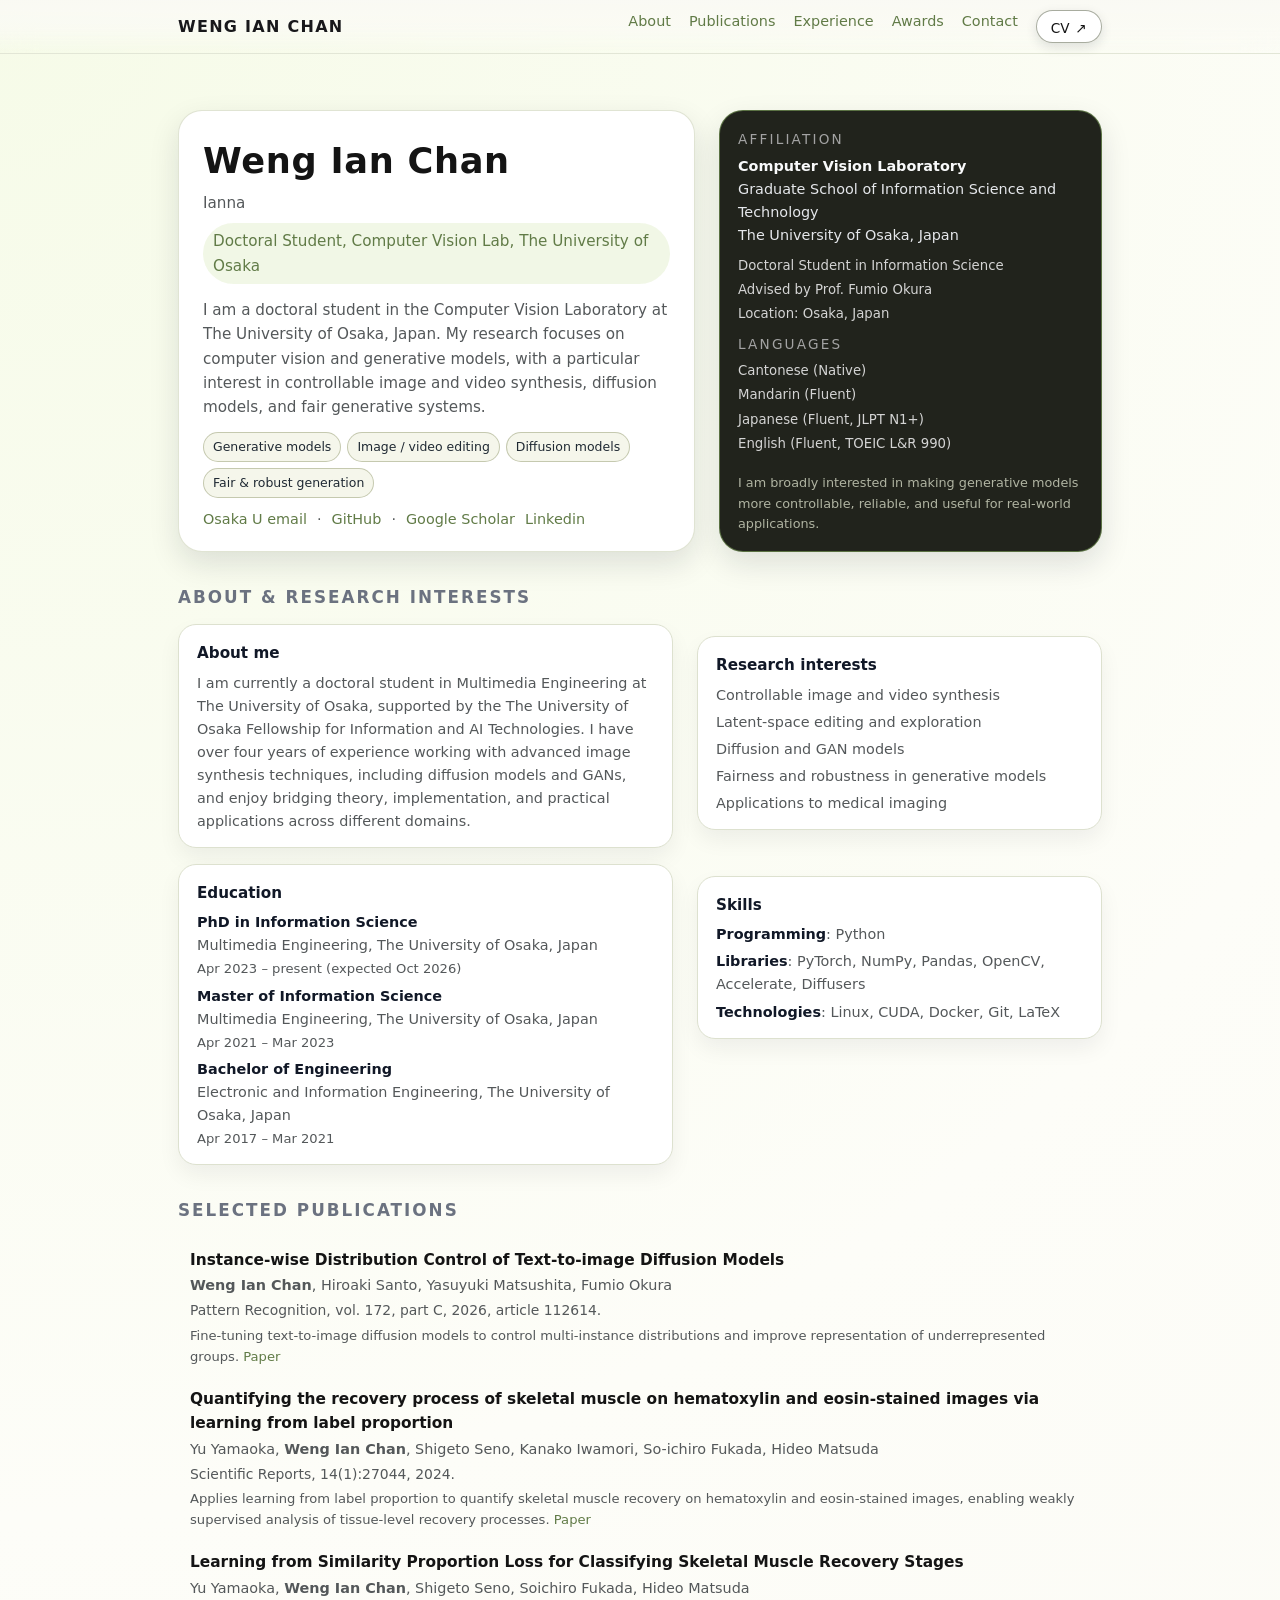
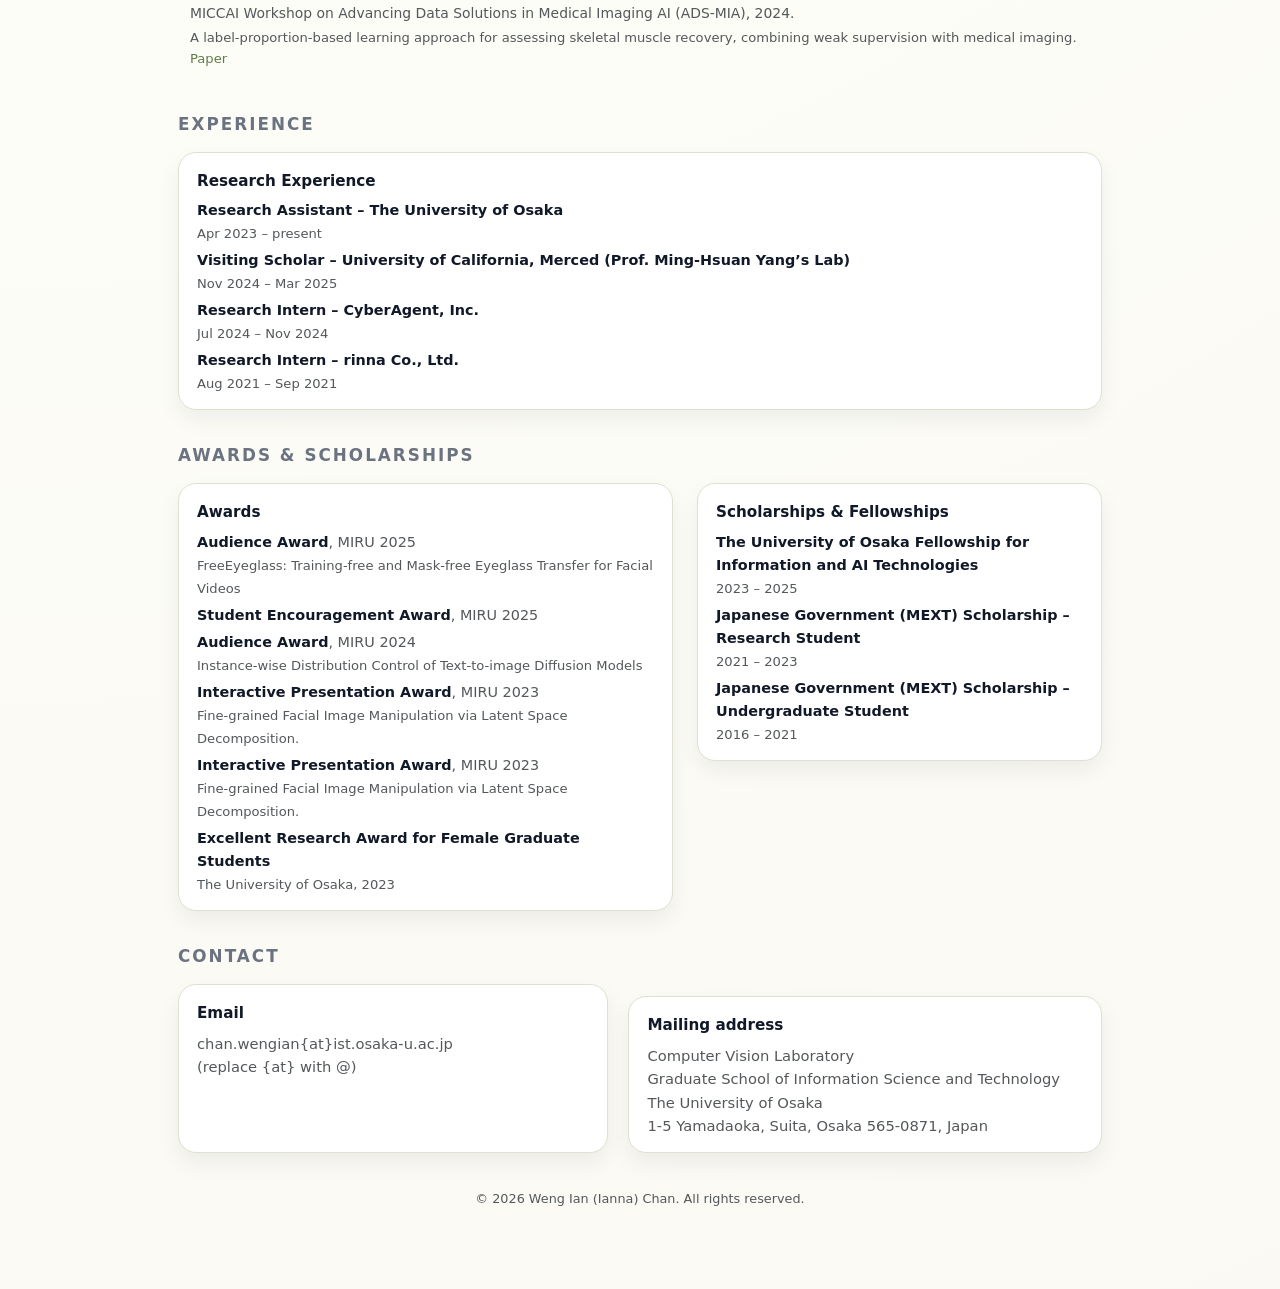
==== index.html @ 60d6d6a8 "Update paper link" ====
<!DOCTYPE html>
<html lang="en">
<head>
  <meta charset="UTF-8" />
  <title>Weng Ian Chan – Research</title>
  <meta name="viewport" content="width=device-width, initial-scale=1" />
  <meta
    name="description"
    content="Personal website of Weng Ian (Ianna) Chan, doctoral student at The University of Osaka, working on computer vision and generative models."
  />
  <style>
    :root {
      /* Color palette based on your suggestion */
      --accent: #617b47;        /* deep green */
      --accent-bright: #8dba30; /* bright green */
      --accent-soft: rgba(141, 186, 48, 0.12);
      --highlight-yellow: #f6b827;
      --highlight-yellow-soft: rgba(246, 184, 39, 0.12);
      --highlight-orange: #f87d08;
      --bg: #fdfdf8;           /* soft warm white */
      --bg-alt: #ffffff;
      --bg-muted: #f5f6eb;
      --border: #dde1cf;
      --text: #141414;
      --text-soft: #54585a;
      --max-width: 960px;
      --radius-lg: 18px;
      --radius-xl: 24px;
      --shadow-soft: 0 12px 30px rgba(15, 23, 42, 0.12);
    }

    * {
      box-sizing: border-box;
      margin: 0;
      padding: 0;
    }

    body {
      font-family: system-ui, -apple-system, BlinkMacSystemFont, "Segoe UI",
        sans-serif;
      background:
        radial-gradient(circle at top left, #f6fbe8 0, #fdfdf8 48%, #faf9f3 100%);
      color: var(--text);
      line-height: 1.6;
      -webkit-font-smoothing: antialiased;
    }

    a {
      color: var(--accent);
      text-decoration: none;
    }

    a:hover {
      text-decoration: underline;
    }

    .page {
      max-width: var(--max-width);
      margin: 0 auto;
      padding: 24px 18px 80px;
    }

    /* Navigation */
    header {
      position: sticky;
      top: 0;
      z-index: 10;
      backdrop-filter: blur(16px);
      background: linear-gradient(
        to bottom,
        rgba(250, 250, 244, 0.96),
        rgba(250, 250, 244, 0.86),
        transparent
      );
      border-bottom: 1px solid rgba(221, 225, 207, 0.8);
    }

    .nav-inner {
      max-width: var(--max-width);
      margin: 0 auto;
      padding: 10px 18px;
      display: flex;
      align-items: center;
      justify-content: space-between;
      gap: 16px;
    }

    .nav-brand {
      font-weight: 640;
      font-size: 1rem;
      letter-spacing: 0.08em;
      text-transform: uppercase;
      color: #18181b;
      white-space: nowrap;
    }

    .nav-links {
      display: flex;
      gap: 18px;
      font-size: 0.9rem;
      color: var(--text-soft);
      flex-wrap: wrap;
      justify-content: flex-end;
    }

    .nav-links a {
      position: relative;
      padding-bottom: 2px;
    }

    .nav-links a::after {
      content: "";
      position: absolute;
      left: 0;
      bottom: 0;
      width: 0;
      height: 1.5px;
      background: var(--accent);
      transition: width 0.2s ease-out;
    }

    .nav-links a:hover::after {
      width: 100%;
    }

    .btn {
      display: inline-flex;
      align-items: center;
      justify-content: center;
      border-radius: 999px;
      border: 1px solid rgba(111, 118, 96, 0.6);
      padding: 7px 14px;
      font-size: 0.85rem;
      font-weight: 500;
      background: #ffffff;
      box-shadow: 0 4px 12px rgba(15, 23, 42, 0.12);
      gap: 6px;
      white-space: nowrap;
      color: var(--text);
    }

    .btn:hover {
      border-color: var(--accent);
      text-decoration: none;
    }

    main {
      margin-top: 32px;
    }

    section {
      margin-bottom: 32px;
    }

    .section-title {
      font-size: 1.05rem;
      font-weight: 640;
      letter-spacing: 0.12em;
      text-transform: uppercase;
      color: #6b7280;
      margin-bottom: 14px;
    }

    /* Hero */

    .hero {
      display: grid;
      grid-template-columns: minmax(0, 1.35fr) minmax(0, 1fr);
      gap: 24px;
      align-items: stretch;
      margin-bottom: 32px;
    }

    .hero-main {
      background: var(--bg-alt);
      border-radius: var(--radius-xl);
      padding: 22px 24px 20px;
      box-shadow: var(--shadow-soft);
      border: 1px solid rgba(221, 225, 207, 0.9);
    }

    .hero-name {
      font-size: clamp(1.8rem, 4vw, 2.2rem);
      font-weight: 720;
      letter-spacing: 0.02em;
      margin-bottom: 2px;
    }

    .hero-subname {
      font-size: 0.95rem;
      color: var(--text-soft);
      margin-bottom: 8px;
    }

    .hero-role {
      font-size: 0.95rem;
      font-weight: 520;
      color: var(--accent);
      padding: 6px 10px;
      border-radius: 999px;
      background: var(--accent-soft);
      display: inline-block;
      margin-bottom: 14px;
    }

    .hero-text {
      font-size: 0.95rem;
      color: var(--text-soft);
      margin-bottom: 12px;
    }

    .hero-tags {
      display: flex;
      flex-wrap: wrap;
      gap: 6px;
      margin-bottom: 10px;
    }

    .hero-tag {
      font-size: 0.78rem;
      padding: 4px 9px;
      border-radius: 999px;
      background: var(--bg-muted);
      color: #1f2933;
      border: 1px solid rgba(192, 197, 169, 0.9);
    }

    .hero-links {
      display: flex;
      flex-wrap: wrap;
      gap: 10px;
      margin-top: 8px;
      font-size: 0.9rem;
      color: var(--text-soft);
    }

    .hero-links a {
      display: inline-flex;
      align-items: center;
      gap: 6px;
    }

    .hero-meta {
      background: #21231c;
      color: #e5e7eb;
      border-radius: var(--radius-xl);
      padding: 18px 18px 16px;
      box-shadow: var(--shadow-soft);
      border: 1px solid rgba(97, 123, 71, 0.9);
      display: flex;
      flex-direction: column;
      justify-content: space-between;
    }

    .hero-meta-title {
      font-size: 0.85rem;
      letter-spacing: 0.16em;
      text-transform: uppercase;
      color: #a3a3a3;
      margin-bottom: 4px;
    }

    .hero-meta-main {
      font-size: 0.9rem;
      margin-bottom: 8px;
    }

    .hero-meta-main strong {
      font-weight: 600;
      color: #f9fafb;
    }

    .hero-meta-list {
      list-style: none;
      font-size: 0.83rem;
      color: #d4d4d4;
      margin-bottom: 6px;
    }

    .hero-meta-list li {
      margin-bottom: 3px;
    }

    .hero-meta-foot {
      font-size: 0.8rem;
      color: #b0b4a2;
      margin-top: 4px;
    }

    /* Layout helpers */

    .two-col {
      display: grid;
      grid-template-columns: minmax(0, 1.1fr) minmax(0, 0.9fr);
      gap: 24px;
      align-items: flex-start;
    }

    .card {
      background: var(--bg-alt);
      border-radius: var(--radius-lg);
      padding: 16px 18px 14px;
      border: 1px solid var(--border);
      box-shadow: 0 10px 22px rgba(15, 23, 42, 0.06);
    }

    .card + .card {
      margin-top: 12px;
    }

    .card-title {
      font-size: 0.95rem;
      font-weight: 620;
      margin-bottom: 6px;
      color: #111827;
    }

    .card-subtitle {
      font-size: 0.88rem;
      color: var(--text-soft);
      margin-bottom: 4px;
    }

    .card-meta {
      font-size: 0.82rem;
      color: var(--text-soft);
      margin-bottom: 4px;
    }

    .card-body {
      font-size: 0.9rem;
      color: var(--text-soft);
    }

    .list-compact {
      list-style: none;
      padding-left: 0;
      font-size: 0.9rem;
      color: var(--text-soft);
    }

    .list-compact li + li {
      margin-top: 4px;
    }

    .list-compact strong {
      color: #111827;
    }

    /* Publications */

    .item {
      padding: 10px 12px;
      border-radius: 14px;
      transition: background 0.15s ease-out, transform 0.15s ease-out;
    }

    .item:hover {
      background: #f4f7e6;
      transform: translateY(-1px);
    }

    .item-title {
      font-size: 0.96rem;
      font-weight: 620;
    }

    .item-authors {
      font-size: 0.9rem;
      color: var(--text-soft);
      margin-top: 2px;
    }

    .item-venue {
      font-size: 0.87rem;
      color: var(--text-soft);
      margin-top: 2px;
    }

    .badge {
      display: inline-flex;
      align-items: center;
      border-radius: 999px;
      background: var(--highlight-yellow-soft);
      color: #8b5b10;
      border: 1px solid #facc15;
      font-size: 0.75rem;
      padding: 2px 8px;
      margin-left: 6px;
    }

    .item-meta {
      font-size: 0.82rem;
      color: var(--text-soft);
      margin-top: 3px;
    }

    .full-list-note {
      font-size: 0.88rem;
      color: var(--text-soft);
      margin-top: 8px;
    }

    /* Contact */

    .contact-grid {
      display: grid;
      grid-template-columns: minmax(0, 1fr) minmax(0, 1.1fr);
      gap: 20px;
    }

    .contact-value {
      font-size: 0.92rem;
      margin-top: 3px;
      word-break: break-all;
      color: var(--text-soft);
    }

    footer {
      margin-top: 36px;
      font-size: 0.8rem;
      color: var(--text-soft);
      text-align: center;
    }

    /* Responsive */

    @media (max-width: 800px) {
      .hero {
        grid-template-columns: minmax(0, 1fr);
      }
      .two-col {
        grid-template-columns: minmax(0, 1fr);
      }
      .contact-grid {
        grid-template-columns: minmax(0, 1fr);
      }
      .nav-inner {
        padding-inline: 14px;
      }
      .page {
        padding-inline: 14px;
      }
    }

    @media (max-width: 480px) {
      .nav-links {
        justify-content: flex-start;
      }
      .hero-main {
        padding: 18px 16px 16px;
      }
      .hero-meta {
        padding: 14px 14px 12px;
      }
    }
  </style>
</head>
<body>
  <header>
    <div class="nav-inner">
      <div class="nav-brand">WENG IAN CHAN</div>
      <nav class="nav-links">
        <a href="#about">About</a>
        <a href="#publications">Publications</a>
        <a href="#experience">Experience</a>
        <a href="#awards">Awards</a>
        <a href="#contact">Contact</a>
        <!-- TODO: replace cv.pdf with your actual file name -->
        <a href="cv.pdf" class="btn"><span>CV</span><span>↗</span></a>
      </nav>
    </div>
  </header>

  <div class="page">
    <main>
      <!-- Hero -->
      <section class="hero" id="top">
        <div class="hero-main">
          <div class="hero-name">Weng Ian Chan</div>
          <div class="hero-subname">Ianna</div>
          <div class="hero-role">
            Doctoral Student, Computer Vision Lab, The University of Osaka
          </div>
          <p class="hero-text">
            I am a doctoral student in the Computer Vision Laboratory at The University of Osaka, Japan.
            My research focuses on computer vision and generative models, with a particular interest
            in controllable image and video synthesis, diffusion models, and fair generative systems.
          </p>
          <div class="hero-tags">
            <span class="hero-tag">Generative models</span>
            <span class="hero-tag">Image / video editing</span>
            <span class="hero-tag">Diffusion models</span>
            <span class="hero-tag">Fair & robust generation</span>
          </div>
          <div class="hero-links">
            <a href="mailto:chan.wengian@ist.osaka-u.ac.jp">Osaka U email</a>
            <span>·</span>
            <a href="https://github.com/moegi161" target="_blank" rel="noopener">
              GitHub
            </a>
            <span>·</span>
            <a href="https://scholar.google.com/citations?user=TcdTtjIAAAAJ" target="_blank" rel="noopener">
              Google Scholar
            <a href="https://www.linkedin.com/in/weng-ian-chan-ianna/" target="_blank" rel="noopener"> Linkedin
            </a>
          </div>
        </div>

        <aside class="hero-meta">
          <div>
            <div class="hero-meta-title">Affiliation</div>
            <div class="hero-meta-main">
              <strong>Computer Vision Laboratory</strong><br />
              Graduate School of Information Science and Technology<br />
              The University of Osaka, Japan
            </div>
            <ul class="hero-meta-list">
              <li>Doctoral Student in Information Science</li>
              <li>Advised by Prof. Fumio Okura</li>
              <li>Location: Osaka, Japan</li>
            </ul>
            <div class="hero-meta-title" style="margin-top:10px;">Languages</div>
            <ul class="hero-meta-list">
              <li>Cantonese (Native)</li>
              <li>Mandarin (Fluent)</li>
              <li>Japanese (Fluent, JLPT N1+)</li>
              <li>English (Fluent, TOEIC L&amp;R 990)</li>
            </ul>
          </div>
          <div class="hero-meta-foot">
            I am broadly interested in making generative models more controllable,
            reliable, and useful for real-world applications.
          </div>
        </aside>
      </section>

      <!-- About & Skills -->
      <section id="about">
        <h2 class="section-title">About & Research Interests</h2>
        <div class="two-col">
          <div class="card">
            <div class="card-title">About me</div>
            <div class="card-body">
              I am currently a doctoral student in Multimedia Engineering at The University of Osaka,
              supported by the The University of Osaka Fellowship for Information and AI Technologies.
              I have over four years of experience working with advanced image synthesis techniques,
              including diffusion models and GANs, and enjoy bridging theory, implementation, and
              practical applications across different domains.
            </div>
          </div>
          <div class="card">
            <div class="card-title">Research interests</div>
            <ul class="list-compact">
              <li>Controllable image and video synthesis</li>
              <li>Latent-space editing and exploration</li>
              <li>Diffusion and GAN models</li>
              <li>Fairness and robustness in generative models</li>
              <li>Applications to medical imaging</li>
            </ul>
          </div>
        </div>

        <div class="two-col" style="margin-top:16px;">
           <div class="card">
            <div class="card-title">Education</div>
            <ul class="list-compact">
              <li>
                <strong>PhD in Information Science</strong><br />
                Multimedia Engineering, The University of Osaka, Japan<br />
                <span class="card-meta">Apr 2023 – present (expected Oct 2026)</span>
              </li>
              <li>
                <strong>Master of Information Science</strong><br />
                Multimedia Engineering, The University of Osaka, Japan<br />
                <span class="card-meta">Apr 2021 – Mar 2023</span>
              </li>
              <li>
                <strong>Bachelor of Engineering</strong><br />
                Electronic and Information Engineering, The University of Osaka, Japan<br />
                <span class="card-meta">Apr 2017 – Mar 2021</span>
              </li>
            </ul>
          </div>
          
          <div class="card">
            <div class="card-title">Skills</div>
            <ul class="list-compact">
              <li>
                <strong>Programming</strong>: Python
              </li>
              <li>
                <strong>Libraries</strong>: PyTorch, NumPy, Pandas, OpenCV, Accelerate, Diffusers
              </li>
              <li>
                <strong>Technologies</strong>: Linux, CUDA, Docker, Git, LaTeX
              </li>
            </ul>
          </div>
        </div>
      </section>

      <!-- Publications -->
      <section id="publications">
        <h2 class="section-title">Selected Publications</h2>

        <!-- TODO: fill in co-authors exactly as you prefer -->
        <div class="item">
          <div class="item-title">
            Instance-wise Distribution Control of Text-to-image Diffusion Models
          </div>
          <div class="item-authors">
            <strong>Weng Ian Chan</strong>, Hiroaki Santo, Yasuyuki Matsushita, Fumio Okura
          </div>
          <div class="item-venue">
            Pattern Recognition, vol. 172, part C, 2026, article 112614.
          </div>
          <div class="item-meta">
            Fine-tuning text-to-image diffusion models to control multi-instance distributions and
            improve representation of underrepresented groups.
            <!-- DOI from your CV; you can make it clickable if you like -->
            <a href="https://doi.org/10.1016/j.patcog.2025.112614"> Paper </a>
          </div>
        </div>

        <!-- Scientific Reports 2024 -->
        <div class="item">
          <div class="item-title">
            Quantifying the recovery process of skeletal muscle on hematoxylin and eosin-stained images via learning from label proportion
          </div>
          <div class="item-authors">
            Yu Yamaoka, <strong>Weng Ian Chan</strong>, Shigeto Seno, Kanako Iwamori,
            So-ichiro Fukada, Hideo Matsuda
          </div>
          <div class="item-venue">
            Scientific Reports, 14(1):27044, 2024.
          </div>
          <div class="item-meta">
            Applies learning from label proportion to quantify skeletal muscle recovery
            on hematoxylin and eosin-stained images, enabling weakly supervised
            analysis of tissue-level recovery processes.
            <a href="https://www.nature.com/articles/s41598-024-78433-z"> Paper </a>
          </div>
        </div>


        <div class="item">
          <div class="item-title">
            Learning from Similarity Proportion Loss for Classifying Skeletal Muscle Recovery Stages
          </div>
          <div class="item-authors">
            Yu Yamaoka, <strong>Weng Ian Chan</strong>, Shigeto Seno, Soichiro Fukada, Hideo Matsuda
          </div>
          <div class="item-venue">
            MICCAI Workshop on Advancing Data Solutions in Medical Imaging AI (ADS-MIA), 2024.
          </div>
          <div class="item-meta">
            A label-proportion-based learning approach for assessing skeletal muscle recovery, combining
            weak supervision with medical imaging.
            <a href="https://arxiv.org/abs/2505.04150"> Paper </a>
          </div>
        </div>

        <!--<div class="item">
          <div class="item-title">
            Fine-grained Facial Image Manipulation via Latent Space Decomposition
            <span class="badge">Interactive Presentation Award</span>
          </div>
          <div class="item-authors">
            <strong>Weng Ian Chan</strong>, Xu Cao, Hiroaki Santo, Fumio Okura
          </div>
          <div class="item-venue">
            Meeting on Image Recognition and Understanding (MIRU), 2023.
          </div>
          <div class="item-meta">
            Decomposing the latent space of StyleGAN to enable fine-grained control of facial expressions.
          </div>
        </div>

        <div class="item">
          <div class="item-title">
            Conditional StyleGAN with Multi-resolution Classifiers for Attribute-driven Face Synthesis
          </div>
          <div class="item-authors">
            <strong>Weng Ian Chan</strong>, Hiroaki Santo, Fumio Okura, Yasuyuki Matsushita
          </div>
          <div class="item-venue">
            Meeting on Image Recognition and Understanding (MIRU), 2021.
          </div>
          <div class="item-meta">
            Attribute-driven face synthesis with multi-resolution conditional classifiers for StyleGAN.
          </div>
        </div>

        <div class="item">
          <div class="item-title">
            Quantum Learning from Label Proportion
          </div>
          <div class="item-authors">
            Yu Yamaoka, <strong> Weng Ian Chan</strong>, Kosuke Mitarai
          </div>
          <div class="item-venue">
            Quantum Information Processing (QIP), 2026. Poster.
          </div>
          <div class="item-meta">
            A quantum formulation of learning from label proportions that leverages probabilistic qubit
            measurements for weak supervision.
          </div>
        </div>

        <p class="full-list-note">
          For a full list of publications, please see my
          <a href="https://scholar.google.com/citations?user=TcdTtjIAAAAJ" target="_blank" rel="noopener">
            Google Scholar
          </a>
          or
          <a href="cv.pdf" target="_blank" rel="noopener">CV</a>.
        </p>-->
      </section>

      <!-- Experience -->
      <section id="experience">
        <h2 class="section-title">Experience</h2>
      
        <div class="card">
          <div class="card-title">Research Experience</div>
          <div class="card-body">
            <ul class="list-compact">
      
              <li>
                <strong>Research Assistant – The University of Osaka</strong><br />
                <span class="card-meta">Apr 2023 – present</span><br />
                <!--<span class="card-meta">
                  Independent research on computer vision and Generative AI, including diffusion
                  models and GANs. Developed PyTorch/Docker pipelines and adapted open-source
                  implementations for experimentation and validation.
                </span>-->
              </li>

              <li>
                <strong>Visiting Scholar – University of California, Merced (Prof. Ming-Hsuan Yang’s Lab)</strong><br />
                <span class="card-meta">Nov 2024 – Mar 2025</span><br />
                <!--<span class="card-meta">
                  Conducted research in generative modeling under the supervision of Prof. Ming-Hsuan Yang.
                </span>-->
              </li>


              <li>
                <strong>Research Intern – CyberAgent, Inc.</strong><br />
                <span class="card-meta">Jul 2024 – Nov 2024</span><br />
                <!--<span class="card-meta">
                  Conducted research on human image and video generation using cutting-edge
                  computer graphics and image synthesis techniques.
                </span>-->
              </li>
      
              <li>
                <strong>Research Intern – rinna Co., Ltd.</strong><br />
                <span class="card-meta">Aug 2021 – Sep 2021</span><br />
                <!--<span class="card-meta">
                  Worked on text- and audio-based talking-head synthesis. Surveyed and evaluated
                  prior work and explored lip-synced video generation from audio inputs.
                </span>-->
              </li>
      
            </ul>
          </div>
        </div>
      
      </section>


      <!-- Awards & Scholarships -->
      <section id="awards">
        <h2 class="section-title">Awards & Scholarships</h2>
        <div class="two-col">
          <div>
            <div class="card">
              <div class="card-title">Awards</div>
              <ul class="list-compact">
                 <li>
                  <strong>Audience Award</strong>, MIRU 2025<br />
                  <span class="card-meta">
                    FreeEyeglass: Training-free and Mask-free Eyeglass Transfer for Facial Videos 
                    <!--<strong>Weng Ian Chan</strong>, Yuantian Huang, Xingchao Yang, Fumio Okura, Takafumi Taketomi-->
                  </span>
                </li>
                <li>
                  <strong>Student Encouragement Award</strong>, MIRU 2025<br />
                </li>
                <li>
                  <strong>Audience Award</strong>, MIRU 2024<br />
                  <span class="card-meta">
                    Instance-wise Distribution Control of Text-to-image Diffusion Models
                  </span>
                </li>
                 <li>
                  <strong>Interactive Presentation Award</strong>, MIRU 2023<br />
                  <span class="card-meta">
                    Fine-grained Facial Image Manipulation via Latent Space Decomposition.
                  </span>
                </li>
                <li>
                  <strong>Interactive Presentation Award</strong>, MIRU 2023<br />
                  <span class="card-meta">
                    Fine-grained Facial Image Manipulation via Latent Space Decomposition.
                  </span>
                </li>
                <li>
                  <strong>Excellent Research Award for Female Graduate Students</strong><br />
                  <span class="card-meta">The University of Osaka, 2023</span>
                </li>
              </ul>
            </div>
          </div>
          <div>
            <div class="card">
              <div class="card-title">Scholarships & Fellowships</div>
              <ul class="list-compact">
                <li>
                  <strong>The University of Osaka Fellowship for Information and AI Technologies</strong><br />
                  <span class="card-meta">2023 – 2025</span>
                </li>
                <li>
                  <strong>Japanese Government (MEXT) Scholarship – Research Student</strong><br />
                  <span class="card-meta">2021 – 2023</span>
                </li>
                <li>
                  <strong>Japanese Government (MEXT) Scholarship – Undergraduate Student</strong><br />
                  <span class="card-meta">2016 – 2021</span>
                </li>
              </ul>
            </div>
          </div>
        </div>
      </section>

      <!-- Contact -->
      <section id="contact">
        <h2 class="section-title">Contact</h2>
        <div class="contact-grid">
          <div class="card">
            <div class="card-title">Email</div>
            <div class="contact-value">
              chan.wengian{at}ist.osaka-u.ac.jp<br />
              (replace {at} with @)
            </div>
          </div>
          <div class="card">
            <div class="card-title">Mailing address</div>
            <div class="contact-value">
              Computer Vision Laboratory<br />
              Graduate School of Information Science and Technology<br />
              The University of Osaka<br />
              1-5 Yamadaoka, Suita, Osaka 565-0871, Japan
            </div>
          </div>
        </div>
      </section>
    </main>

    <footer>
      &copy; <span id="year"></span> Weng Ian (Ianna) Chan. All rights reserved.
    </footer>
  </div>

  <script>
    document.getElementById("year").textContent = new Date().getFullYear();
  </script>
</body>
</html>
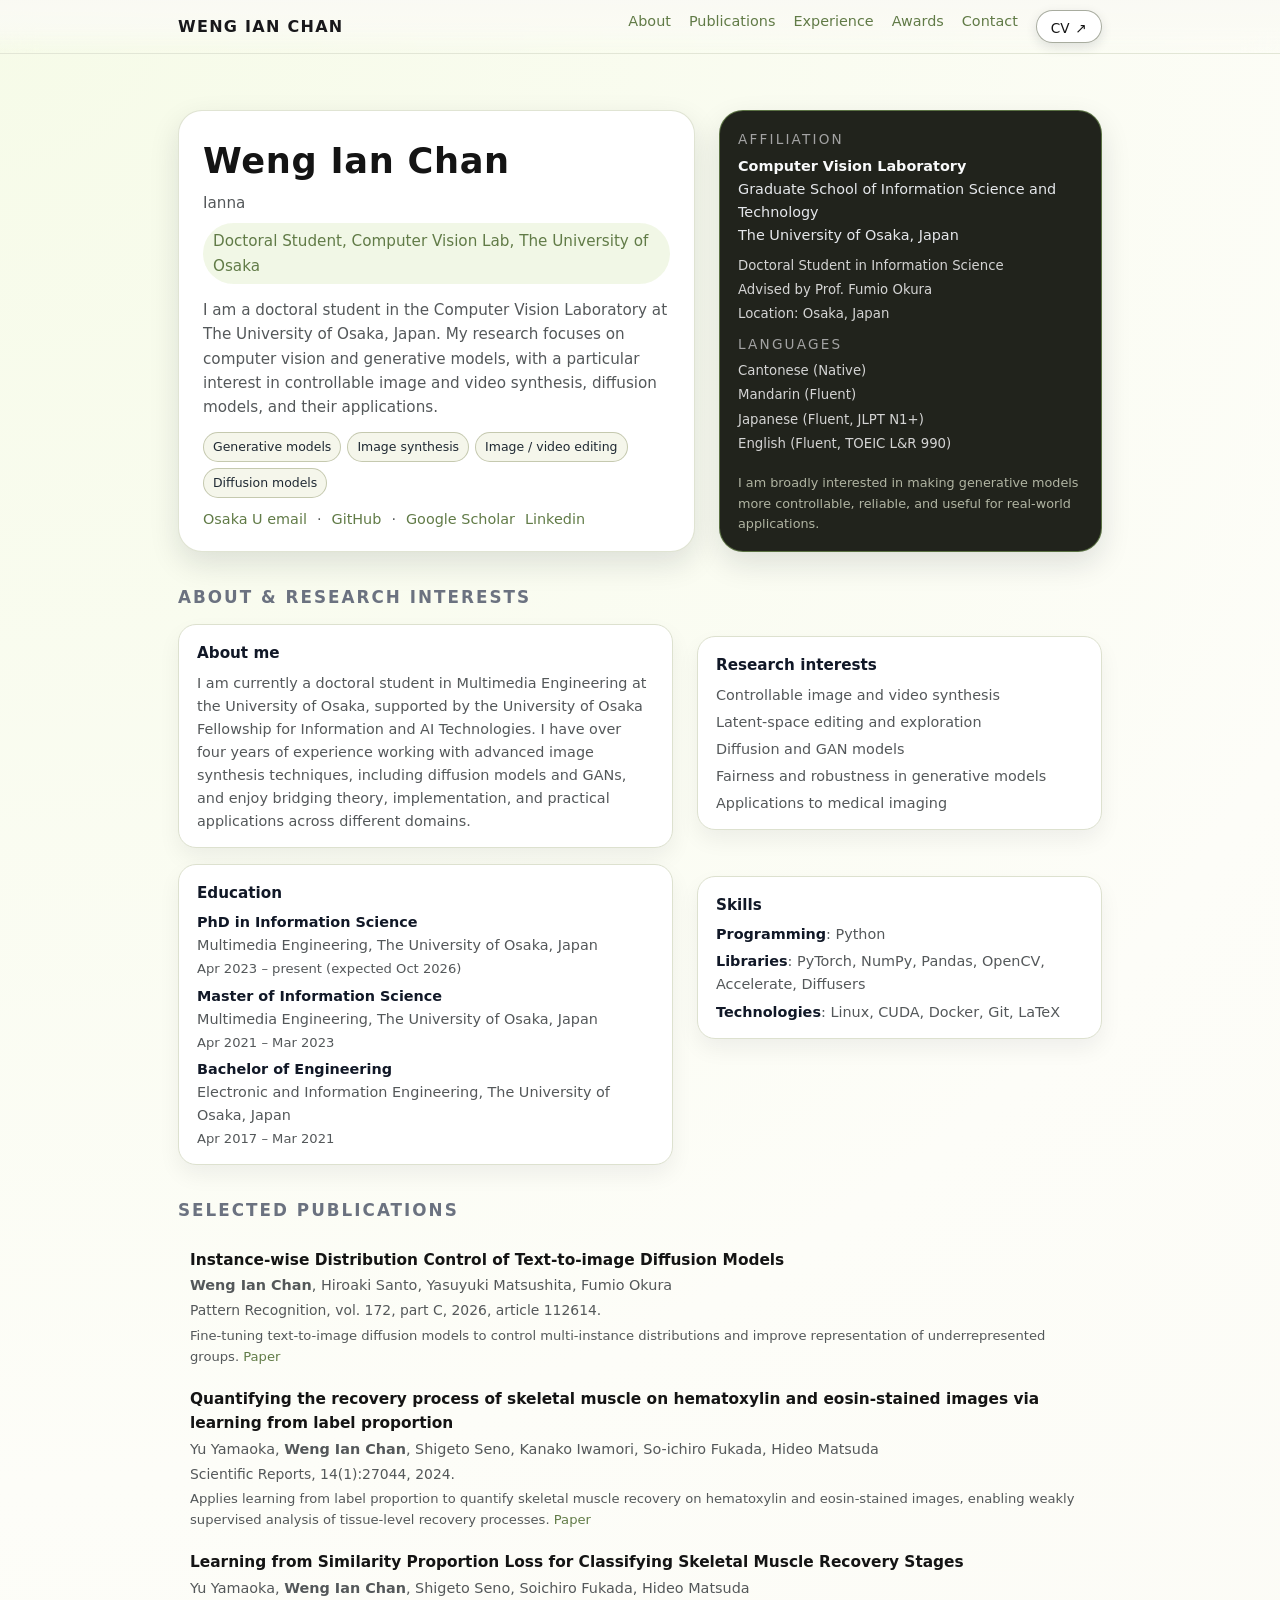
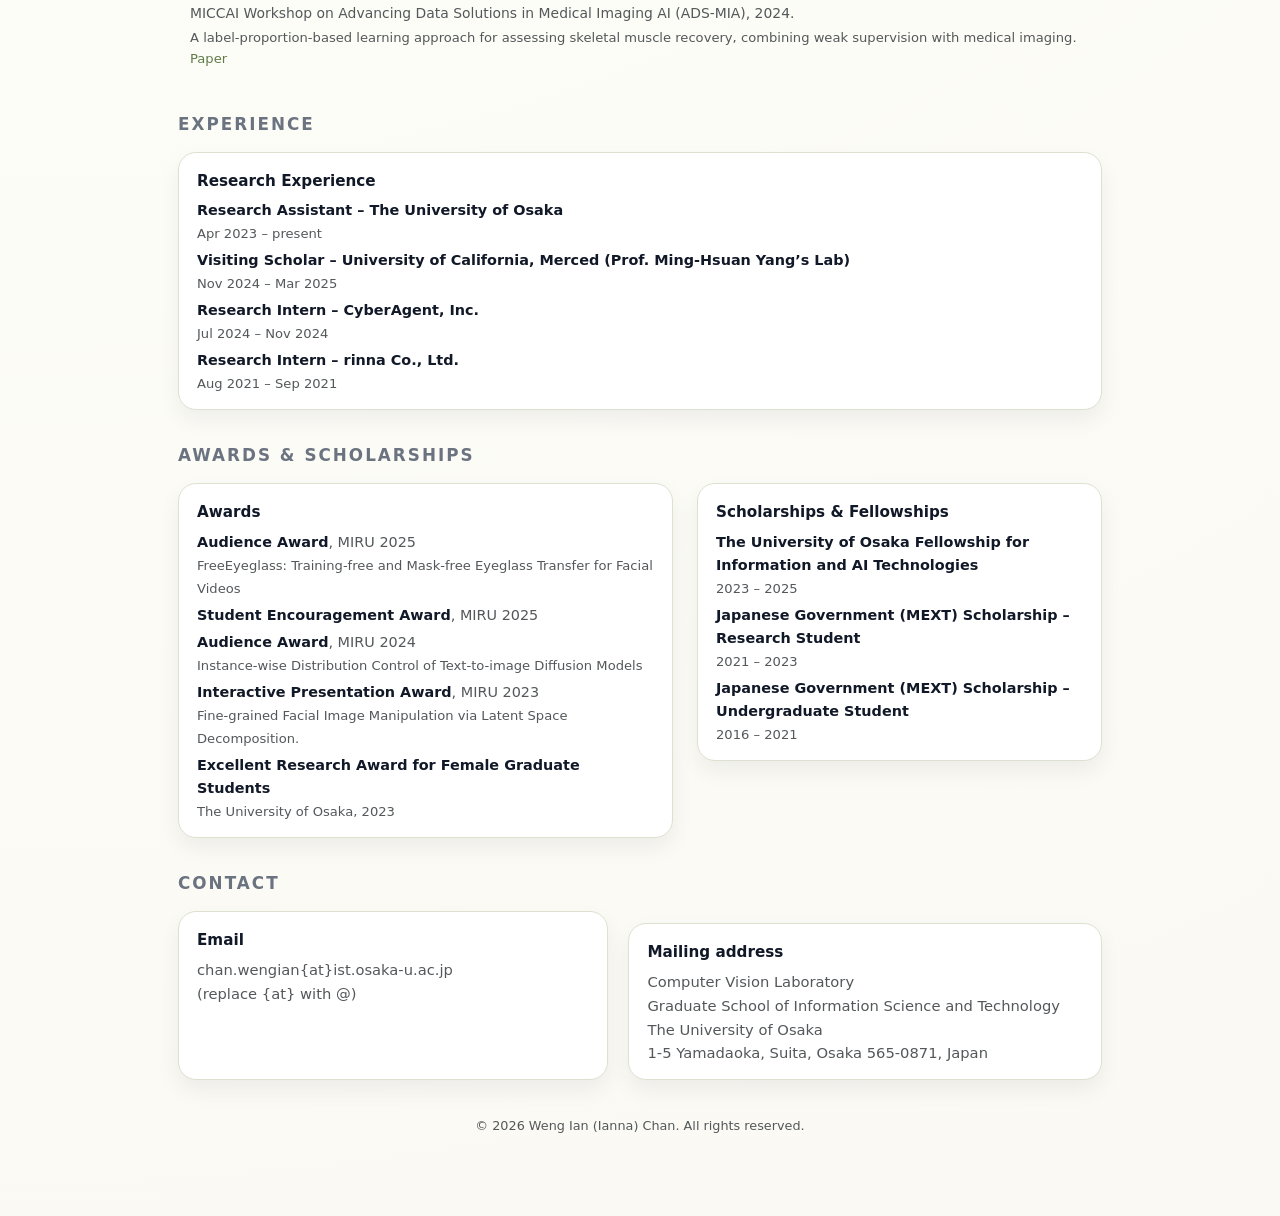
==== commit f25f0b1b: "Refine text in index.html Updated text for clarity" ====
--- a/index.html
+++ b/index.html
@@ -485,13 +485,14 @@
           <p class="hero-text">
             I am a doctoral student in the Computer Vision Laboratory at The University of Osaka, Japan.
             My research focuses on computer vision and generative models, with a particular interest
-            in controllable image and video synthesis, diffusion models, and fair generative systems.
+            in controllable image and video synthesis, diffusion models, and their applications.
           </p>
           <div class="hero-tags">
             <span class="hero-tag">Generative models</span>
+            <span class="hero-tag">Image synthesis</span>
             <span class="hero-tag">Image / video editing</span>
             <span class="hero-tag">Diffusion models</span>
-            <span class="hero-tag">Fair & robust generation</span>
+            <!--<span class="hero-tag">Fair & robust generation</span>-->
           </div>
           <div class="hero-links">
             <a href="mailto:chan.wengian@ist.osaka-u.ac.jp">Osaka U email</a>
@@ -542,8 +543,8 @@
           <div class="card">
             <div class="card-title">About me</div>
             <div class="card-body">
-              I am currently a doctoral student in Multimedia Engineering at The University of Osaka,
-              supported by the The University of Osaka Fellowship for Information and AI Technologies.
+              I am currently a doctoral student in Multimedia Engineering at the University of Osaka,
+              supported by the University of Osaka Fellowship for Information and AI Technologies.
               I have over four years of experience working with advanced image synthesis techniques,
               including diffusion models and GANs, and enjoy bridging theory, implementation, and
               practical applications across different domains.
@@ -802,12 +803,6 @@
                   </span>
                 </li>
                 <li>
-                  <strong>Interactive Presentation Award</strong>, MIRU 2023<br />
-                  <span class="card-meta">
-                    Fine-grained Facial Image Manipulation via Latent Space Decomposition.
-                  </span>
-                </li>
-                <li>
                   <strong>Excellent Research Award for Female Graduate Students</strong><br />
                   <span class="card-meta">The University of Osaka, 2023</span>
                 </li>
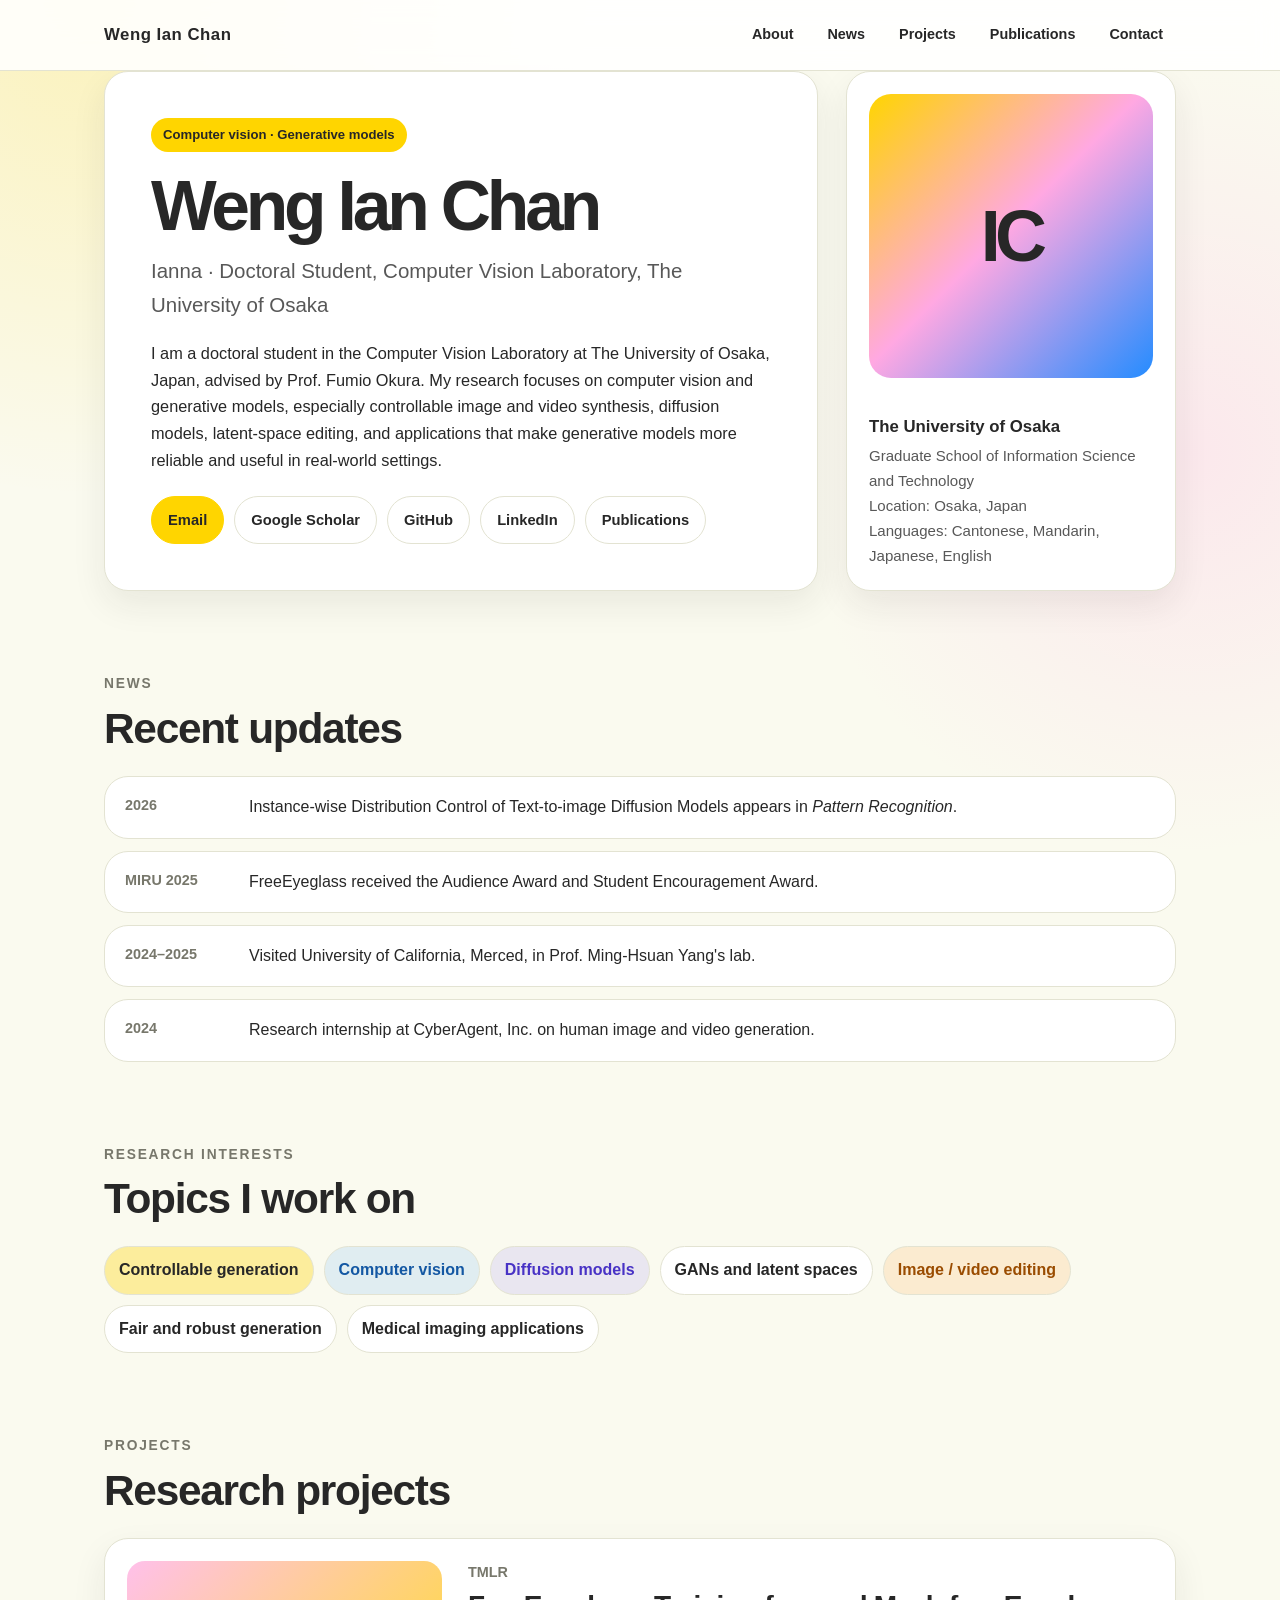
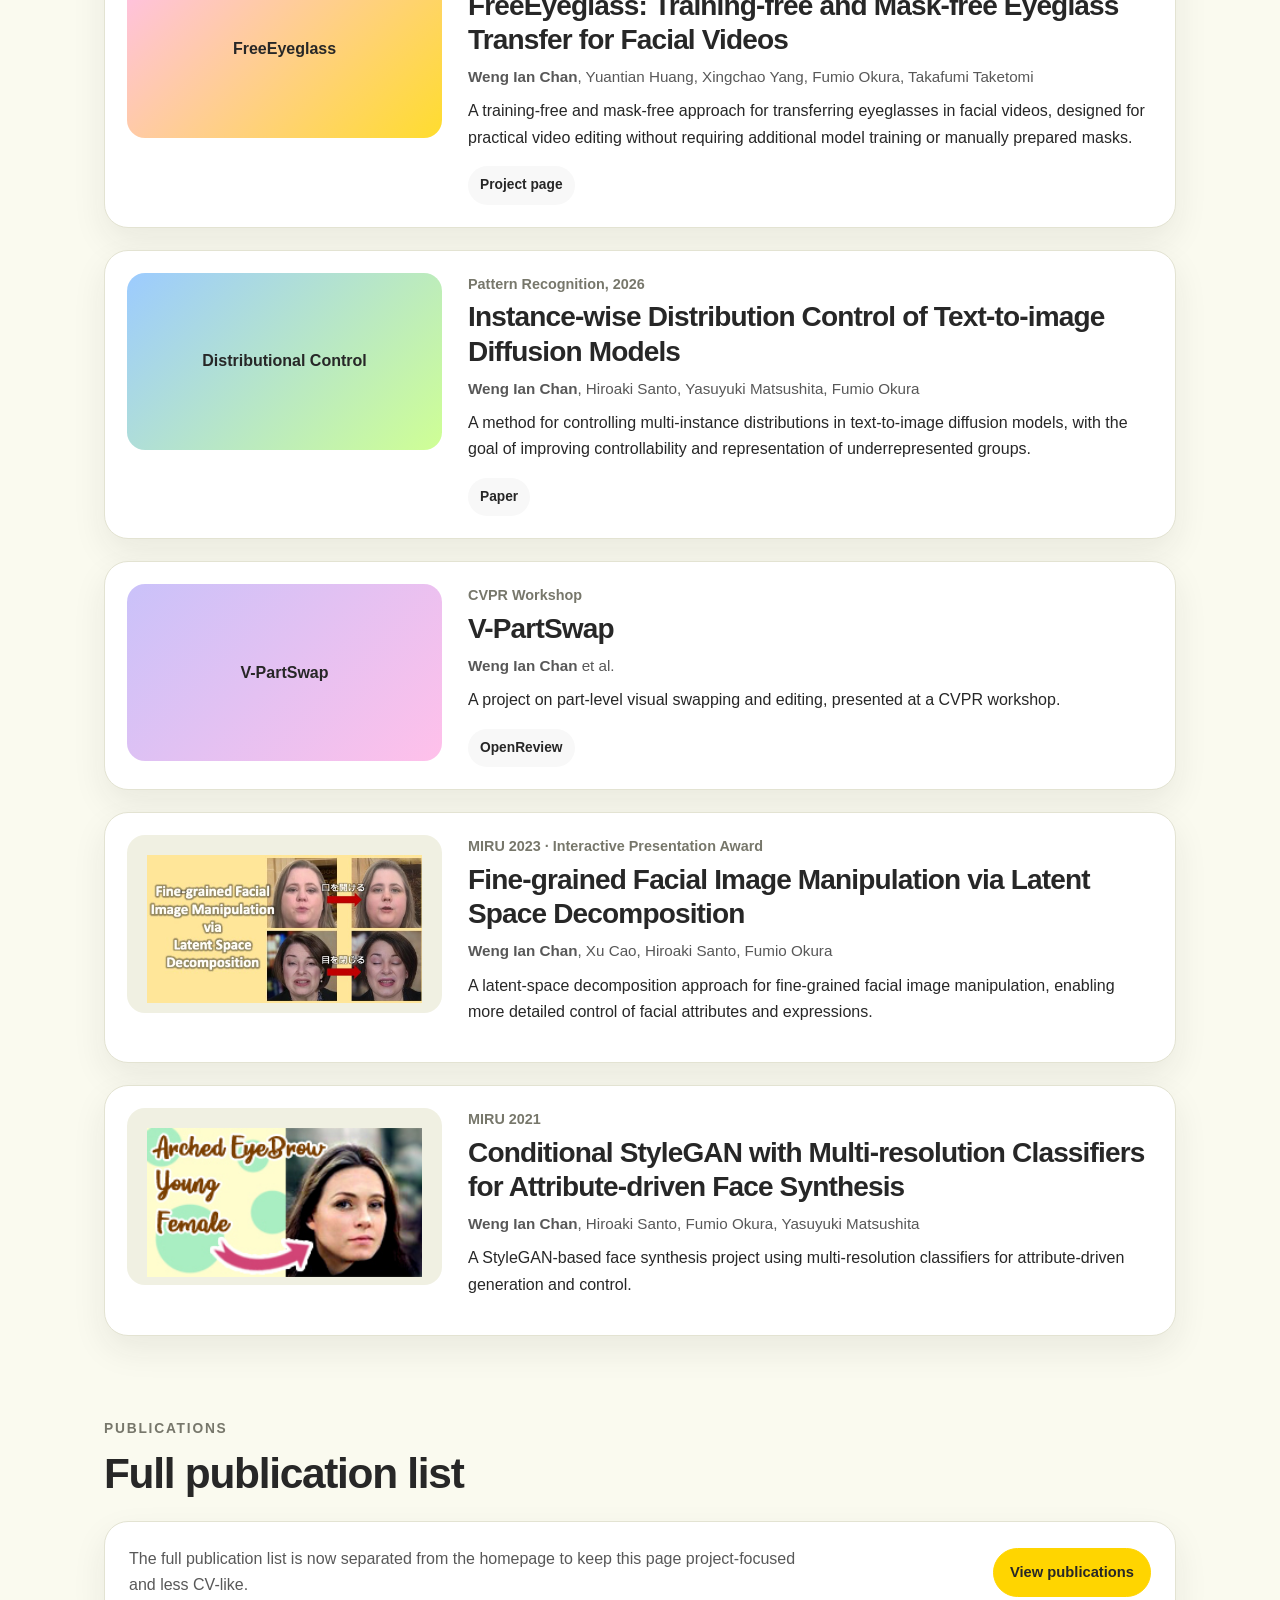
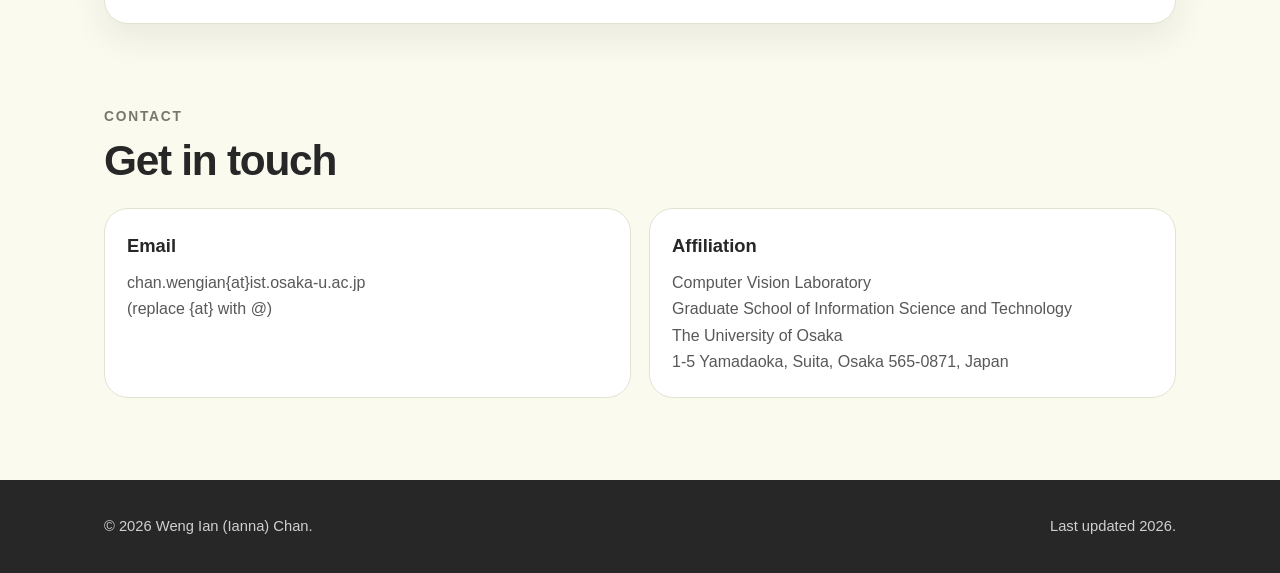
==== commit 1594c2f4: "Redesign academic personal website" ====
--- a/index.html
+++ b/index.html
@@ -2,866 +2,317 @@
 <html lang="en">
 <head>
   <meta charset="UTF-8" />
-  <title>Weng Ian Chan – Research</title>
   <meta name="viewport" content="width=device-width, initial-scale=1" />
-  <meta
-    name="description"
-    content="Personal website of Weng Ian (Ianna) Chan, doctoral student at The University of Osaka, working on computer vision and generative models."
-  />
+  <title>Weng Ian Chan – Academic Website</title>
+  <meta name="description" content="Academic website of Weng Ian (Ianna) Chan, doctoral student at The University of Osaka working on computer vision, generative models, and controllable image and video synthesis." />
   <style>
     :root {
-      /* Color palette based on your suggestion */
-      --accent: #617b47;        /* deep green */
-      --accent-bright: #8dba30; /* bright green */
-      --accent-soft: rgba(141, 186, 48, 0.12);
-      --highlight-yellow: #f6b827;
-      --highlight-yellow-soft: rgba(246, 184, 39, 0.12);
-      --highlight-orange: #f87d08;
-      --bg: #fdfdf8;           /* soft warm white */
-      --bg-alt: #ffffff;
-      --bg-muted: #f5f6eb;
-      --border: #dde1cf;
-      --text: #141414;
-      --text-soft: #54585a;
-      --max-width: 960px;
-      --radius-lg: 18px;
-      --radius-xl: 24px;
-      --shadow-soft: 0 12px 30px rgba(15, 23, 42, 0.12);
-    }
-
-    * {
-      box-sizing: border-box;
+      --yellow: #ffd500;
+      --pink: #ffa8e2;
+      --blue: #248cff;
+      --lime: #b2ff53;
+      --orange: #ffa646;
+      --purple: #6c55f0;
+      --text: #272727;
+      --text-soft: #585858;
+      --text-muted: #77776b;
+      --bg: #fafaef;
+      --beige: #f0f0e2;
+      --gray: #f8f8f8;
+      --border: #e3e3d2;
+      --white: #ffffff;
+      --shadow: 0 14px 34px rgba(39, 39, 39, 0.08);
+      --radius: 24px;
+      --container: 1120px;
+    }
+
+    * { box-sizing: border-box; }
+    html { scroll-behavior: smooth; }
+    body {
       margin: 0;
-      padding: 0;
-    }
-
-    body {
-      font-family: system-ui, -apple-system, BlinkMacSystemFont, "Segoe UI",
-        sans-serif;
+      color: var(--text);
       background:
-        radial-gradient(circle at top left, #f6fbe8 0, #fdfdf8 48%, #faf9f3 100%);
-      color: var(--text);
-      line-height: 1.6;
+        radial-gradient(circle at 7% 0%, rgba(255, 213, 0, 0.22), transparent 31rem),
+        radial-gradient(circle at 93% 12%, rgba(255, 168, 226, 0.22), transparent 25rem),
+        var(--bg);
+      font-family: Inter, "Noto Sans", "Noto Sans JP", -apple-system, BlinkMacSystemFont, "Segoe UI", Arial, sans-serif;
+      line-height: 1.65;
       -webkit-font-smoothing: antialiased;
     }
 
-    a {
-      color: var(--accent);
-      text-decoration: none;
-    }
-
-    a:hover {
-      text-decoration: underline;
-    }
-
-    .page {
-      max-width: var(--max-width);
-      margin: 0 auto;
-      padding: 24px 18px 80px;
-    }
-
-    /* Navigation */
-    header {
+    a { color: var(--blue); text-decoration-thickness: 0.08em; text-underline-offset: 0.18em; }
+    a:hover { color: var(--purple); }
+    .container { max-width: var(--container); margin: 0 auto; padding: 0 24px; }
+
+    .site-header {
       position: sticky;
       top: 0;
-      z-index: 10;
-      backdrop-filter: blur(16px);
-      background: linear-gradient(
-        to bottom,
-        rgba(250, 250, 244, 0.96),
-        rgba(250, 250, 244, 0.86),
-        transparent
-      );
-      border-bottom: 1px solid rgba(221, 225, 207, 0.8);
-    }
-
-    .nav-inner {
-      max-width: var(--max-width);
-      margin: 0 auto;
-      padding: 10px 18px;
-      display: flex;
-      align-items: center;
-      justify-content: space-between;
-      gap: 16px;
-    }
-
-    .nav-brand {
-      font-weight: 640;
-      font-size: 1rem;
-      letter-spacing: 0.08em;
-      text-transform: uppercase;
-      color: #18181b;
-      white-space: nowrap;
-    }
-
-    .nav-links {
-      display: flex;
-      gap: 18px;
+      z-index: 20;
+      background: rgba(255, 255, 255, 0.88);
+      backdrop-filter: blur(14px);
+      border-bottom: 1px solid var(--border);
+    }
+    .nav { min-height: 70px; display: flex; align-items: center; justify-content: space-between; gap: 18px; }
+    .brand { color: var(--text); font-size: 1.05rem; font-weight: 850; letter-spacing: 0.03em; text-decoration: none; }
+    .nav-links { display: flex; align-items: center; justify-content: flex-end; gap: 8px; flex-wrap: wrap; }
+    .nav-links a {
+      color: var(--text);
+      text-decoration: none;
       font-size: 0.9rem;
-      color: var(--text-soft);
-      flex-wrap: wrap;
-      justify-content: flex-end;
-    }
-
-    .nav-links a {
-      position: relative;
-      padding-bottom: 2px;
-    }
-
-    .nav-links a::after {
-      content: "";
-      position: absolute;
-      left: 0;
-      bottom: 0;
-      width: 0;
-      height: 1.5px;
-      background: var(--accent);
-      transition: width 0.2s ease-out;
-    }
-
-    .nav-links a:hover::after {
-      width: 100%;
-    }
-
-    .btn {
-      display: inline-flex;
-      align-items: center;
-      justify-content: center;
+      font-weight: 800;
       border-radius: 999px;
-      border: 1px solid rgba(111, 118, 96, 0.6);
-      padding: 7px 14px;
-      font-size: 0.85rem;
-      font-weight: 500;
-      background: #ffffff;
-      box-shadow: 0 4px 12px rgba(15, 23, 42, 0.12);
-      gap: 6px;
-      white-space: nowrap;
+      padding: 9px 13px;
+    }
+    .nav-links a:hover { background: var(--yellow); color: var(--text); }
+
+    main { padding: 54px 0 0; }
+    section { margin: 0 0 82px; scroll-margin-top: 90px; }
+    .section-kicker { color: var(--text-muted); font-size: 0.86rem; font-weight: 850; letter-spacing: 0.13em; text-transform: uppercase; margin: 0 0 8px; }
+    .section-title { font-size: clamp(2rem, 4vw, 2.65rem); line-height: 1.18; margin: 0 0 22px; letter-spacing: -0.03em; }
+
+    .hero { display: grid; grid-template-columns: minmax(0, 1.2fr) 330px; gap: 28px; align-items: stretch; }
+    .hero-card, .profile-card, .card, .project-card, .news-item, .publication-link-card {
+      background: var(--white);
+      border: 1px solid var(--border);
+      border-radius: var(--radius);
+      box-shadow: var(--shadow);
+    }
+    .hero-card { padding: clamp(26px, 5vw, 46px); }
+    .eyebrow { display: inline-flex; align-items: center; border-radius: 999px; background: var(--yellow); color: var(--text); padding: 6px 12px; font-size: 0.82rem; font-weight: 850; margin-bottom: 18px; }
+    h1 { font-size: clamp(2.65rem, 7vw, 4.35rem); line-height: 1.04; letter-spacing: -0.06em; margin: 0; }
+    .subtitle { color: var(--text-soft); font-size: clamp(1.08rem, 2vw, 1.28rem); margin: 12px 0 18px; max-width: 46rem; }
+    .bio { font-size: 1.02rem; margin: 0 0 22px; max-width: 46rem; }
+    .button-row { display: flex; flex-wrap: wrap; gap: 10px; }
+    .button { display: inline-flex; align-items: center; justify-content: center; border-radius: 999px; border: 1px solid var(--border); padding: 11px 16px; color: var(--text); background: var(--white); font-size: 0.92rem; font-weight: 850; text-decoration: none; }
+    .button.primary { background: var(--yellow); border-color: var(--yellow); }
+    .button:hover { color: var(--text); background: var(--yellow); text-decoration: none; }
+
+    .profile-card { padding: 22px; display: flex; flex-direction: column; justify-content: space-between; gap: 20px; }
+    .profile-placeholder {
+      aspect-ratio: 1 / 1;
+      border-radius: 22px;
+      background: linear-gradient(135deg, var(--yellow), var(--pink) 48%, var(--blue));
+      display: grid;
+      place-items: center;
       color: var(--text);
-    }
-
-    .btn:hover {
-      border-color: var(--accent);
-      text-decoration: none;
-    }
-
-    main {
-      margin-top: 32px;
-    }
-
-    section {
-      margin-bottom: 32px;
-    }
-
-    .section-title {
-      font-size: 1.05rem;
-      font-weight: 640;
-      letter-spacing: 0.12em;
-      text-transform: uppercase;
-      color: #6b7280;
-      margin-bottom: 14px;
-    }
-
-    /* Hero */
-
-    .hero {
-      display: grid;
-      grid-template-columns: minmax(0, 1.35fr) minmax(0, 1fr);
-      gap: 24px;
-      align-items: stretch;
-      margin-bottom: 32px;
-    }
-
-    .hero-main {
-      background: var(--bg-alt);
-      border-radius: var(--radius-xl);
-      padding: 22px 24px 20px;
-      box-shadow: var(--shadow-soft);
-      border: 1px solid rgba(221, 225, 207, 0.9);
-    }
-
-    .hero-name {
-      font-size: clamp(1.8rem, 4vw, 2.2rem);
-      font-weight: 720;
-      letter-spacing: 0.02em;
-      margin-bottom: 2px;
-    }
-
-    .hero-subname {
-      font-size: 0.95rem;
-      color: var(--text-soft);
-      margin-bottom: 8px;
-    }
-
-    .hero-role {
-      font-size: 0.95rem;
-      font-weight: 520;
-      color: var(--accent);
-      padding: 6px 10px;
-      border-radius: 999px;
-      background: var(--accent-soft);
-      display: inline-block;
-      margin-bottom: 14px;
-    }
-
-    .hero-text {
-      font-size: 0.95rem;
-      color: var(--text-soft);
-      margin-bottom: 12px;
-    }
-
-    .hero-tags {
-      display: flex;
-      flex-wrap: wrap;
-      gap: 6px;
-      margin-bottom: 10px;
-    }
-
-    .hero-tag {
-      font-size: 0.78rem;
-      padding: 4px 9px;
-      border-radius: 999px;
-      background: var(--bg-muted);
-      color: #1f2933;
-      border: 1px solid rgba(192, 197, 169, 0.9);
-    }
-
-    .hero-links {
-      display: flex;
-      flex-wrap: wrap;
-      gap: 10px;
-      margin-top: 8px;
-      font-size: 0.9rem;
-      color: var(--text-soft);
-    }
-
-    .hero-links a {
-      display: inline-flex;
-      align-items: center;
-      gap: 6px;
-    }
-
-    .hero-meta {
-      background: #21231c;
-      color: #e5e7eb;
-      border-radius: var(--radius-xl);
-      padding: 18px 18px 16px;
-      box-shadow: var(--shadow-soft);
-      border: 1px solid rgba(97, 123, 71, 0.9);
-      display: flex;
-      flex-direction: column;
-      justify-content: space-between;
-    }
-
-    .hero-meta-title {
-      font-size: 0.85rem;
-      letter-spacing: 0.16em;
-      text-transform: uppercase;
-      color: #a3a3a3;
-      margin-bottom: 4px;
-    }
-
-    .hero-meta-main {
-      font-size: 0.9rem;
-      margin-bottom: 8px;
-    }
-
-    .hero-meta-main strong {
-      font-weight: 600;
-      color: #f9fafb;
-    }
-
-    .hero-meta-list {
-      list-style: none;
-      font-size: 0.83rem;
-      color: #d4d4d4;
-      margin-bottom: 6px;
-    }
-
-    .hero-meta-list li {
-      margin-bottom: 3px;
-    }
-
-    .hero-meta-foot {
-      font-size: 0.8rem;
-      color: #b0b4a2;
-      margin-top: 4px;
-    }
-
-    /* Layout helpers */
-
-    .two-col {
-      display: grid;
-      grid-template-columns: minmax(0, 1.1fr) minmax(0, 0.9fr);
-      gap: 24px;
-      align-items: flex-start;
-    }
-
-    .card {
-      background: var(--bg-alt);
-      border-radius: var(--radius-lg);
-      padding: 16px 18px 14px;
-      border: 1px solid var(--border);
-      box-shadow: 0 10px 22px rgba(15, 23, 42, 0.06);
-    }
-
-    .card + .card {
-      margin-top: 12px;
-    }
-
-    .card-title {
-      font-size: 0.95rem;
-      font-weight: 620;
-      margin-bottom: 6px;
-      color: #111827;
-    }
-
-    .card-subtitle {
-      font-size: 0.88rem;
-      color: var(--text-soft);
-      margin-bottom: 4px;
-    }
-
-    .card-meta {
-      font-size: 0.82rem;
-      color: var(--text-soft);
-      margin-bottom: 4px;
-    }
-
-    .card-body {
-      font-size: 0.9rem;
-      color: var(--text-soft);
-    }
-
-    .list-compact {
-      list-style: none;
-      padding-left: 0;
-      font-size: 0.9rem;
-      color: var(--text-soft);
-    }
-
-    .list-compact li + li {
-      margin-top: 4px;
-    }
-
-    .list-compact strong {
-      color: #111827;
-    }
-
-    /* Publications */
-
-    .item {
-      padding: 10px 12px;
-      border-radius: 14px;
-      transition: background 0.15s ease-out, transform 0.15s ease-out;
-    }
-
-    .item:hover {
-      background: #f4f7e6;
-      transform: translateY(-1px);
-    }
-
-    .item-title {
-      font-size: 0.96rem;
-      font-weight: 620;
-    }
-
-    .item-authors {
-      font-size: 0.9rem;
-      color: var(--text-soft);
-      margin-top: 2px;
-    }
-
-    .item-venue {
-      font-size: 0.87rem;
-      color: var(--text-soft);
-      margin-top: 2px;
-    }
-
-    .badge {
-      display: inline-flex;
-      align-items: center;
-      border-radius: 999px;
-      background: var(--highlight-yellow-soft);
-      color: #8b5b10;
-      border: 1px solid #facc15;
-      font-size: 0.75rem;
-      padding: 2px 8px;
-      margin-left: 6px;
-    }
-
-    .item-meta {
-      font-size: 0.82rem;
-      color: var(--text-soft);
-      margin-top: 3px;
-    }
-
-    .full-list-note {
-      font-size: 0.88rem;
-      color: var(--text-soft);
-      margin-top: 8px;
-    }
-
-    /* Contact */
-
-    .contact-grid {
-      display: grid;
-      grid-template-columns: minmax(0, 1fr) minmax(0, 1.1fr);
-      gap: 20px;
-    }
-
-    .contact-value {
-      font-size: 0.92rem;
-      margin-top: 3px;
-      word-break: break-all;
-      color: var(--text-soft);
-    }
-
-    footer {
-      margin-top: 36px;
-      font-size: 0.8rem;
-      color: var(--text-soft);
-      text-align: center;
-    }
-
-    /* Responsive */
-
-    @media (max-width: 800px) {
-      .hero {
-        grid-template-columns: minmax(0, 1fr);
-      }
-      .two-col {
-        grid-template-columns: minmax(0, 1fr);
-      }
-      .contact-grid {
-        grid-template-columns: minmax(0, 1fr);
-      }
-      .nav-inner {
-        padding-inline: 14px;
-      }
-      .page {
-        padding-inline: 14px;
-      }
-    }
-
-    @media (max-width: 480px) {
-      .nav-links {
-        justify-content: flex-start;
-      }
-      .hero-main {
-        padding: 18px 16px 16px;
-      }
-      .hero-meta {
-        padding: 14px 14px 12px;
-      }
+      font-size: 4.5rem;
+      font-weight: 900;
+      letter-spacing: -0.08em;
+    }
+    .profile-meta { color: var(--text-soft); font-size: 0.94rem; }
+    .profile-meta strong { display: block; color: var(--text); font-size: 1.05rem; margin-bottom: 4px; }
+
+    .news-list { display: grid; gap: 12px; }
+    .news-item { display: grid; grid-template-columns: 108px 1fr; gap: 16px; padding: 17px 20px; box-shadow: none; }
+    .news-date { color: var(--text-muted); font-weight: 850; font-size: 0.9rem; }
+
+    .interest-grid { display: flex; flex-wrap: wrap; gap: 10px; }
+    .tag { display: inline-flex; align-items: center; border-radius: 999px; background: var(--white); border: 1px solid var(--border); padding: 10px 14px; color: var(--text); font-weight: 850; }
+    .tag.yellow { background: rgba(255, 213, 0, 0.35); }
+    .tag.blue { background: rgba(36, 140, 255, 0.12); color: #1458a3; }
+    .tag.purple { background: rgba(108, 85, 240, 0.12); color: #4832c5; }
+    .tag.orange { background: rgba(255, 166, 70, 0.18); color: #9a4c00; }
+
+    .projects { display: grid; gap: 22px; }
+    .project-card { display: grid; grid-template-columns: 315px 1fr; gap: 26px; padding: 22px; }
+    .project-media { aspect-ratio: 16 / 9; border-radius: 18px; overflow: hidden; background: var(--beige); display: grid; place-items: center; color: var(--text); font-weight: 900; text-align: center; padding: 20px; }
+    .project-media img { width: 100%; height: 100%; object-fit: cover; display: block; }
+    .project-media.pink { background: linear-gradient(135deg, rgba(255, 168, 226, 0.72), rgba(255, 213, 0, 0.82)); }
+    .project-media.blue { background: linear-gradient(135deg, rgba(36, 140, 255, 0.45), rgba(178, 255, 83, 0.62)); }
+    .project-media.purple { background: linear-gradient(135deg, rgba(108, 85, 240, 0.36), rgba(255, 168, 226, 0.72)); }
+    .project-venue { color: var(--text-muted); font-size: 0.9rem; font-weight: 850; margin: 0 0 4px; }
+    .project-card h3 { font-size: clamp(1.32rem, 3vw, 1.75rem); line-height: 1.22; margin: 0 0 7px; letter-spacing: -0.03em; }
+    .authors { color: var(--text-soft); font-size: 0.95rem; margin: 0 0 9px; }
+    .description { margin: 0 0 15px; }
+    .link-row { display: flex; flex-wrap: wrap; gap: 9px; }
+    .project-link { border-radius: 999px; background: var(--gray); color: var(--text); padding: 8px 12px; font-size: 0.86rem; font-weight: 850; text-decoration: none; }
+    .project-link:hover { background: var(--yellow); color: var(--text); text-decoration: none; }
+
+    .publication-link-card { padding: 24px; display: flex; flex-wrap: wrap; justify-content: space-between; gap: 16px; align-items: center; }
+    .publication-link-card p { margin: 0; color: var(--text-soft); max-width: 680px; }
+
+    .contact-grid { display: grid; grid-template-columns: repeat(2, minmax(0, 1fr)); gap: 18px; }
+    .card { padding: 22px; box-shadow: none; }
+    .card h3 { margin: 0 0 8px; font-size: 1.15rem; }
+    .card p { margin: 0; color: var(--text-soft); }
+
+    footer { background: var(--text); color: var(--white); padding: 34px 0; margin-top: 34px; }
+    footer a { color: var(--yellow); }
+    .footer-inner { display: flex; justify-content: space-between; gap: 18px; flex-wrap: wrap; color: rgba(255,255,255,0.78); font-size: 0.92rem; }
+
+    @media (max-width: 860px) {
+      .hero, .project-card, .contact-grid { grid-template-columns: 1fr; }
+      .profile-card { max-width: 420px; }
+      main { padding-top: 34px; }
+      section { margin-bottom: 62px; }
+    }
+    @media (max-width: 560px) {
+      .container { padding: 0 18px; }
+      .nav { align-items: flex-start; flex-direction: column; padding: 14px 0; }
+      .nav-links { justify-content: flex-start; }
+      .hero-card, .project-card { padding: 18px; }
+      .news-item { grid-template-columns: 1fr; gap: 4px; }
     }
   </style>
 </head>
 <body>
-  <header>
-    <div class="nav-inner">
-      <div class="nav-brand">WENG IAN CHAN</div>
-      <nav class="nav-links">
+  <header class="site-header">
+    <div class="container nav">
+      <a class="brand" href="#top">Weng Ian Chan</a>
+      <nav class="nav-links" aria-label="Main navigation">
         <a href="#about">About</a>
-        <a href="#publications">Publications</a>
-        <a href="#experience">Experience</a>
-        <a href="#awards">Awards</a>
+        <a href="#news">News</a>
+        <a href="#projects">Projects</a>
+        <a href="publication.html">Publications</a>
         <a href="#contact">Contact</a>
-        <!-- TODO: replace cv.pdf with your actual file name -->
-        <a href="cv.pdf" class="btn"><span>CV</span><span>↗</span></a>
       </nav>
     </div>
   </header>
 
-  <div class="page">
-    <main>
-      <!-- Hero -->
-      <section class="hero" id="top">
-        <div class="hero-main">
-          <div class="hero-name">Weng Ian Chan</div>
-          <div class="hero-subname">Ianna</div>
-          <div class="hero-role">
-            Doctoral Student, Computer Vision Lab, The University of Osaka
-          </div>
-          <p class="hero-text">
-            I am a doctoral student in the Computer Vision Laboratory at The University of Osaka, Japan.
-            My research focuses on computer vision and generative models, with a particular interest
-            in controllable image and video synthesis, diffusion models, and their applications.
-          </p>
-          <div class="hero-tags">
-            <span class="hero-tag">Generative models</span>
-            <span class="hero-tag">Image synthesis</span>
-            <span class="hero-tag">Image / video editing</span>
-            <span class="hero-tag">Diffusion models</span>
-            <!--<span class="hero-tag">Fair & robust generation</span>-->
-          </div>
-          <div class="hero-links">
-            <a href="mailto:chan.wengian@ist.osaka-u.ac.jp">Osaka U email</a>
-            <span>·</span>
-            <a href="https://github.com/moegi161" target="_blank" rel="noopener">
-              GitHub
-            </a>
-            <span>·</span>
-            <a href="https://scholar.google.com/citations?user=TcdTtjIAAAAJ" target="_blank" rel="noopener">
-              Google Scholar
-            <a href="https://www.linkedin.com/in/weng-ian-chan-ianna/" target="_blank" rel="noopener"> Linkedin
-            </a>
-          </div>
+  <main id="top" class="container">
+    <section class="hero" id="about">
+      <div class="hero-card">
+        <span class="eyebrow">Computer vision · Generative models</span>
+        <h1>Weng Ian Chan</h1>
+        <p class="subtitle">Ianna · Doctoral Student, Computer Vision Laboratory, The University of Osaka</p>
+        <p class="bio">
+          I am a doctoral student in the Computer Vision Laboratory at The University of Osaka, Japan, advised by Prof. Fumio Okura. My research focuses on computer vision and generative models, especially controllable image and video synthesis, diffusion models, latent-space editing, and applications that make generative models more reliable and useful in real-world settings.
+        </p>
+        <div class="button-row">
+          <a class="button primary" href="mailto:chan.wengian@ist.osaka-u.ac.jp">Email</a>
+          <a class="button" href="https://scholar.google.com/citations?user=TcdTtjIAAAAJ" target="_blank" rel="noopener">Google Scholar</a>
+          <a class="button" href="https://github.com/moegi161" target="_blank" rel="noopener">GitHub</a>
+          <a class="button" href="https://www.linkedin.com/in/weng-ian-chan-ianna/" target="_blank" rel="noopener">LinkedIn</a>
+          <a class="button" href="publication.html">Publications</a>
         </div>
-
-        <aside class="hero-meta">
-          <div>
-            <div class="hero-meta-title">Affiliation</div>
-            <div class="hero-meta-main">
-              <strong>Computer Vision Laboratory</strong><br />
-              Graduate School of Information Science and Technology<br />
-              The University of Osaka, Japan
-            </div>
-            <ul class="hero-meta-list">
-              <li>Doctoral Student in Information Science</li>
-              <li>Advised by Prof. Fumio Okura</li>
-              <li>Location: Osaka, Japan</li>
-            </ul>
-            <div class="hero-meta-title" style="margin-top:10px;">Languages</div>
-            <ul class="hero-meta-list">
-              <li>Cantonese (Native)</li>
-              <li>Mandarin (Fluent)</li>
-              <li>Japanese (Fluent, JLPT N1+)</li>
-              <li>English (Fluent, TOEIC L&amp;R 990)</li>
-            </ul>
-          </div>
-          <div class="hero-meta-foot">
-            I am broadly interested in making generative models more controllable,
-            reliable, and useful for real-world applications.
-          </div>
-        </aside>
-      </section>
-
-      <!-- About & Skills -->
-      <section id="about">
-        <h2 class="section-title">About & Research Interests</h2>
-        <div class="two-col">
-          <div class="card">
-            <div class="card-title">About me</div>
-            <div class="card-body">
-              I am currently a doctoral student in Multimedia Engineering at the University of Osaka,
-              supported by the University of Osaka Fellowship for Information and AI Technologies.
-              I have over four years of experience working with advanced image synthesis techniques,
-              including diffusion models and GANs, and enjoy bridging theory, implementation, and
-              practical applications across different domains.
-            </div>
-          </div>
-          <div class="card">
-            <div class="card-title">Research interests</div>
-            <ul class="list-compact">
-              <li>Controllable image and video synthesis</li>
-              <li>Latent-space editing and exploration</li>
-              <li>Diffusion and GAN models</li>
-              <li>Fairness and robustness in generative models</li>
-              <li>Applications to medical imaging</li>
-            </ul>
-          </div>
+      </div>
+      <aside class="profile-card" aria-label="Profile summary">
+        <div class="profile-placeholder" aria-label="Profile photo placeholder">IC</div>
+        <div class="profile-meta">
+          <strong>The University of Osaka</strong>
+          Graduate School of Information Science and Technology<br />
+          Location: Osaka, Japan<br />
+          Languages: Cantonese, Mandarin, Japanese, English
         </div>
-
-        <div class="two-col" style="margin-top:16px;">
-           <div class="card">
-            <div class="card-title">Education</div>
-            <ul class="list-compact">
-              <li>
-                <strong>PhD in Information Science</strong><br />
-                Multimedia Engineering, The University of Osaka, Japan<br />
-                <span class="card-meta">Apr 2023 – present (expected Oct 2026)</span>
-              </li>
-              <li>
-                <strong>Master of Information Science</strong><br />
-                Multimedia Engineering, The University of Osaka, Japan<br />
-                <span class="card-meta">Apr 2021 – Mar 2023</span>
-              </li>
-              <li>
-                <strong>Bachelor of Engineering</strong><br />
-                Electronic and Information Engineering, The University of Osaka, Japan<br />
-                <span class="card-meta">Apr 2017 – Mar 2021</span>
-              </li>
-            </ul>
-          </div>
-          
-          <div class="card">
-            <div class="card-title">Skills</div>
-            <ul class="list-compact">
-              <li>
-                <strong>Programming</strong>: Python
-              </li>
-              <li>
-                <strong>Libraries</strong>: PyTorch, NumPy, Pandas, OpenCV, Accelerate, Diffusers
-              </li>
-              <li>
-                <strong>Technologies</strong>: Linux, CUDA, Docker, Git, LaTeX
-              </li>
-            </ul>
-          </div>
+      </aside>
+    </section>
+
+    <section id="news">
+      <p class="section-kicker">News</p>
+      <h2 class="section-title">Recent updates</h2>
+      <div class="news-list">
+        <article class="news-item"><div class="news-date">2026</div><div>Instance-wise Distribution Control of Text-to-image Diffusion Models appears in <em>Pattern Recognition</em>.</div></article>
+        <article class="news-item"><div class="news-date">MIRU 2025</div><div>FreeEyeglass received the Audience Award and Student Encouragement Award.</div></article>
+        <article class="news-item"><div class="news-date">2024–2025</div><div>Visited University of California, Merced, in Prof. Ming-Hsuan Yang's lab.</div></article>
+        <article class="news-item"><div class="news-date">2024</div><div>Research internship at CyberAgent, Inc. on human image and video generation.</div></article>
+      </div>
+    </section>
+
+    <section id="interests">
+      <p class="section-kicker">Research interests</p>
+      <h2 class="section-title">Topics I work on</h2>
+      <div class="interest-grid">
+        <span class="tag yellow">Controllable generation</span>
+        <span class="tag blue">Computer vision</span>
+        <span class="tag purple">Diffusion models</span>
+        <span class="tag">GANs and latent spaces</span>
+        <span class="tag orange">Image / video editing</span>
+        <span class="tag">Fair and robust generation</span>
+        <span class="tag">Medical imaging applications</span>
+      </div>
+    </section>
+
+    <section id="projects">
+      <p class="section-kicker">Projects</p>
+      <h2 class="section-title">Research projects</h2>
+      <div class="projects">
+        <article class="project-card">
+          <div class="project-media pink">FreeEyeglass</div>
+          <div>
+            <p class="project-venue">TMLR</p>
+            <h3>FreeEyeglass: Training-free and Mask-free Eyeglass Transfer for Facial Videos</h3>
+            <p class="authors"><strong>Weng Ian Chan</strong>, Yuantian Huang, Xingchao Yang, Fumio Okura, Takafumi Taketomi</p>
+            <p class="description">A training-free and mask-free approach for transferring eyeglasses in facial videos, designed for practical video editing without requiring additional model training or manually prepared masks.</p>
+            <div class="link-row"><a class="project-link" href="https://moegi161.github.io/freeeyeglass-project/" target="_blank" rel="noopener">Project page</a></div>
+          </div>
+        </article>
+
+        <article class="project-card">
+          <div class="project-media blue">Distributional Control</div>
+          <div>
+            <p class="project-venue">Pattern Recognition, 2026</p>
+            <h3>Instance-wise Distribution Control of Text-to-image Diffusion Models</h3>
+            <p class="authors"><strong>Weng Ian Chan</strong>, Hiroaki Santo, Yasuyuki Matsushita, Fumio Okura</p>
+            <p class="description">A method for controlling multi-instance distributions in text-to-image diffusion models, with the goal of improving controllability and representation of underrepresented groups.</p>
+            <div class="link-row"><a class="project-link" href="https://doi.org/10.1016/j.patcog.2025.112614" target="_blank" rel="noopener">Paper</a></div>
+          </div>
+        </article>
+
+        <article class="project-card">
+          <div class="project-media purple">V-PartSwap</div>
+          <div>
+            <p class="project-venue">CVPR Workshop</p>
+            <h3>V-PartSwap</h3>
+            <p class="authors"><strong>Weng Ian Chan</strong> et al.</p>
+            <p class="description">A project on part-level visual swapping and editing, presented at a CVPR workshop.</p>
+            <div class="link-row"><a class="project-link" href="https://openreview.net/forum?id=ls6tDTvkuY" target="_blank" rel="noopener">OpenReview</a></div>
+          </div>
+        </article>
+
+        <article class="project-card">
+          <div class="project-media"><img src="img/thumbnail_2023miru.jpg" alt="Thumbnail for fine-grained facial image manipulation project" /></div>
+          <div>
+            <p class="project-venue">MIRU 2023 · Interactive Presentation Award</p>
+            <h3>Fine-grained Facial Image Manipulation via Latent Space Decomposition</h3>
+            <p class="authors"><strong>Weng Ian Chan</strong>, Xu Cao, Hiroaki Santo, Fumio Okura</p>
+            <p class="description">A latent-space decomposition approach for fine-grained facial image manipulation, enabling more detailed control of facial attributes and expressions.</p>
+          </div>
+        </article>
+
+        <article class="project-card">
+          <div class="project-media"><img src="img/thumbnail_2021miru.jpg" alt="Thumbnail for conditional StyleGAN face synthesis project" /></div>
+          <div>
+            <p class="project-venue">MIRU 2021</p>
+            <h3>Conditional StyleGAN with Multi-resolution Classifiers for Attribute-driven Face Synthesis</h3>
+            <p class="authors"><strong>Weng Ian Chan</strong>, Hiroaki Santo, Fumio Okura, Yasuyuki Matsushita</p>
+            <p class="description">A StyleGAN-based face synthesis project using multi-resolution classifiers for attribute-driven generation and control.</p>
+          </div>
+        </article>
+      </div>
+    </section>
+
+    <section id="publication-list">
+      <p class="section-kicker">Publications</p>
+      <h2 class="section-title">Full publication list</h2>
+      <div class="publication-link-card">
+        <p>The full publication list is now separated from the homepage to keep this page project-focused and less CV-like.</p>
+        <a class="button primary" href="publication.html">View publications</a>
+      </div>
+    </section>
+
+    <section id="contact">
+      <p class="section-kicker">Contact</p>
+      <h2 class="section-title">Get in touch</h2>
+      <div class="contact-grid">
+        <div class="card">
+          <h3>Email</h3>
+          <p>chan.wengian{at}ist.osaka-u.ac.jp<br />(replace {at} with @)</p>
         </div>
-      </section>
-
-      <!-- Publications -->
-      <section id="publications">
-        <h2 class="section-title">Selected Publications</h2>
-
-        <!-- TODO: fill in co-authors exactly as you prefer -->
-        <div class="item">
-          <div class="item-title">
-            Instance-wise Distribution Control of Text-to-image Diffusion Models
-          </div>
-          <div class="item-authors">
-            <strong>Weng Ian Chan</strong>, Hiroaki Santo, Yasuyuki Matsushita, Fumio Okura
-          </div>
-          <div class="item-venue">
-            Pattern Recognition, vol. 172, part C, 2026, article 112614.
-          </div>
-          <div class="item-meta">
-            Fine-tuning text-to-image diffusion models to control multi-instance distributions and
-            improve representation of underrepresented groups.
-            <!-- DOI from your CV; you can make it clickable if you like -->
-            <a href="https://doi.org/10.1016/j.patcog.2025.112614"> Paper </a>
-          </div>
+        <div class="card">
+          <h3>Affiliation</h3>
+          <p>Computer Vision Laboratory<br />Graduate School of Information Science and Technology<br />The University of Osaka<br />1-5 Yamadaoka, Suita, Osaka 565-0871, Japan</p>
         </div>
-
-        <!-- Scientific Reports 2024 -->
-        <div class="item">
-          <div class="item-title">
-            Quantifying the recovery process of skeletal muscle on hematoxylin and eosin-stained images via learning from label proportion
-          </div>
-          <div class="item-authors">
-            Yu Yamaoka, <strong>Weng Ian Chan</strong>, Shigeto Seno, Kanako Iwamori,
-            So-ichiro Fukada, Hideo Matsuda
-          </div>
-          <div class="item-venue">
-            Scientific Reports, 14(1):27044, 2024.
-          </div>
-          <div class="item-meta">
-            Applies learning from label proportion to quantify skeletal muscle recovery
-            on hematoxylin and eosin-stained images, enabling weakly supervised
-            analysis of tissue-level recovery processes.
-            <a href="https://www.nature.com/articles/s41598-024-78433-z"> Paper </a>
-          </div>
-        </div>
-
-
-        <div class="item">
-          <div class="item-title">
-            Learning from Similarity Proportion Loss for Classifying Skeletal Muscle Recovery Stages
-          </div>
-          <div class="item-authors">
-            Yu Yamaoka, <strong>Weng Ian Chan</strong>, Shigeto Seno, Soichiro Fukada, Hideo Matsuda
-          </div>
-          <div class="item-venue">
-            MICCAI Workshop on Advancing Data Solutions in Medical Imaging AI (ADS-MIA), 2024.
-          </div>
-          <div class="item-meta">
-            A label-proportion-based learning approach for assessing skeletal muscle recovery, combining
-            weak supervision with medical imaging.
-            <a href="https://arxiv.org/abs/2505.04150"> Paper </a>
-          </div>
-        </div>
-
-        <!--<div class="item">
-          <div class="item-title">
-            Fine-grained Facial Image Manipulation via Latent Space Decomposition
-            <span class="badge">Interactive Presentation Award</span>
-          </div>
-          <div class="item-authors">
-            <strong>Weng Ian Chan</strong>, Xu Cao, Hiroaki Santo, Fumio Okura
-          </div>
-          <div class="item-venue">
-            Meeting on Image Recognition and Understanding (MIRU), 2023.
-          </div>
-          <div class="item-meta">
-            Decomposing the latent space of StyleGAN to enable fine-grained control of facial expressions.
-          </div>
-        </div>
-
-        <div class="item">
-          <div class="item-title">
-            Conditional StyleGAN with Multi-resolution Classifiers for Attribute-driven Face Synthesis
-          </div>
-          <div class="item-authors">
-            <strong>Weng Ian Chan</strong>, Hiroaki Santo, Fumio Okura, Yasuyuki Matsushita
-          </div>
-          <div class="item-venue">
-            Meeting on Image Recognition and Understanding (MIRU), 2021.
-          </div>
-          <div class="item-meta">
-            Attribute-driven face synthesis with multi-resolution conditional classifiers for StyleGAN.
-          </div>
-        </div>
-
-        <div class="item">
-          <div class="item-title">
-            Quantum Learning from Label Proportion
-          </div>
-          <div class="item-authors">
-            Yu Yamaoka, <strong> Weng Ian Chan</strong>, Kosuke Mitarai
-          </div>
-          <div class="item-venue">
-            Quantum Information Processing (QIP), 2026. Poster.
-          </div>
-          <div class="item-meta">
-            A quantum formulation of learning from label proportions that leverages probabilistic qubit
-            measurements for weak supervision.
-          </div>
-        </div>
-
-        <p class="full-list-note">
-          For a full list of publications, please see my
-          <a href="https://scholar.google.com/citations?user=TcdTtjIAAAAJ" target="_blank" rel="noopener">
-            Google Scholar
-          </a>
-          or
-          <a href="cv.pdf" target="_blank" rel="noopener">CV</a>.
-        </p>-->
-      </section>
-
-      <!-- Experience -->
-      <section id="experience">
-        <h2 class="section-title">Experience</h2>
-      
-        <div class="card">
-          <div class="card-title">Research Experience</div>
-          <div class="card-body">
-            <ul class="list-compact">
-      
-              <li>
-                <strong>Research Assistant – The University of Osaka</strong><br />
-                <span class="card-meta">Apr 2023 – present</span><br />
-                <!--<span class="card-meta">
-                  Independent research on computer vision and Generative AI, including diffusion
-                  models and GANs. Developed PyTorch/Docker pipelines and adapted open-source
-                  implementations for experimentation and validation.
-                </span>-->
-              </li>
-
-              <li>
-                <strong>Visiting Scholar – University of California, Merced (Prof. Ming-Hsuan Yang’s Lab)</strong><br />
-                <span class="card-meta">Nov 2024 – Mar 2025</span><br />
-                <!--<span class="card-meta">
-                  Conducted research in generative modeling under the supervision of Prof. Ming-Hsuan Yang.
-                </span>-->
-              </li>
-
-
-              <li>
-                <strong>Research Intern – CyberAgent, Inc.</strong><br />
-                <span class="card-meta">Jul 2024 – Nov 2024</span><br />
-                <!--<span class="card-meta">
-                  Conducted research on human image and video generation using cutting-edge
-                  computer graphics and image synthesis techniques.
-                </span>-->
-              </li>
-      
-              <li>
-                <strong>Research Intern – rinna Co., Ltd.</strong><br />
-                <span class="card-meta">Aug 2021 – Sep 2021</span><br />
-                <!--<span class="card-meta">
-                  Worked on text- and audio-based talking-head synthesis. Surveyed and evaluated
-                  prior work and explored lip-synced video generation from audio inputs.
-                </span>-->
-              </li>
-      
-            </ul>
-          </div>
-        </div>
-      
-      </section>
-
-
-      <!-- Awards & Scholarships -->
-      <section id="awards">
-        <h2 class="section-title">Awards & Scholarships</h2>
-        <div class="two-col">
-          <div>
-            <div class="card">
-              <div class="card-title">Awards</div>
-              <ul class="list-compact">
-                 <li>
-                  <strong>Audience Award</strong>, MIRU 2025<br />
-                  <span class="card-meta">
-                    FreeEyeglass: Training-free and Mask-free Eyeglass Transfer for Facial Videos 
-                    <!--<strong>Weng Ian Chan</strong>, Yuantian Huang, Xingchao Yang, Fumio Okura, Takafumi Taketomi-->
-                  </span>
-                </li>
-                <li>
-                  <strong>Student Encouragement Award</strong>, MIRU 2025<br />
-                </li>
-                <li>
-                  <strong>Audience Award</strong>, MIRU 2024<br />
-                  <span class="card-meta">
-                    Instance-wise Distribution Control of Text-to-image Diffusion Models
-                  </span>
-                </li>
-                 <li>
-                  <strong>Interactive Presentation Award</strong>, MIRU 2023<br />
-                  <span class="card-meta">
-                    Fine-grained Facial Image Manipulation via Latent Space Decomposition.
-                  </span>
-                </li>
-                <li>
-                  <strong>Excellent Research Award for Female Graduate Students</strong><br />
-                  <span class="card-meta">The University of Osaka, 2023</span>
-                </li>
-              </ul>
-            </div>
-          </div>
-          <div>
-            <div class="card">
-              <div class="card-title">Scholarships & Fellowships</div>
-              <ul class="list-compact">
-                <li>
-                  <strong>The University of Osaka Fellowship for Information and AI Technologies</strong><br />
-                  <span class="card-meta">2023 – 2025</span>
-                </li>
-                <li>
-                  <strong>Japanese Government (MEXT) Scholarship – Research Student</strong><br />
-                  <span class="card-meta">2021 – 2023</span>
-                </li>
-                <li>
-                  <strong>Japanese Government (MEXT) Scholarship – Undergraduate Student</strong><br />
-                  <span class="card-meta">2016 – 2021</span>
-                </li>
-              </ul>
-            </div>
-          </div>
-        </div>
-      </section>
-
-      <!-- Contact -->
-      <section id="contact">
-        <h2 class="section-title">Contact</h2>
-        <div class="contact-grid">
-          <div class="card">
-            <div class="card-title">Email</div>
-            <div class="contact-value">
-              chan.wengian{at}ist.osaka-u.ac.jp<br />
-              (replace {at} with @)
-            </div>
-          </div>
-          <div class="card">
-            <div class="card-title">Mailing address</div>
-            <div class="contact-value">
-              Computer Vision Laboratory<br />
-              Graduate School of Information Science and Technology<br />
-              The University of Osaka<br />
-              1-5 Yamadaoka, Suita, Osaka 565-0871, Japan
-            </div>
-          </div>
-        </div>
-      </section>
-    </main>
-
-    <footer>
-      &copy; <span id="year"></span> Weng Ian (Ianna) Chan. All rights reserved.
-    </footer>
-  </div>
-
-  <script>
-    document.getElementById("year").textContent = new Date().getFullYear();
-  </script>
+      </div>
+    </section>
+  </main>
+
+  <footer>
+    <div class="container footer-inner">
+      <span>&copy; <span id="year"></span> Weng Ian (Ianna) Chan.</span>
+      <span>Last updated 2026.</span>
+    </div>
+  </footer>
+
+  <script>document.getElementById("year").textContent = new Date().getFullYear();</script>
 </body>
 </html>
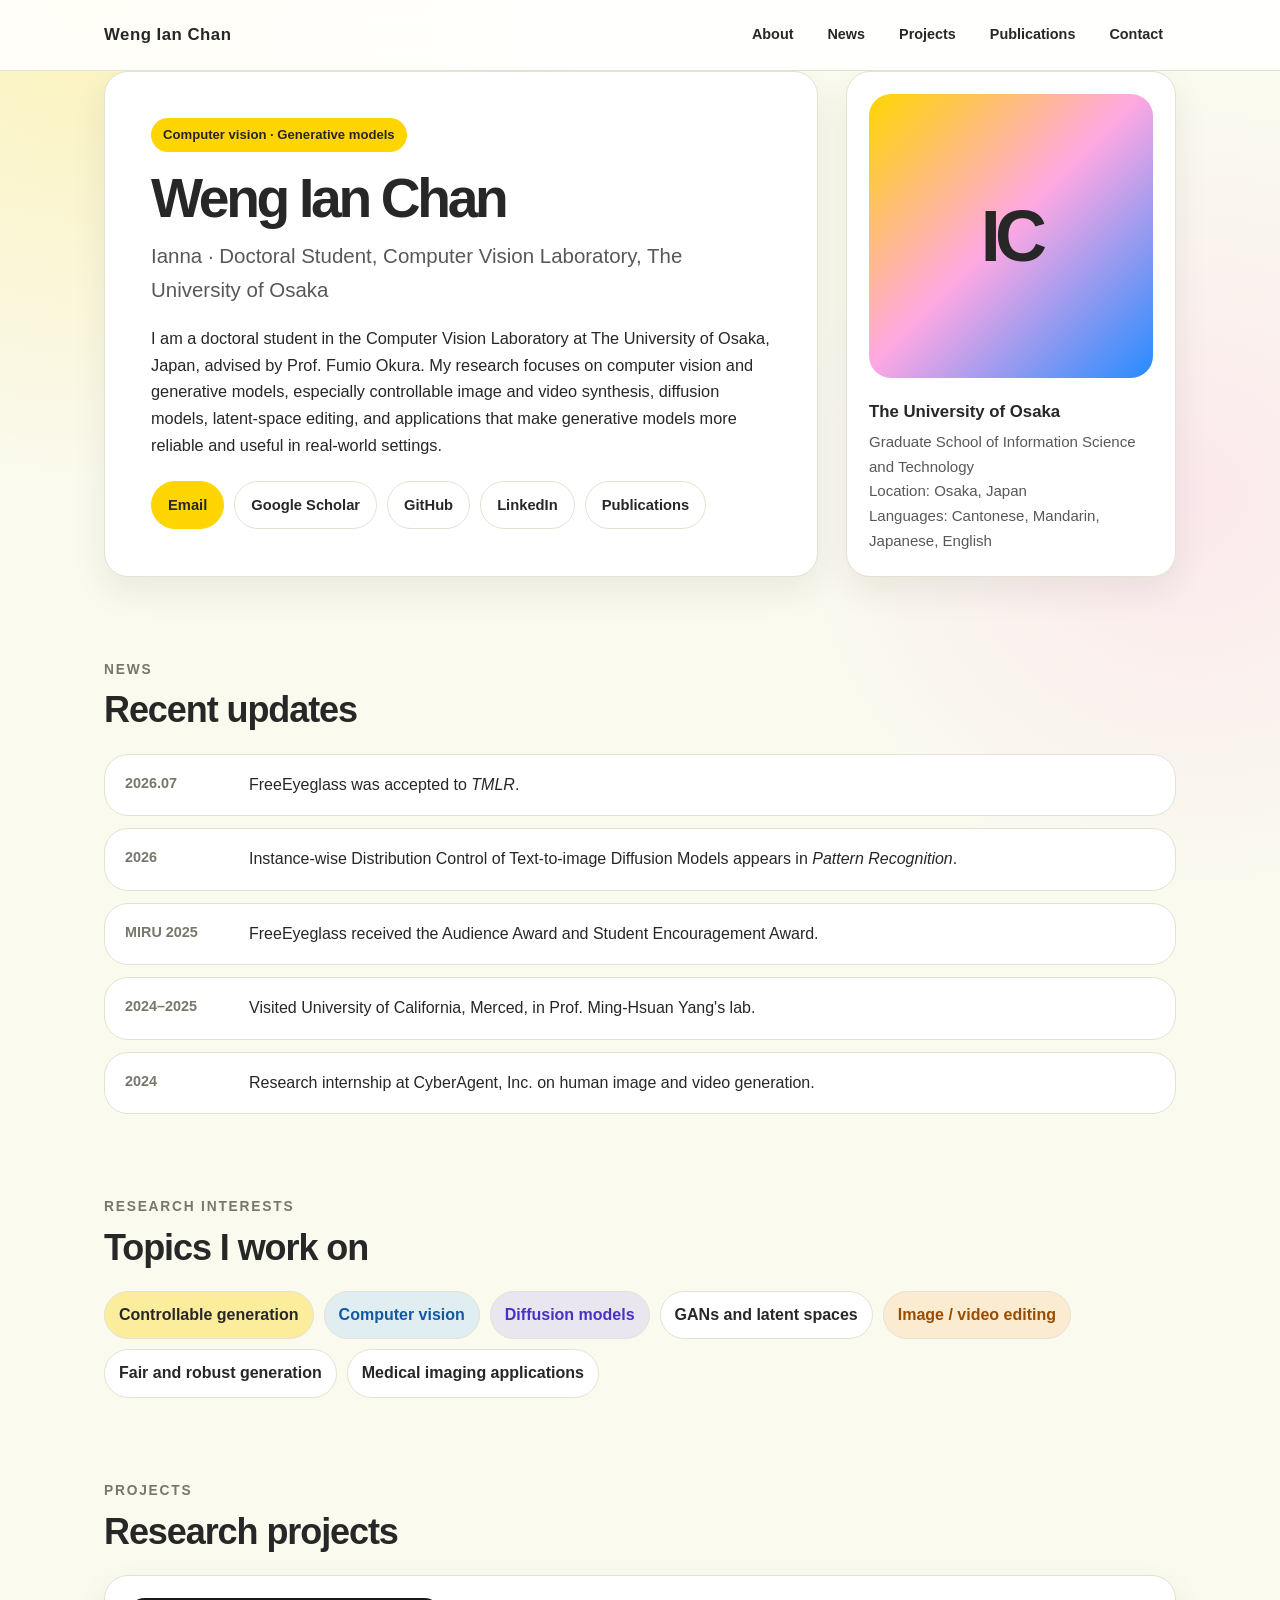
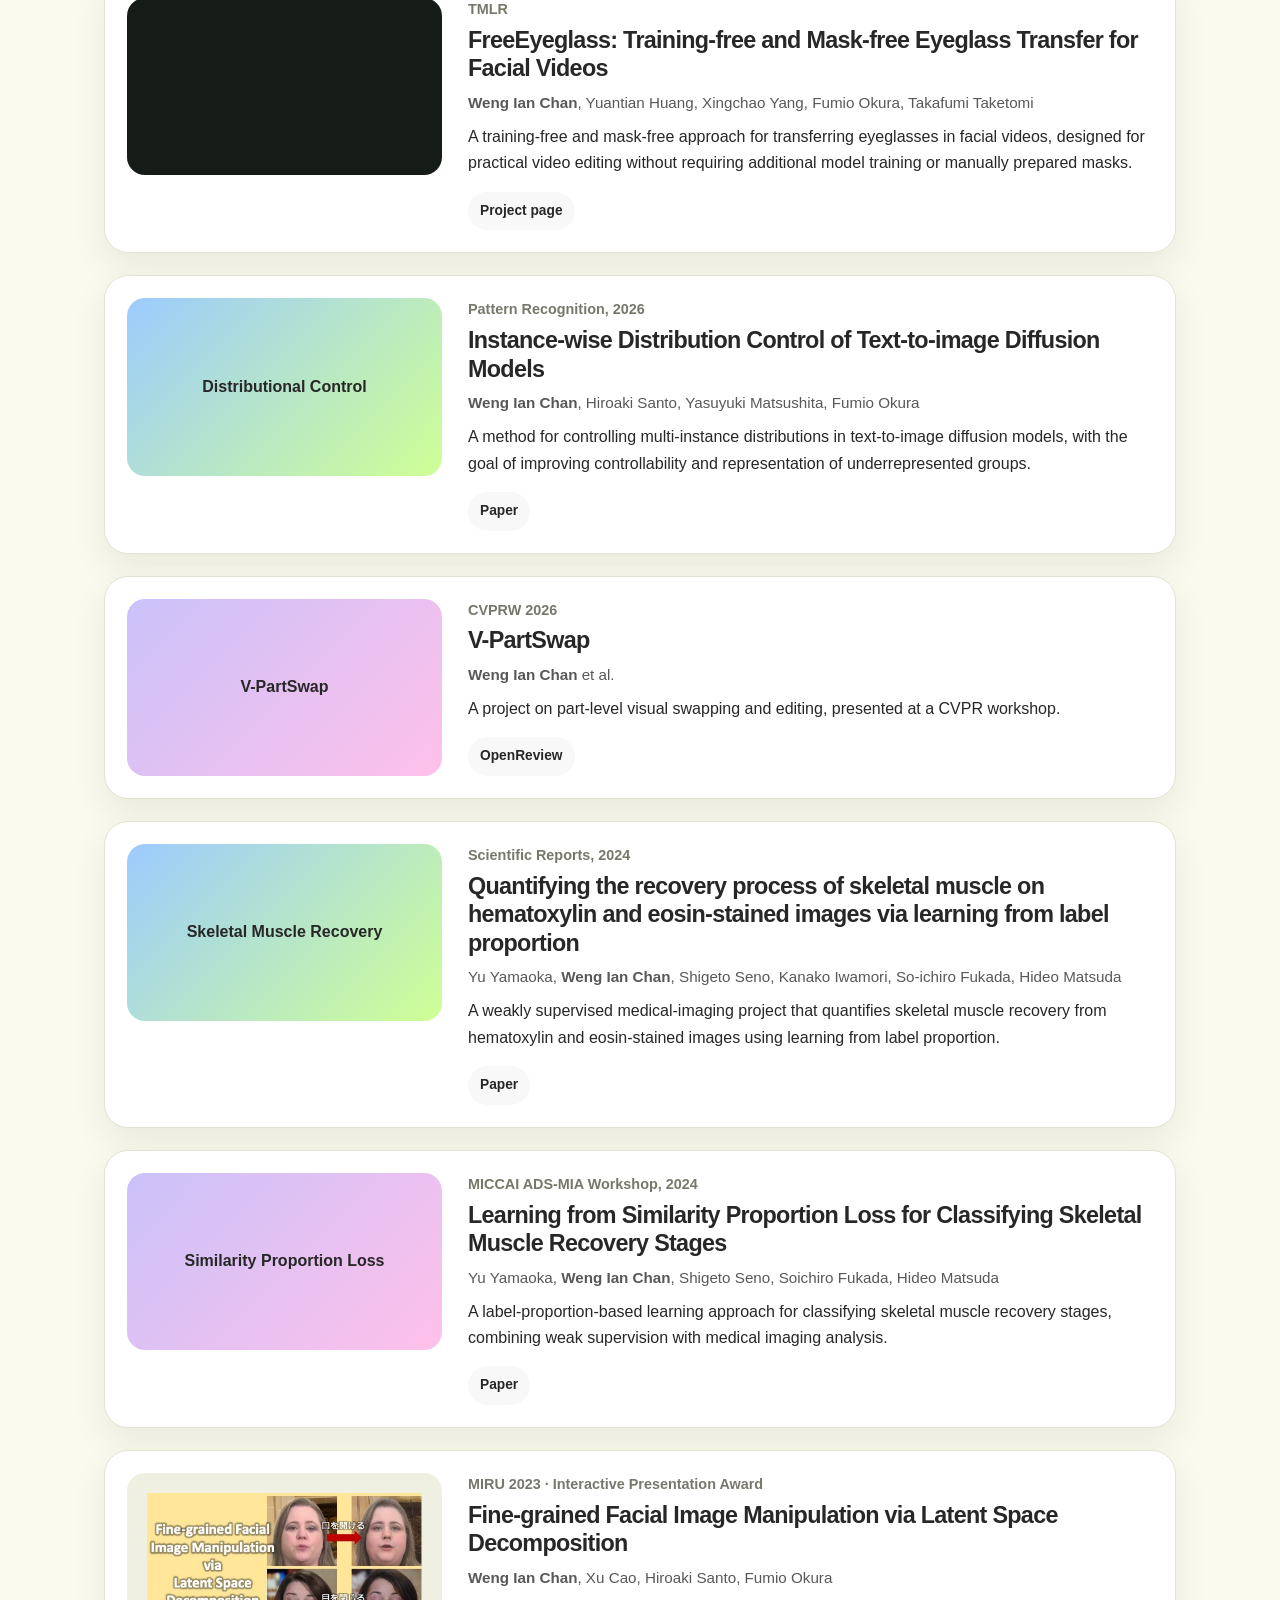
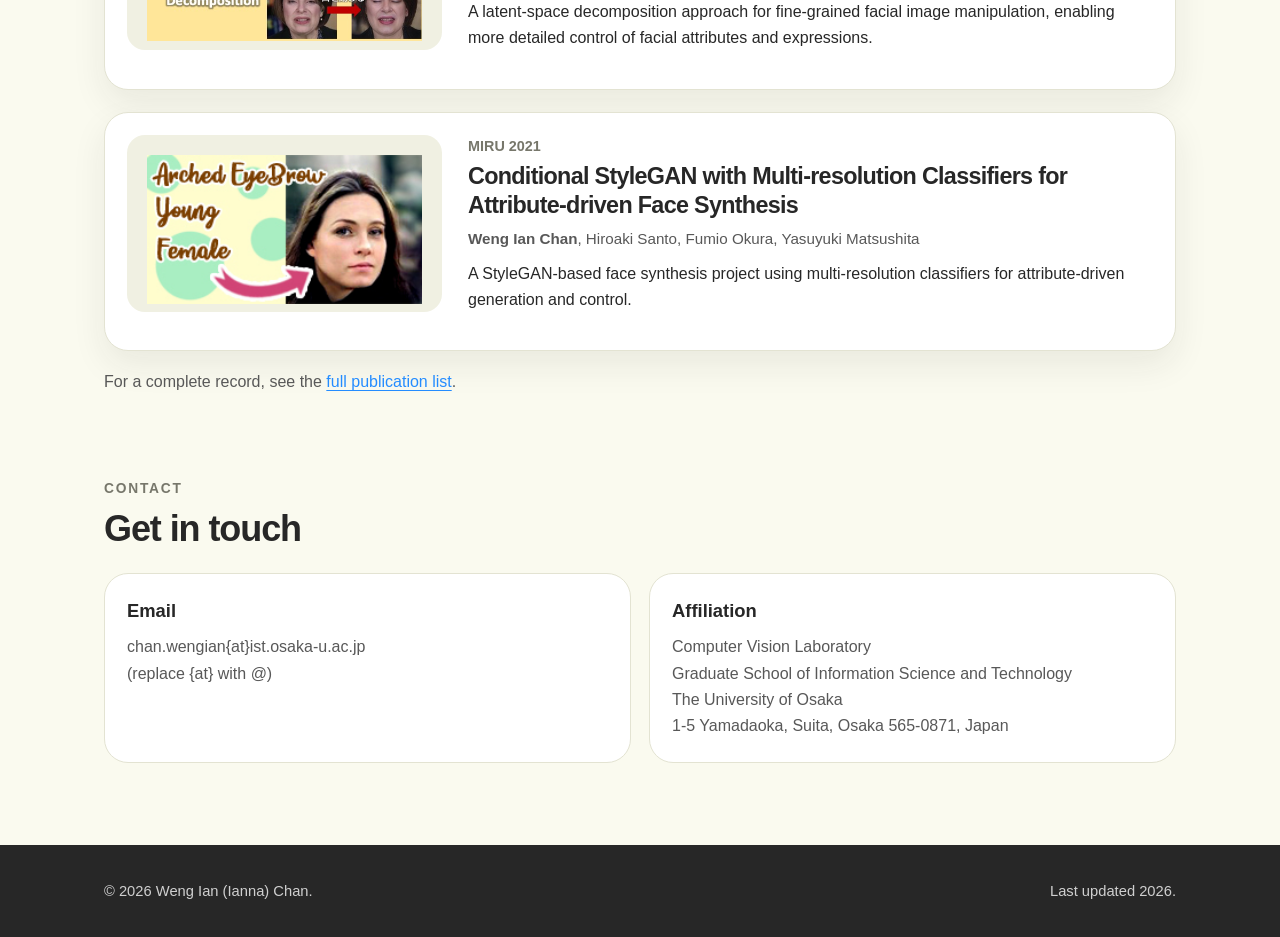
==== commit b0ff182a: "Refine projects and publication updates" ====
--- a/index.html
+++ b/index.html
@@ -68,7 +68,7 @@
     main { padding: 54px 0 0; }
     section { margin: 0 0 82px; scroll-margin-top: 90px; }
     .section-kicker { color: var(--text-muted); font-size: 0.86rem; font-weight: 850; letter-spacing: 0.13em; text-transform: uppercase; margin: 0 0 8px; }
-    .section-title { font-size: clamp(2rem, 4vw, 2.65rem); line-height: 1.18; margin: 0 0 22px; letter-spacing: -0.03em; }
+    .section-title { font-size: clamp(1.75rem, 3.3vw, 2.25rem); line-height: 1.18; margin: 0 0 22px; letter-spacing: -0.03em; }
 
     .hero { display: grid; grid-template-columns: minmax(0, 1.2fr) 330px; gap: 28px; align-items: stretch; }
     .hero-card, .profile-card, .card, .project-card, .news-item, .publication-link-card {
@@ -79,7 +79,7 @@
     }
     .hero-card { padding: clamp(26px, 5vw, 46px); }
     .eyebrow { display: inline-flex; align-items: center; border-radius: 999px; background: var(--yellow); color: var(--text); padding: 6px 12px; font-size: 0.82rem; font-weight: 850; margin-bottom: 18px; }
-    h1 { font-size: clamp(2.65rem, 7vw, 4.35rem); line-height: 1.04; letter-spacing: -0.06em; margin: 0; }
+    h1 { font-size: clamp(2.25rem, 5.8vw, 3.45rem); line-height: 1.04; letter-spacing: -0.06em; margin: 0; }
     .subtitle { color: var(--text-soft); font-size: clamp(1.08rem, 2vw, 1.28rem); margin: 12px 0 18px; max-width: 46rem; }
     .bio { font-size: 1.02rem; margin: 0 0 22px; max-width: 46rem; }
     .button-row { display: flex; flex-wrap: wrap; gap: 10px; }
@@ -116,17 +116,19 @@
     .projects { display: grid; gap: 22px; }
     .project-card { display: grid; grid-template-columns: 315px 1fr; gap: 26px; padding: 22px; }
     .project-media { aspect-ratio: 16 / 9; border-radius: 18px; overflow: hidden; background: var(--beige); display: grid; place-items: center; color: var(--text); font-weight: 900; text-align: center; padding: 20px; }
-    .project-media img { width: 100%; height: 100%; object-fit: cover; display: block; }
+    .project-media img, .project-media iframe { width: 100%; height: 100%; object-fit: cover; display: block; border: 0; }
+    .project-media.video { padding: 0; background: #151b17; }
     .project-media.pink { background: linear-gradient(135deg, rgba(255, 168, 226, 0.72), rgba(255, 213, 0, 0.82)); }
     .project-media.blue { background: linear-gradient(135deg, rgba(36, 140, 255, 0.45), rgba(178, 255, 83, 0.62)); }
     .project-media.purple { background: linear-gradient(135deg, rgba(108, 85, 240, 0.36), rgba(255, 168, 226, 0.72)); }
     .project-venue { color: var(--text-muted); font-size: 0.9rem; font-weight: 850; margin: 0 0 4px; }
-    .project-card h3 { font-size: clamp(1.32rem, 3vw, 1.75rem); line-height: 1.22; margin: 0 0 7px; letter-spacing: -0.03em; }
+    .project-card h3 { font-size: clamp(1.18rem, 2.3vw, 1.46rem); line-height: 1.22; margin: 0 0 7px; letter-spacing: -0.03em; }
     .authors { color: var(--text-soft); font-size: 0.95rem; margin: 0 0 9px; }
     .description { margin: 0 0 15px; }
     .link-row { display: flex; flex-wrap: wrap; gap: 9px; }
     .project-link { border-radius: 999px; background: var(--gray); color: var(--text); padding: 8px 12px; font-size: 0.86rem; font-weight: 850; text-decoration: none; }
     .project-link:hover { background: var(--yellow); color: var(--text); text-decoration: none; }
+    .project-publication-note { color: var(--text-soft); margin: 18px 0 0; }
 
     .publication-link-card { padding: 24px; display: flex; flex-wrap: wrap; justify-content: space-between; gap: 16px; align-items: center; }
     .publication-link-card p { margin: 0; color: var(--text-soft); max-width: 680px; }
@@ -201,6 +203,7 @@
       <p class="section-kicker">News</p>
       <h2 class="section-title">Recent updates</h2>
       <div class="news-list">
+        <article class="news-item"><div class="news-date">2026.07</div><div>FreeEyeglass was accepted to <em>TMLR</em>.</div></article>
         <article class="news-item"><div class="news-date">2026</div><div>Instance-wise Distribution Control of Text-to-image Diffusion Models appears in <em>Pattern Recognition</em>.</div></article>
         <article class="news-item"><div class="news-date">MIRU 2025</div><div>FreeEyeglass received the Audience Award and Student Encouragement Award.</div></article>
         <article class="news-item"><div class="news-date">2024–2025</div><div>Visited University of California, Merced, in Prof. Ming-Hsuan Yang's lab.</div></article>
@@ -227,7 +230,7 @@
       <h2 class="section-title">Research projects</h2>
       <div class="projects">
         <article class="project-card">
-          <div class="project-media pink">FreeEyeglass</div>
+          <div class="project-media video"><iframe src="https://www.youtube.com/embed/pcHG0rpSDVA" title="FreeEyeglass project video" allow="accelerometer; autoplay; clipboard-write; encrypted-media; gyroscope; picture-in-picture; web-share" allowfullscreen></iframe></div>
           <div>
             <p class="project-venue">TMLR</p>
             <h3>FreeEyeglass: Training-free and Mask-free Eyeglass Transfer for Facial Videos</h3>
@@ -251,7 +254,7 @@
         <article class="project-card">
           <div class="project-media purple">V-PartSwap</div>
           <div>
-            <p class="project-venue">CVPR Workshop</p>
+            <p class="project-venue">CVPRW 2026</p>
             <h3>V-PartSwap</h3>
             <p class="authors"><strong>Weng Ian Chan</strong> et al.</p>
             <p class="description">A project on part-level visual swapping and editing, presented at a CVPR workshop.</p>
@@ -259,6 +262,30 @@
           </div>
         </article>
 
+
+
+        <article class="project-card">
+          <div class="project-media blue">Skeletal Muscle Recovery</div>
+          <div>
+            <p class="project-venue">Scientific Reports, 2024</p>
+            <h3>Quantifying the recovery process of skeletal muscle on hematoxylin and eosin-stained images via learning from label proportion</h3>
+            <p class="authors">Yu Yamaoka, <strong>Weng Ian Chan</strong>, Shigeto Seno, Kanako Iwamori, So-ichiro Fukada, Hideo Matsuda</p>
+            <p class="description">A weakly supervised medical-imaging project that quantifies skeletal muscle recovery from hematoxylin and eosin-stained images using learning from label proportion.</p>
+            <div class="link-row"><a class="project-link" href="https://www.nature.com/articles/s41598-024-78433-z" target="_blank" rel="noopener">Paper</a></div>
+          </div>
+        </article>
+
+        <article class="project-card">
+          <div class="project-media purple">Similarity Proportion Loss</div>
+          <div>
+            <p class="project-venue">MICCAI ADS-MIA Workshop, 2024</p>
+            <h3>Learning from Similarity Proportion Loss for Classifying Skeletal Muscle Recovery Stages</h3>
+            <p class="authors">Yu Yamaoka, <strong>Weng Ian Chan</strong>, Shigeto Seno, Soichiro Fukada, Hideo Matsuda</p>
+            <p class="description">A label-proportion-based learning approach for classifying skeletal muscle recovery stages, combining weak supervision with medical imaging analysis.</p>
+            <div class="link-row"><a class="project-link" href="https://arxiv.org/abs/2505.04150" target="_blank" rel="noopener">Paper</a></div>
+          </div>
+        </article>
+
         <article class="project-card">
           <div class="project-media"><img src="img/thumbnail_2023miru.jpg" alt="Thumbnail for fine-grained facial image manipulation project" /></div>
           <div>
@@ -279,15 +306,7 @@
           </div>
         </article>
       </div>
-    </section>
-
-    <section id="publication-list">
-      <p class="section-kicker">Publications</p>
-      <h2 class="section-title">Full publication list</h2>
-      <div class="publication-link-card">
-        <p>The full publication list is now separated from the homepage to keep this page project-focused and less CV-like.</p>
-        <a class="button primary" href="publication.html">View publications</a>
-      </div>
+      <p class="project-publication-note">For a complete record, see the <a href="publication.html">full publication list</a>.</p>
     </section>
 
     <section id="contact">
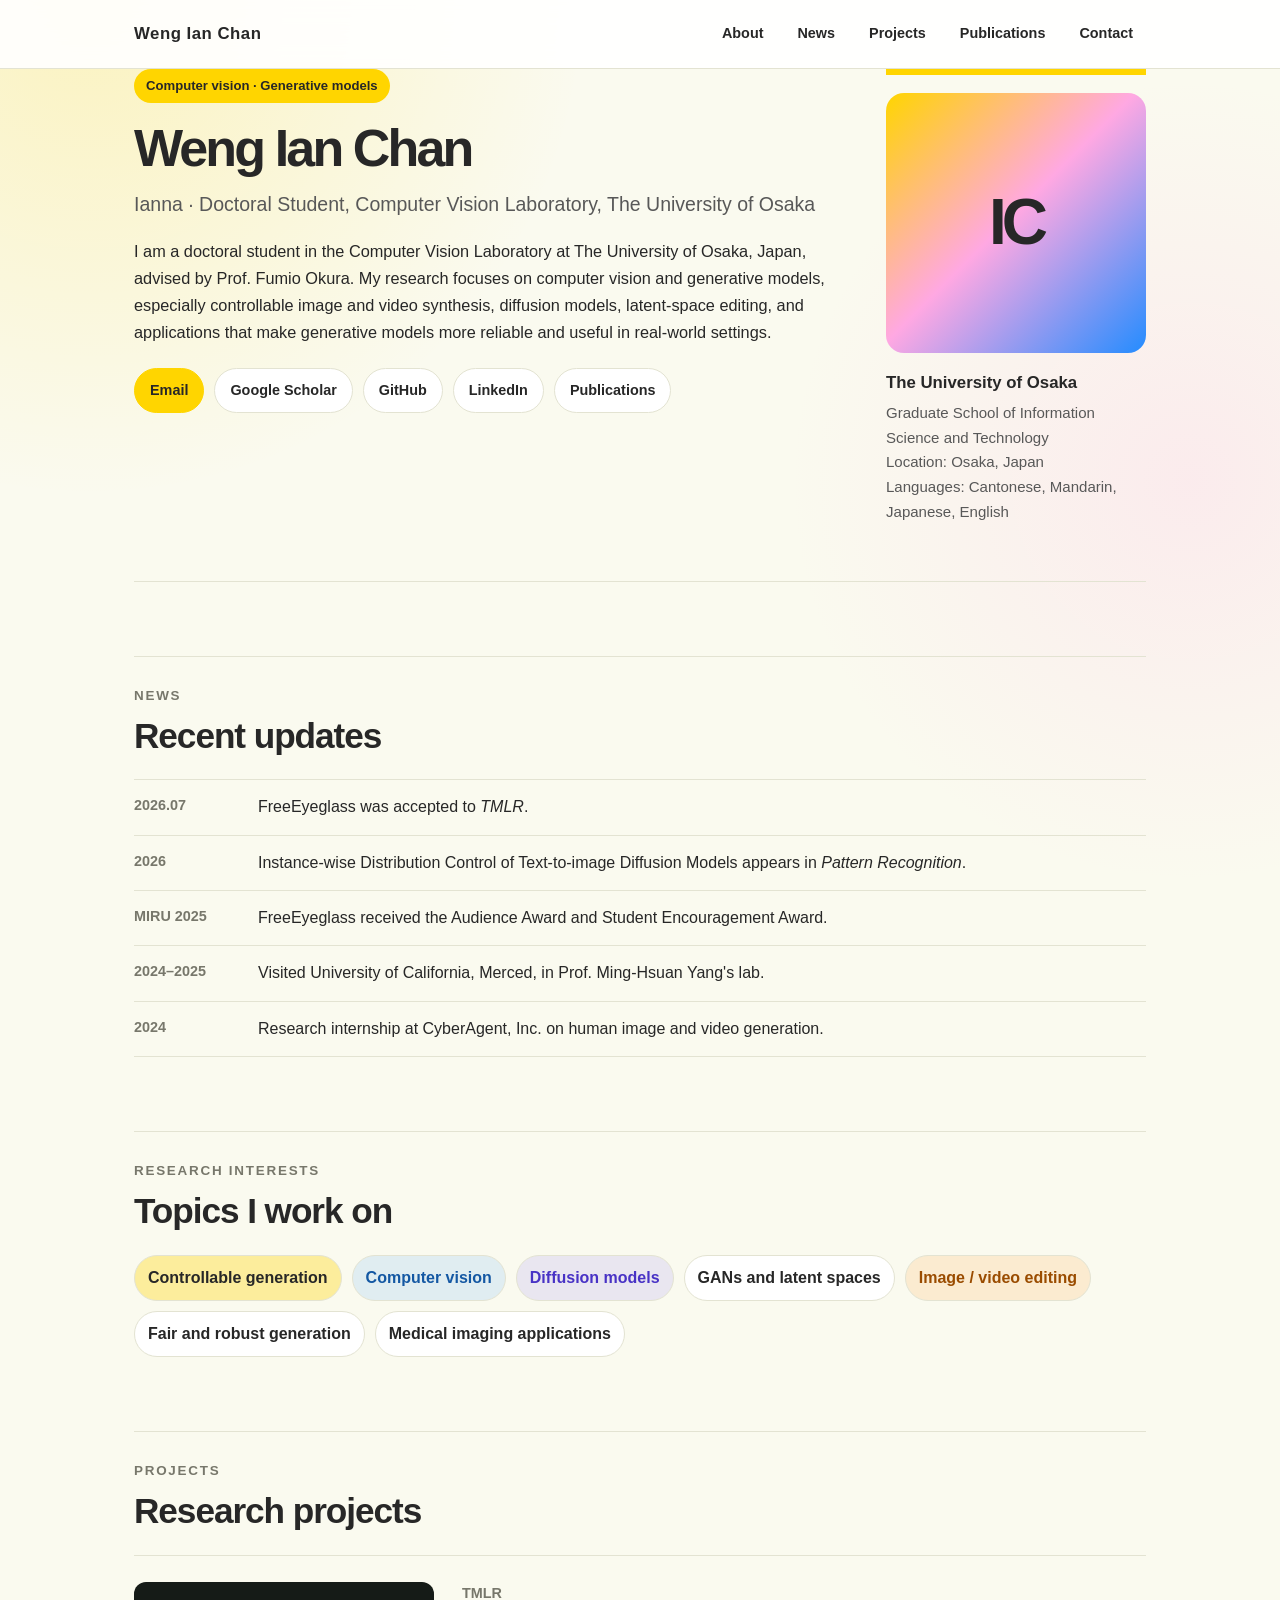
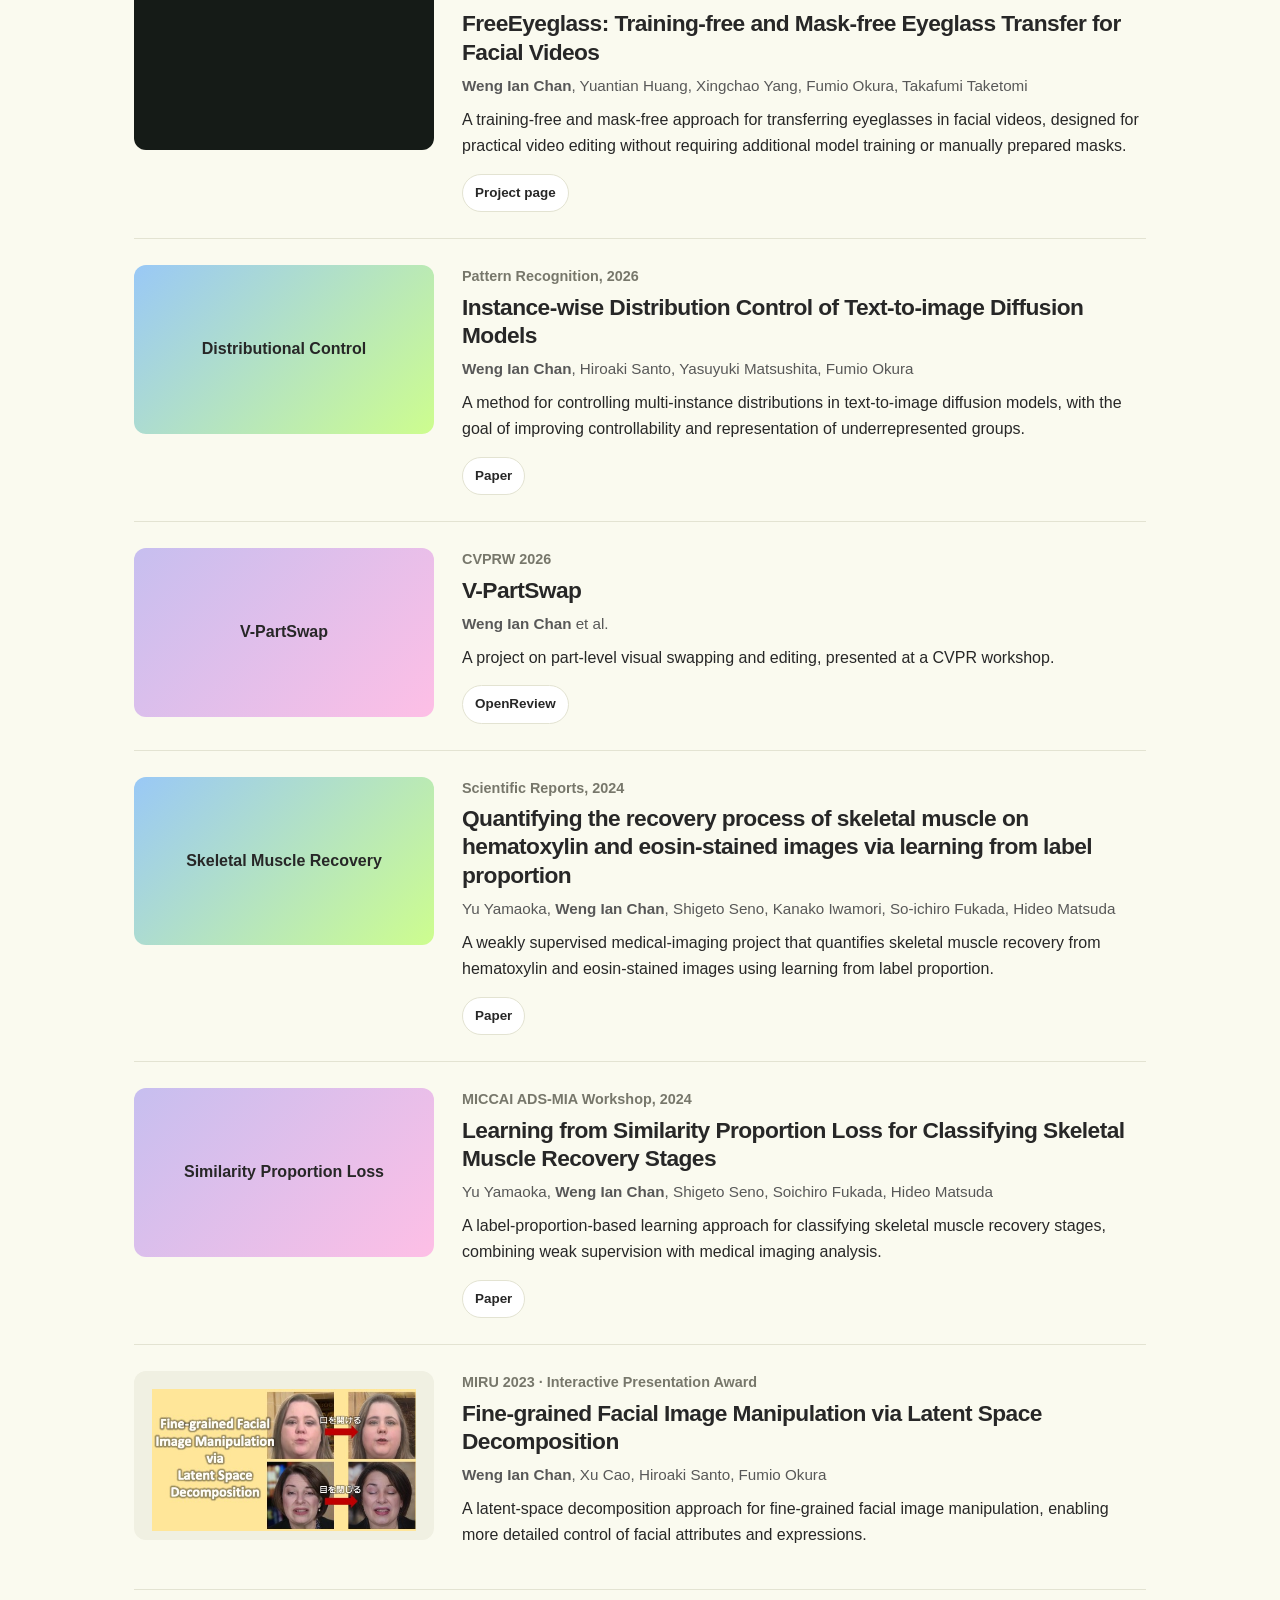
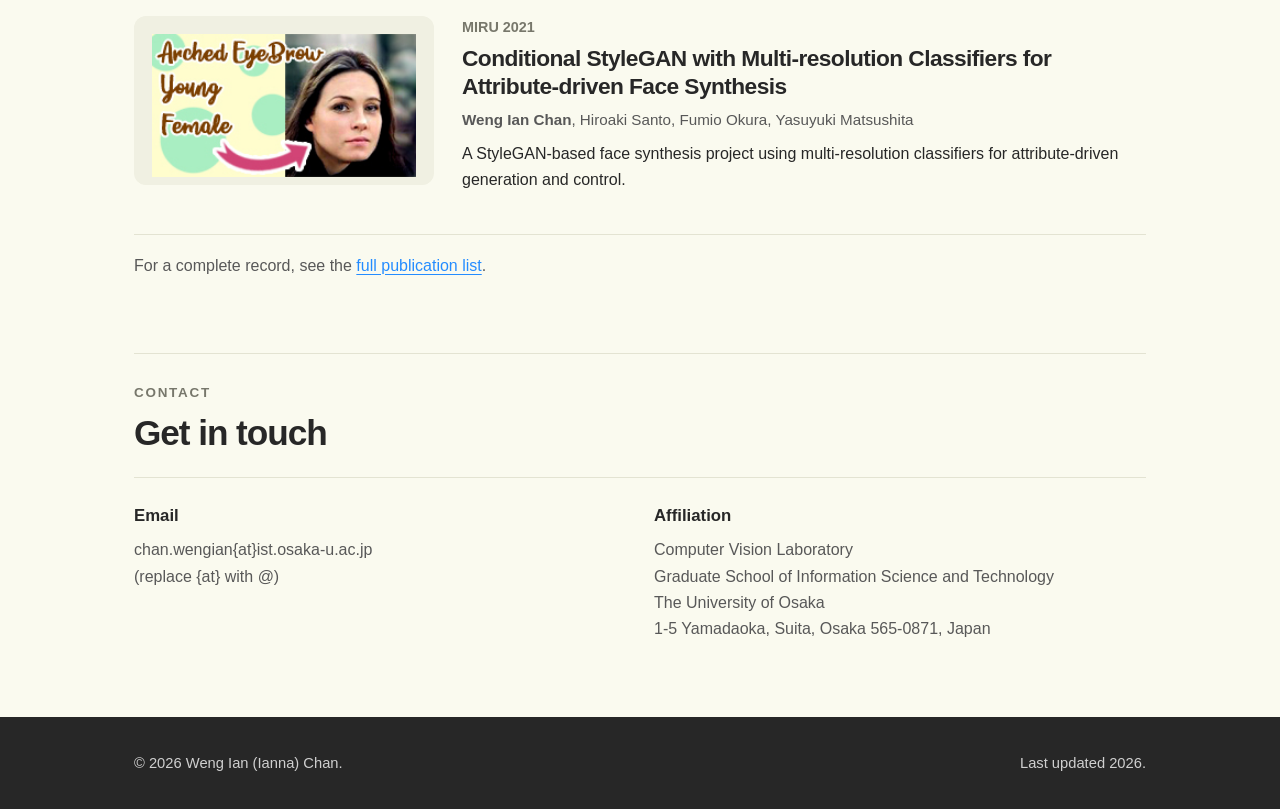
==== commit fbc915eb: "Simplify academic site layout" ====
--- a/index.html
+++ b/index.html
@@ -21,9 +21,7 @@
       --gray: #f8f8f8;
       --border: #e3e3d2;
       --white: #ffffff;
-      --shadow: 0 14px 34px rgba(39, 39, 39, 0.08);
-      --radius: 24px;
-      --container: 1120px;
+      --container: 1060px;
     }
 
     * { box-sizing: border-box; }
@@ -32,8 +30,8 @@
       margin: 0;
       color: var(--text);
       background:
-        radial-gradient(circle at 7% 0%, rgba(255, 213, 0, 0.22), transparent 31rem),
-        radial-gradient(circle at 93% 12%, rgba(255, 168, 226, 0.22), transparent 25rem),
+        radial-gradient(circle at 7% 0%, rgba(255, 213, 0, 0.2), transparent 31rem),
+        radial-gradient(circle at 93% 12%, rgba(255, 168, 226, 0.18), transparent 25rem),
         var(--bg);
       font-family: Inter, "Noto Sans", "Noto Sans JP", -apple-system, BlinkMacSystemFont, "Segoe UI", Arial, sans-serif;
       line-height: 1.65;
@@ -48,11 +46,11 @@
       position: sticky;
       top: 0;
       z-index: 20;
-      background: rgba(255, 255, 255, 0.88);
+      background: rgba(255, 255, 255, 0.9);
       backdrop-filter: blur(14px);
       border-bottom: 1px solid var(--border);
     }
-    .nav { min-height: 70px; display: flex; align-items: center; justify-content: space-between; gap: 18px; }
+    .nav { min-height: 68px; display: flex; align-items: center; justify-content: space-between; gap: 18px; }
     .brand { color: var(--text); font-size: 1.05rem; font-weight: 850; letter-spacing: 0.03em; text-decoration: none; }
     .nav-links { display: flex; align-items: center; justify-content: flex-end; gap: 8px; flex-wrap: wrap; }
     .nav-links a {
@@ -65,94 +63,83 @@
     }
     .nav-links a:hover { background: var(--yellow); color: var(--text); }
 
-    main { padding: 54px 0 0; }
-    section { margin: 0 0 82px; scroll-margin-top: 90px; }
-    .section-kicker { color: var(--text-muted); font-size: 0.86rem; font-weight: 850; letter-spacing: 0.13em; text-transform: uppercase; margin: 0 0 8px; }
-    .section-title { font-size: clamp(1.75rem, 3.3vw, 2.25rem); line-height: 1.18; margin: 0 0 22px; letter-spacing: -0.03em; }
-
-    .hero { display: grid; grid-template-columns: minmax(0, 1.2fr) 330px; gap: 28px; align-items: stretch; }
-    .hero-card, .profile-card, .card, .project-card, .news-item, .publication-link-card {
-      background: var(--white);
-      border: 1px solid var(--border);
-      border-radius: var(--radius);
-      box-shadow: var(--shadow);
-    }
-    .hero-card { padding: clamp(26px, 5vw, 46px); }
+    main { padding: 56px 0 0; }
+    section { margin: 0 0 74px; scroll-margin-top: 88px; }
+    .section-kicker { color: var(--text-muted); font-size: 0.84rem; font-weight: 850; letter-spacing: 0.13em; text-transform: uppercase; margin: 0 0 8px; }
+    .section-title { font-size: clamp(1.72rem, 3.2vw, 2.2rem); line-height: 1.2; margin: 0 0 22px; letter-spacing: -0.03em; }
+    .section-rule { border-top: 1px solid var(--border); padding-top: 28px; }
+
+    .hero { display: grid; grid-template-columns: minmax(0, 1fr) 260px; gap: 42px; align-items: start; border-bottom: 1px solid var(--border); padding-bottom: 56px; }
     .eyebrow { display: inline-flex; align-items: center; border-radius: 999px; background: var(--yellow); color: var(--text); padding: 6px 12px; font-size: 0.82rem; font-weight: 850; margin-bottom: 18px; }
-    h1 { font-size: clamp(2.25rem, 5.8vw, 3.45rem); line-height: 1.04; letter-spacing: -0.06em; margin: 0; }
-    .subtitle { color: var(--text-soft); font-size: clamp(1.08rem, 2vw, 1.28rem); margin: 12px 0 18px; max-width: 46rem; }
-    .bio { font-size: 1.02rem; margin: 0 0 22px; max-width: 46rem; }
+    h1 { font-size: clamp(2.15rem, 5.3vw, 3.25rem); line-height: 1.06; letter-spacing: -0.055em; margin: 0; }
+    .subtitle { color: var(--text-soft); font-size: clamp(1.06rem, 2vw, 1.22rem); margin: 12px 0 18px; max-width: 46rem; }
+    .bio { font-size: 1.02rem; margin: 0 0 22px; max-width: 48rem; }
     .button-row { display: flex; flex-wrap: wrap; gap: 10px; }
-    .button { display: inline-flex; align-items: center; justify-content: center; border-radius: 999px; border: 1px solid var(--border); padding: 11px 16px; color: var(--text); background: var(--white); font-size: 0.92rem; font-weight: 850; text-decoration: none; }
+    .button { display: inline-flex; align-items: center; justify-content: center; border-radius: 999px; border: 1px solid var(--border); padding: 10px 15px; color: var(--text); background: var(--white); font-size: 0.9rem; font-weight: 850; text-decoration: none; }
     .button.primary { background: var(--yellow); border-color: var(--yellow); }
     .button:hover { color: var(--text); background: var(--yellow); text-decoration: none; }
 
-    .profile-card { padding: 22px; display: flex; flex-direction: column; justify-content: space-between; gap: 20px; }
+    .profile-block { border-top: 6px solid var(--yellow); padding-top: 18px; }
     .profile-placeholder {
       aspect-ratio: 1 / 1;
-      border-radius: 22px;
+      border-radius: 18px;
       background: linear-gradient(135deg, var(--yellow), var(--pink) 48%, var(--blue));
       display: grid;
       place-items: center;
       color: var(--text);
-      font-size: 4.5rem;
+      font-size: 4rem;
       font-weight: 900;
       letter-spacing: -0.08em;
+      margin-bottom: 16px;
     }
     .profile-meta { color: var(--text-soft); font-size: 0.94rem; }
     .profile-meta strong { display: block; color: var(--text); font-size: 1.05rem; margin-bottom: 4px; }
 
-    .news-list { display: grid; gap: 12px; }
-    .news-item { display: grid; grid-template-columns: 108px 1fr; gap: 16px; padding: 17px 20px; box-shadow: none; }
+    .news-list { border-top: 1px solid var(--border); }
+    .news-item { display: grid; grid-template-columns: 108px 1fr; gap: 16px; padding: 14px 0; border-bottom: 1px solid var(--border); }
     .news-date { color: var(--text-muted); font-weight: 850; font-size: 0.9rem; }
 
     .interest-grid { display: flex; flex-wrap: wrap; gap: 10px; }
-    .tag { display: inline-flex; align-items: center; border-radius: 999px; background: var(--white); border: 1px solid var(--border); padding: 10px 14px; color: var(--text); font-weight: 850; }
+    .tag { display: inline-flex; align-items: center; border-radius: 999px; background: var(--white); border: 1px solid var(--border); padding: 9px 13px; color: var(--text); font-weight: 850; }
     .tag.yellow { background: rgba(255, 213, 0, 0.35); }
     .tag.blue { background: rgba(36, 140, 255, 0.12); color: #1458a3; }
     .tag.purple { background: rgba(108, 85, 240, 0.12); color: #4832c5; }
     .tag.orange { background: rgba(255, 166, 70, 0.18); color: #9a4c00; }
 
-    .projects { display: grid; gap: 22px; }
-    .project-card { display: grid; grid-template-columns: 315px 1fr; gap: 26px; padding: 22px; }
-    .project-media { aspect-ratio: 16 / 9; border-radius: 18px; overflow: hidden; background: var(--beige); display: grid; place-items: center; color: var(--text); font-weight: 900; text-align: center; padding: 20px; }
+    .projects { border-top: 1px solid var(--border); }
+    .project-row { display: grid; grid-template-columns: 300px 1fr; gap: 28px; padding: 26px 0; border-bottom: 1px solid var(--border); }
+    .project-media { aspect-ratio: 16 / 9; border-radius: 12px; overflow: hidden; background: var(--beige); display: grid; place-items: center; color: var(--text); font-weight: 900; text-align: center; padding: 18px; }
     .project-media img, .project-media iframe { width: 100%; height: 100%; object-fit: cover; display: block; border: 0; }
     .project-media.video { padding: 0; background: #151b17; }
-    .project-media.pink { background: linear-gradient(135deg, rgba(255, 168, 226, 0.72), rgba(255, 213, 0, 0.82)); }
     .project-media.blue { background: linear-gradient(135deg, rgba(36, 140, 255, 0.45), rgba(178, 255, 83, 0.62)); }
     .project-media.purple { background: linear-gradient(135deg, rgba(108, 85, 240, 0.36), rgba(255, 168, 226, 0.72)); }
     .project-venue { color: var(--text-muted); font-size: 0.9rem; font-weight: 850; margin: 0 0 4px; }
-    .project-card h3 { font-size: clamp(1.18rem, 2.3vw, 1.46rem); line-height: 1.22; margin: 0 0 7px; letter-spacing: -0.03em; }
+    .project-row h3 { font-size: clamp(1.16rem, 2.2vw, 1.42rem); line-height: 1.24; margin: 0 0 7px; letter-spacing: -0.025em; }
     .authors { color: var(--text-soft); font-size: 0.95rem; margin: 0 0 9px; }
-    .description { margin: 0 0 15px; }
+    .description { margin: 0 0 14px; }
     .link-row { display: flex; flex-wrap: wrap; gap: 9px; }
-    .project-link { border-radius: 999px; background: var(--gray); color: var(--text); padding: 8px 12px; font-size: 0.86rem; font-weight: 850; text-decoration: none; }
+    .project-link { border-radius: 999px; background: var(--white); border: 1px solid var(--border); color: var(--text); padding: 7px 12px; font-size: 0.84rem; font-weight: 850; text-decoration: none; }
     .project-link:hover { background: var(--yellow); color: var(--text); text-decoration: none; }
     .project-publication-note { color: var(--text-soft); margin: 18px 0 0; }
 
-    .publication-link-card { padding: 24px; display: flex; flex-wrap: wrap; justify-content: space-between; gap: 16px; align-items: center; }
-    .publication-link-card p { margin: 0; color: var(--text-soft); max-width: 680px; }
-
-    .contact-grid { display: grid; grid-template-columns: repeat(2, minmax(0, 1fr)); gap: 18px; }
-    .card { padding: 22px; box-shadow: none; }
-    .card h3 { margin: 0 0 8px; font-size: 1.15rem; }
-    .card p { margin: 0; color: var(--text-soft); }
+    .contact-grid { display: grid; grid-template-columns: repeat(2, minmax(0, 1fr)); gap: 28px; border-top: 1px solid var(--border); padding-top: 24px; }
+    .contact-block h3 { margin: 0 0 8px; font-size: 1.05rem; }
+    .contact-block p { margin: 0; color: var(--text-soft); }
 
     footer { background: var(--text); color: var(--white); padding: 34px 0; margin-top: 34px; }
     footer a { color: var(--yellow); }
     .footer-inner { display: flex; justify-content: space-between; gap: 18px; flex-wrap: wrap; color: rgba(255,255,255,0.78); font-size: 0.92rem; }
 
     @media (max-width: 860px) {
-      .hero, .project-card, .contact-grid { grid-template-columns: 1fr; }
-      .profile-card { max-width: 420px; }
+      .hero, .project-row, .contact-grid { grid-template-columns: 1fr; }
+      .profile-block { max-width: 360px; }
       main { padding-top: 34px; }
-      section { margin-bottom: 62px; }
+      section { margin-bottom: 58px; }
     }
     @media (max-width: 560px) {
       .container { padding: 0 18px; }
       .nav { align-items: flex-start; flex-direction: column; padding: 14px 0; }
       .nav-links { justify-content: flex-start; }
-      .hero-card, .project-card { padding: 18px; }
       .news-item { grid-template-columns: 1fr; gap: 4px; }
     }
   </style>
@@ -173,7 +160,7 @@
 
   <main id="top" class="container">
     <section class="hero" id="about">
-      <div class="hero-card">
+      <div>
         <span class="eyebrow">Computer vision · Generative models</span>
         <h1>Weng Ian Chan</h1>
         <p class="subtitle">Ianna · Doctoral Student, Computer Vision Laboratory, The University of Osaka</p>
@@ -188,7 +175,7 @@
           <a class="button" href="publication.html">Publications</a>
         </div>
       </div>
-      <aside class="profile-card" aria-label="Profile summary">
+      <aside class="profile-block" aria-label="Profile summary">
         <div class="profile-placeholder" aria-label="Profile photo placeholder">IC</div>
         <div class="profile-meta">
           <strong>The University of Osaka</strong>
@@ -199,7 +186,7 @@
       </aside>
     </section>
 
-    <section id="news">
+    <section id="news" class="section-rule">
       <p class="section-kicker">News</p>
       <h2 class="section-title">Recent updates</h2>
       <div class="news-list">
@@ -211,7 +198,7 @@
       </div>
     </section>
 
-    <section id="interests">
+    <section id="interests" class="section-rule">
       <p class="section-kicker">Research interests</p>
       <h2 class="section-title">Topics I work on</h2>
       <div class="interest-grid">
@@ -225,11 +212,11 @@
       </div>
     </section>
 
-    <section id="projects">
+    <section id="projects" class="section-rule">
       <p class="section-kicker">Projects</p>
       <h2 class="section-title">Research projects</h2>
       <div class="projects">
-        <article class="project-card">
+        <article class="project-row">
           <div class="project-media video"><iframe src="https://www.youtube.com/embed/pcHG0rpSDVA" title="FreeEyeglass project video" allow="accelerometer; autoplay; clipboard-write; encrypted-media; gyroscope; picture-in-picture; web-share" allowfullscreen></iframe></div>
           <div>
             <p class="project-venue">TMLR</p>
@@ -240,7 +227,7 @@
           </div>
         </article>
 
-        <article class="project-card">
+        <article class="project-row">
           <div class="project-media blue">Distributional Control</div>
           <div>
             <p class="project-venue">Pattern Recognition, 2026</p>
@@ -251,7 +238,7 @@
           </div>
         </article>
 
-        <article class="project-card">
+        <article class="project-row">
           <div class="project-media purple">V-PartSwap</div>
           <div>
             <p class="project-venue">CVPRW 2026</p>
@@ -262,9 +249,7 @@
           </div>
         </article>
 
-
-
-        <article class="project-card">
+        <article class="project-row">
           <div class="project-media blue">Skeletal Muscle Recovery</div>
           <div>
             <p class="project-venue">Scientific Reports, 2024</p>
@@ -275,7 +260,7 @@
           </div>
         </article>
 
-        <article class="project-card">
+        <article class="project-row">
           <div class="project-media purple">Similarity Proportion Loss</div>
           <div>
             <p class="project-venue">MICCAI ADS-MIA Workshop, 2024</p>
@@ -286,7 +271,7 @@
           </div>
         </article>
 
-        <article class="project-card">
+        <article class="project-row">
           <div class="project-media"><img src="img/thumbnail_2023miru.jpg" alt="Thumbnail for fine-grained facial image manipulation project" /></div>
           <div>
             <p class="project-venue">MIRU 2023 · Interactive Presentation Award</p>
@@ -296,7 +281,7 @@
           </div>
         </article>
 
-        <article class="project-card">
+        <article class="project-row">
           <div class="project-media"><img src="img/thumbnail_2021miru.jpg" alt="Thumbnail for conditional StyleGAN face synthesis project" /></div>
           <div>
             <p class="project-venue">MIRU 2021</p>
@@ -309,15 +294,15 @@
       <p class="project-publication-note">For a complete record, see the <a href="publication.html">full publication list</a>.</p>
     </section>
 
-    <section id="contact">
+    <section id="contact" class="section-rule">
       <p class="section-kicker">Contact</p>
       <h2 class="section-title">Get in touch</h2>
       <div class="contact-grid">
-        <div class="card">
+        <div class="contact-block">
           <h3>Email</h3>
           <p>chan.wengian{at}ist.osaka-u.ac.jp<br />(replace {at} with @)</p>
         </div>
-        <div class="card">
+        <div class="contact-block">
           <h3>Affiliation</h3>
           <p>Computer Vision Laboratory<br />Graduate School of Information Science and Technology<br />The University of Osaka<br />1-5 Yamadaoka, Suita, Osaka 565-0871, Japan</p>
         </div>
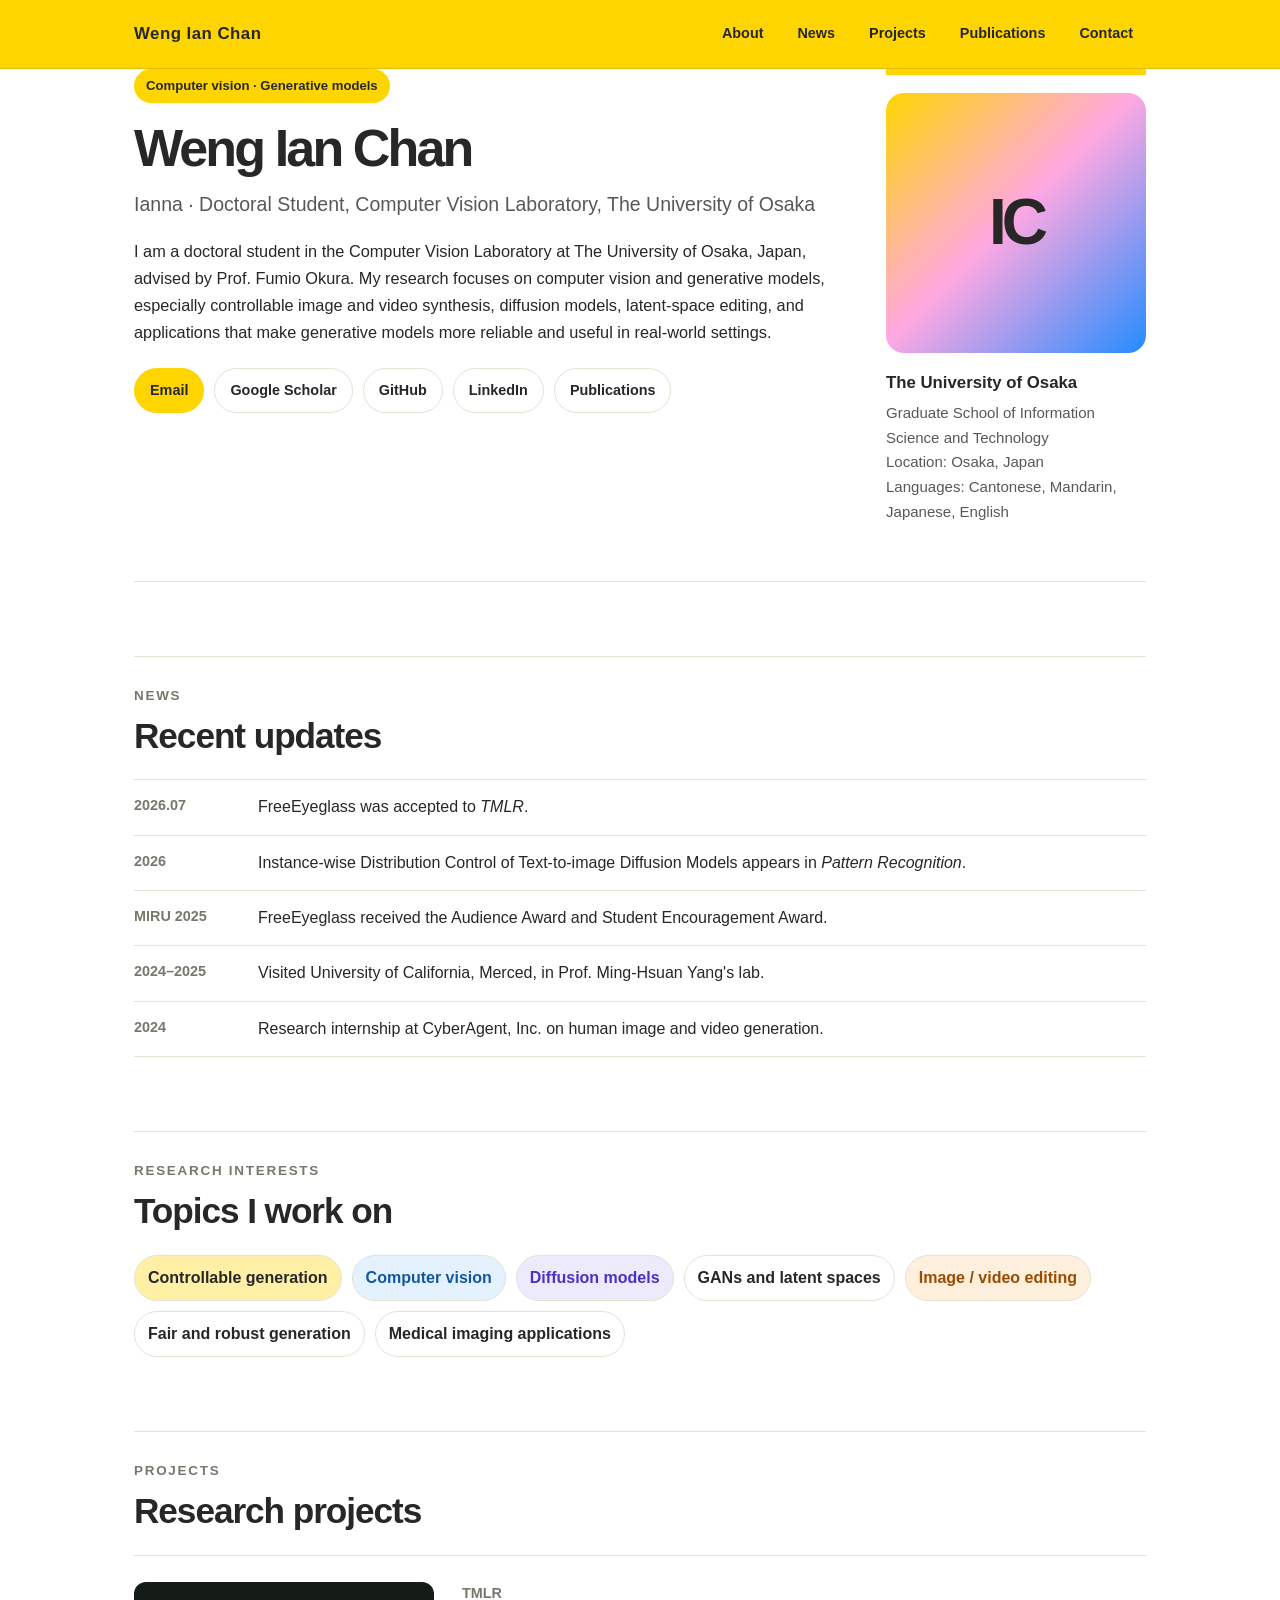
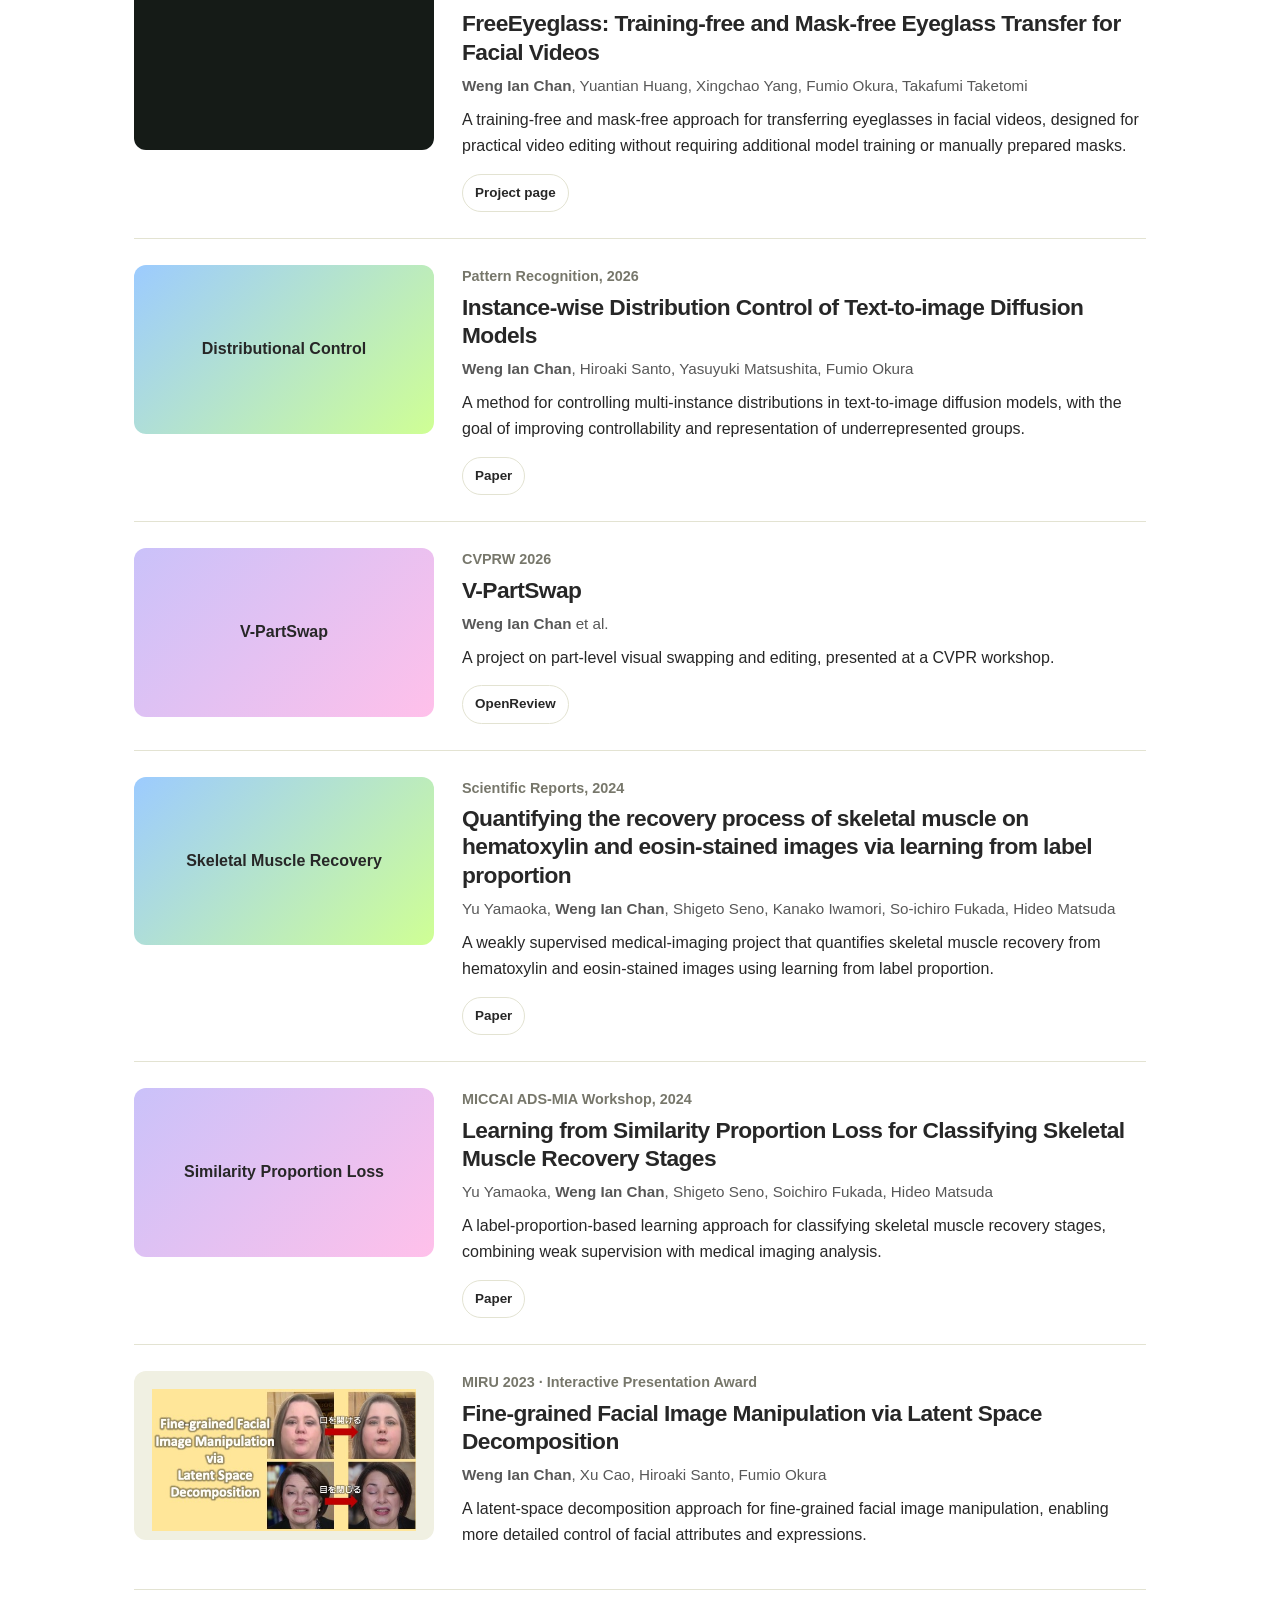
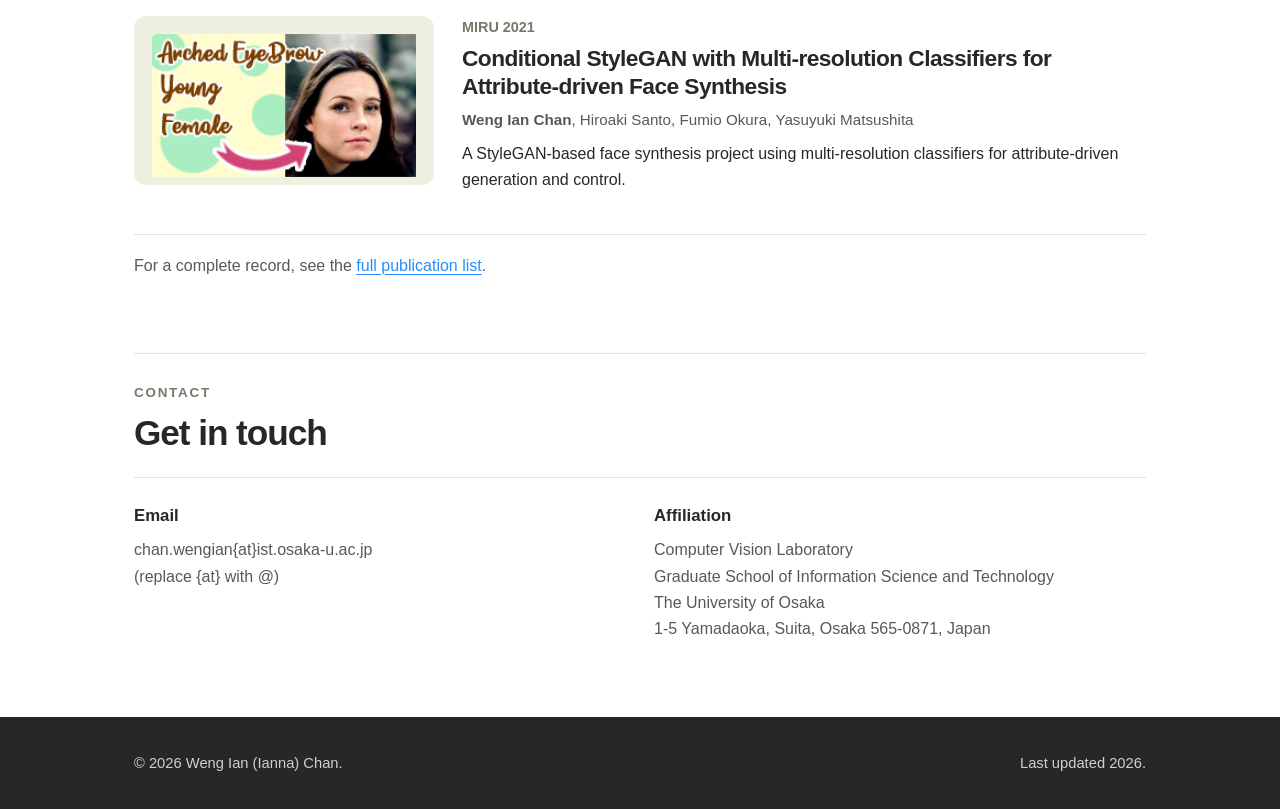
==== commit 2174702f: "Separate styles and update background colors" ====
--- a/index.html
+++ b/index.html
@@ -5,144 +5,7 @@
   <meta name="viewport" content="width=device-width, initial-scale=1" />
   <title>Weng Ian Chan – Academic Website</title>
   <meta name="description" content="Academic website of Weng Ian (Ianna) Chan, doctoral student at The University of Osaka working on computer vision, generative models, and controllable image and video synthesis." />
-  <style>
-    :root {
-      --yellow: #ffd500;
-      --pink: #ffa8e2;
-      --blue: #248cff;
-      --lime: #b2ff53;
-      --orange: #ffa646;
-      --purple: #6c55f0;
-      --text: #272727;
-      --text-soft: #585858;
-      --text-muted: #77776b;
-      --bg: #fafaef;
-      --beige: #f0f0e2;
-      --gray: #f8f8f8;
-      --border: #e3e3d2;
-      --white: #ffffff;
-      --container: 1060px;
-    }
-
-    * { box-sizing: border-box; }
-    html { scroll-behavior: smooth; }
-    body {
-      margin: 0;
-      color: var(--text);
-      background:
-        radial-gradient(circle at 7% 0%, rgba(255, 213, 0, 0.2), transparent 31rem),
-        radial-gradient(circle at 93% 12%, rgba(255, 168, 226, 0.18), transparent 25rem),
-        var(--bg);
-      font-family: Inter, "Noto Sans", "Noto Sans JP", -apple-system, BlinkMacSystemFont, "Segoe UI", Arial, sans-serif;
-      line-height: 1.65;
-      -webkit-font-smoothing: antialiased;
-    }
-
-    a { color: var(--blue); text-decoration-thickness: 0.08em; text-underline-offset: 0.18em; }
-    a:hover { color: var(--purple); }
-    .container { max-width: var(--container); margin: 0 auto; padding: 0 24px; }
-
-    .site-header {
-      position: sticky;
-      top: 0;
-      z-index: 20;
-      background: rgba(255, 255, 255, 0.9);
-      backdrop-filter: blur(14px);
-      border-bottom: 1px solid var(--border);
-    }
-    .nav { min-height: 68px; display: flex; align-items: center; justify-content: space-between; gap: 18px; }
-    .brand { color: var(--text); font-size: 1.05rem; font-weight: 850; letter-spacing: 0.03em; text-decoration: none; }
-    .nav-links { display: flex; align-items: center; justify-content: flex-end; gap: 8px; flex-wrap: wrap; }
-    .nav-links a {
-      color: var(--text);
-      text-decoration: none;
-      font-size: 0.9rem;
-      font-weight: 800;
-      border-radius: 999px;
-      padding: 9px 13px;
-    }
-    .nav-links a:hover { background: var(--yellow); color: var(--text); }
-
-    main { padding: 56px 0 0; }
-    section { margin: 0 0 74px; scroll-margin-top: 88px; }
-    .section-kicker { color: var(--text-muted); font-size: 0.84rem; font-weight: 850; letter-spacing: 0.13em; text-transform: uppercase; margin: 0 0 8px; }
-    .section-title { font-size: clamp(1.72rem, 3.2vw, 2.2rem); line-height: 1.2; margin: 0 0 22px; letter-spacing: -0.03em; }
-    .section-rule { border-top: 1px solid var(--border); padding-top: 28px; }
-
-    .hero { display: grid; grid-template-columns: minmax(0, 1fr) 260px; gap: 42px; align-items: start; border-bottom: 1px solid var(--border); padding-bottom: 56px; }
-    .eyebrow { display: inline-flex; align-items: center; border-radius: 999px; background: var(--yellow); color: var(--text); padding: 6px 12px; font-size: 0.82rem; font-weight: 850; margin-bottom: 18px; }
-    h1 { font-size: clamp(2.15rem, 5.3vw, 3.25rem); line-height: 1.06; letter-spacing: -0.055em; margin: 0; }
-    .subtitle { color: var(--text-soft); font-size: clamp(1.06rem, 2vw, 1.22rem); margin: 12px 0 18px; max-width: 46rem; }
-    .bio { font-size: 1.02rem; margin: 0 0 22px; max-width: 48rem; }
-    .button-row { display: flex; flex-wrap: wrap; gap: 10px; }
-    .button { display: inline-flex; align-items: center; justify-content: center; border-radius: 999px; border: 1px solid var(--border); padding: 10px 15px; color: var(--text); background: var(--white); font-size: 0.9rem; font-weight: 850; text-decoration: none; }
-    .button.primary { background: var(--yellow); border-color: var(--yellow); }
-    .button:hover { color: var(--text); background: var(--yellow); text-decoration: none; }
-
-    .profile-block { border-top: 6px solid var(--yellow); padding-top: 18px; }
-    .profile-placeholder {
-      aspect-ratio: 1 / 1;
-      border-radius: 18px;
-      background: linear-gradient(135deg, var(--yellow), var(--pink) 48%, var(--blue));
-      display: grid;
-      place-items: center;
-      color: var(--text);
-      font-size: 4rem;
-      font-weight: 900;
-      letter-spacing: -0.08em;
-      margin-bottom: 16px;
-    }
-    .profile-meta { color: var(--text-soft); font-size: 0.94rem; }
-    .profile-meta strong { display: block; color: var(--text); font-size: 1.05rem; margin-bottom: 4px; }
-
-    .news-list { border-top: 1px solid var(--border); }
-    .news-item { display: grid; grid-template-columns: 108px 1fr; gap: 16px; padding: 14px 0; border-bottom: 1px solid var(--border); }
-    .news-date { color: var(--text-muted); font-weight: 850; font-size: 0.9rem; }
-
-    .interest-grid { display: flex; flex-wrap: wrap; gap: 10px; }
-    .tag { display: inline-flex; align-items: center; border-radius: 999px; background: var(--white); border: 1px solid var(--border); padding: 9px 13px; color: var(--text); font-weight: 850; }
-    .tag.yellow { background: rgba(255, 213, 0, 0.35); }
-    .tag.blue { background: rgba(36, 140, 255, 0.12); color: #1458a3; }
-    .tag.purple { background: rgba(108, 85, 240, 0.12); color: #4832c5; }
-    .tag.orange { background: rgba(255, 166, 70, 0.18); color: #9a4c00; }
-
-    .projects { border-top: 1px solid var(--border); }
-    .project-row { display: grid; grid-template-columns: 300px 1fr; gap: 28px; padding: 26px 0; border-bottom: 1px solid var(--border); }
-    .project-media { aspect-ratio: 16 / 9; border-radius: 12px; overflow: hidden; background: var(--beige); display: grid; place-items: center; color: var(--text); font-weight: 900; text-align: center; padding: 18px; }
-    .project-media img, .project-media iframe { width: 100%; height: 100%; object-fit: cover; display: block; border: 0; }
-    .project-media.video { padding: 0; background: #151b17; }
-    .project-media.blue { background: linear-gradient(135deg, rgba(36, 140, 255, 0.45), rgba(178, 255, 83, 0.62)); }
-    .project-media.purple { background: linear-gradient(135deg, rgba(108, 85, 240, 0.36), rgba(255, 168, 226, 0.72)); }
-    .project-venue { color: var(--text-muted); font-size: 0.9rem; font-weight: 850; margin: 0 0 4px; }
-    .project-row h3 { font-size: clamp(1.16rem, 2.2vw, 1.42rem); line-height: 1.24; margin: 0 0 7px; letter-spacing: -0.025em; }
-    .authors { color: var(--text-soft); font-size: 0.95rem; margin: 0 0 9px; }
-    .description { margin: 0 0 14px; }
-    .link-row { display: flex; flex-wrap: wrap; gap: 9px; }
-    .project-link { border-radius: 999px; background: var(--white); border: 1px solid var(--border); color: var(--text); padding: 7px 12px; font-size: 0.84rem; font-weight: 850; text-decoration: none; }
-    .project-link:hover { background: var(--yellow); color: var(--text); text-decoration: none; }
-    .project-publication-note { color: var(--text-soft); margin: 18px 0 0; }
-
-    .contact-grid { display: grid; grid-template-columns: repeat(2, minmax(0, 1fr)); gap: 28px; border-top: 1px solid var(--border); padding-top: 24px; }
-    .contact-block h3 { margin: 0 0 8px; font-size: 1.05rem; }
-    .contact-block p { margin: 0; color: var(--text-soft); }
-
-    footer { background: var(--text); color: var(--white); padding: 34px 0; margin-top: 34px; }
-    footer a { color: var(--yellow); }
-    .footer-inner { display: flex; justify-content: space-between; gap: 18px; flex-wrap: wrap; color: rgba(255,255,255,0.78); font-size: 0.92rem; }
-
-    @media (max-width: 860px) {
-      .hero, .project-row, .contact-grid { grid-template-columns: 1fr; }
-      .profile-block { max-width: 360px; }
-      main { padding-top: 34px; }
-      section { margin-bottom: 58px; }
-    }
-    @media (max-width: 560px) {
-      .container { padding: 0 18px; }
-      .nav { align-items: flex-start; flex-direction: column; padding: 14px 0; }
-      .nav-links { justify-content: flex-start; }
-      .news-item { grid-template-columns: 1fr; gap: 4px; }
-    }
-  </style>
+  <link rel="stylesheet" href="assets/css/style.css" />
 </head>
 <body>
   <header class="site-header">
--- a/assets/css/style.css
+++ b/assets/css/style.css
@@ -0,0 +1,132 @@
+    :root {
+      --yellow: #ffd500;
+      --pink: #ffa8e2;
+      --blue: #248cff;
+      --lime: #b2ff53;
+      --orange: #ffa646;
+      --purple: #6c55f0;
+      --text: #272727;
+      --text-soft: #585858;
+      --text-muted: #77776b;
+      --bg: #ffffff;
+      --beige: #f0f0e2;
+      --gray: #f8f8f8;
+      --border: #e3e3d2;
+      --white: #ffffff;
+      --container: 1060px;
+    }
+
+    * { box-sizing: border-box; }
+    html { scroll-behavior: smooth; }
+    body {
+      margin: 0;
+      color: var(--text);
+      background: var(--bg);
+      font-family: Inter, "Noto Sans", "Noto Sans JP", -apple-system, BlinkMacSystemFont, "Segoe UI", Arial, sans-serif;
+      line-height: 1.65;
+      -webkit-font-smoothing: antialiased;
+    }
+
+    a { color: var(--blue); text-decoration-thickness: 0.08em; text-underline-offset: 0.18em; }
+    a:hover { color: var(--purple); }
+    .container { max-width: var(--container); margin: 0 auto; padding: 0 24px; }
+
+    .site-header {
+      position: sticky;
+      top: 0;
+      z-index: 20;
+      background: var(--yellow);
+      border-bottom: 1px solid rgba(39, 39, 39, 0.12);
+    }
+    .nav { min-height: 68px; display: flex; align-items: center; justify-content: space-between; gap: 18px; }
+    .brand { color: var(--text); font-size: 1.05rem; font-weight: 850; letter-spacing: 0.03em; text-decoration: none; }
+    .nav-links { display: flex; align-items: center; justify-content: flex-end; gap: 8px; flex-wrap: wrap; }
+    .nav-links a {
+      color: var(--text);
+      text-decoration: none;
+      font-size: 0.9rem;
+      font-weight: 800;
+      border-radius: 999px;
+      padding: 9px 13px;
+    }
+    .nav-links a:hover { background: var(--white); color: var(--text); }
+
+    main { padding: 56px 0 0; }
+    section { margin: 0 0 74px; scroll-margin-top: 88px; }
+    .section-kicker { color: var(--text-muted); font-size: 0.84rem; font-weight: 850; letter-spacing: 0.13em; text-transform: uppercase; margin: 0 0 8px; }
+    .section-title { font-size: clamp(1.72rem, 3.2vw, 2.2rem); line-height: 1.2; margin: 0 0 22px; letter-spacing: -0.03em; }
+    .section-rule { border-top: 1px solid var(--border); padding-top: 28px; }
+
+    .hero { display: grid; grid-template-columns: minmax(0, 1fr) 260px; gap: 42px; align-items: start; border-bottom: 1px solid var(--border); padding-bottom: 56px; }
+    .eyebrow { display: inline-flex; align-items: center; border-radius: 999px; background: var(--yellow); color: var(--text); padding: 6px 12px; font-size: 0.82rem; font-weight: 850; margin-bottom: 18px; }
+    h1 { font-size: clamp(2.15rem, 5.3vw, 3.25rem); line-height: 1.06; letter-spacing: -0.055em; margin: 0; }
+    .subtitle { color: var(--text-soft); font-size: clamp(1.06rem, 2vw, 1.22rem); margin: 12px 0 18px; max-width: 46rem; }
+    .bio { font-size: 1.02rem; margin: 0 0 22px; max-width: 48rem; }
+    .button-row { display: flex; flex-wrap: wrap; gap: 10px; }
+    .button { display: inline-flex; align-items: center; justify-content: center; border-radius: 999px; border: 1px solid var(--border); padding: 10px 15px; color: var(--text); background: var(--white); font-size: 0.9rem; font-weight: 850; text-decoration: none; }
+    .button.primary { background: var(--yellow); border-color: var(--yellow); }
+    .button:hover { color: var(--text); background: var(--yellow); text-decoration: none; }
+
+    .profile-block { border-top: 6px solid var(--yellow); padding-top: 18px; }
+    .profile-placeholder {
+      aspect-ratio: 1 / 1;
+      border-radius: 18px;
+      background: linear-gradient(135deg, var(--yellow), var(--pink) 48%, var(--blue));
+      display: grid;
+      place-items: center;
+      color: var(--text);
+      font-size: 4rem;
+      font-weight: 900;
+      letter-spacing: -0.08em;
+      margin-bottom: 16px;
+    }
+    .profile-meta { color: var(--text-soft); font-size: 0.94rem; }
+    .profile-meta strong { display: block; color: var(--text); font-size: 1.05rem; margin-bottom: 4px; }
+
+    .news-list { border-top: 1px solid var(--border); }
+    .news-item { display: grid; grid-template-columns: 108px 1fr; gap: 16px; padding: 14px 0; border-bottom: 1px solid var(--border); }
+    .news-date { color: var(--text-muted); font-weight: 850; font-size: 0.9rem; }
+
+    .interest-grid { display: flex; flex-wrap: wrap; gap: 10px; }
+    .tag { display: inline-flex; align-items: center; border-radius: 999px; background: var(--white); border: 1px solid var(--border); padding: 9px 13px; color: var(--text); font-weight: 850; }
+    .tag.yellow { background: rgba(255, 213, 0, 0.35); }
+    .tag.blue { background: rgba(36, 140, 255, 0.12); color: #1458a3; }
+    .tag.purple { background: rgba(108, 85, 240, 0.12); color: #4832c5; }
+    .tag.orange { background: rgba(255, 166, 70, 0.18); color: #9a4c00; }
+
+    .projects { border-top: 1px solid var(--border); }
+    .project-row { display: grid; grid-template-columns: 300px 1fr; gap: 28px; padding: 26px 0; border-bottom: 1px solid var(--border); }
+    .project-media { aspect-ratio: 16 / 9; border-radius: 12px; overflow: hidden; background: var(--beige); display: grid; place-items: center; color: var(--text); font-weight: 900; text-align: center; padding: 18px; }
+    .project-media img, .project-media iframe { width: 100%; height: 100%; object-fit: cover; display: block; border: 0; }
+    .project-media.video { padding: 0; background: #151b17; }
+    .project-media.blue { background: linear-gradient(135deg, rgba(36, 140, 255, 0.45), rgba(178, 255, 83, 0.62)); }
+    .project-media.purple { background: linear-gradient(135deg, rgba(108, 85, 240, 0.36), rgba(255, 168, 226, 0.72)); }
+    .project-venue { color: var(--text-muted); font-size: 0.9rem; font-weight: 850; margin: 0 0 4px; }
+    .project-row h3 { font-size: clamp(1.16rem, 2.2vw, 1.42rem); line-height: 1.24; margin: 0 0 7px; letter-spacing: -0.025em; }
+    .authors { color: var(--text-soft); font-size: 0.95rem; margin: 0 0 9px; }
+    .description { margin: 0 0 14px; }
+    .link-row { display: flex; flex-wrap: wrap; gap: 9px; }
+    .project-link { border-radius: 999px; background: var(--white); border: 1px solid var(--border); color: var(--text); padding: 7px 12px; font-size: 0.84rem; font-weight: 850; text-decoration: none; }
+    .project-link:hover { background: var(--yellow); color: var(--text); text-decoration: none; }
+    .project-publication-note { color: var(--text-soft); margin: 18px 0 0; }
+
+    .contact-grid { display: grid; grid-template-columns: repeat(2, minmax(0, 1fr)); gap: 28px; border-top: 1px solid var(--border); padding-top: 24px; }
+    .contact-block h3 { margin: 0 0 8px; font-size: 1.05rem; }
+    .contact-block p { margin: 0; color: var(--text-soft); }
+
+    footer { background: var(--text); color: var(--white); padding: 34px 0; margin-top: 34px; }
+    footer a { color: var(--yellow); }
+    .footer-inner { display: flex; justify-content: space-between; gap: 18px; flex-wrap: wrap; color: rgba(255,255,255,0.78); font-size: 0.92rem; }
+
+    @media (max-width: 860px) {
+      .hero, .project-row, .contact-grid { grid-template-columns: 1fr; }
+      .profile-block { max-width: 360px; }
+      main { padding-top: 34px; }
+      section { margin-bottom: 58px; }
+    }
+    @media (max-width: 560px) {
+      .container { padding: 0 18px; }
+      .nav { align-items: flex-start; flex-direction: column; padding: 14px 0; }
+      .nav-links { justify-content: flex-start; }
+      .news-item { grid-template-columns: 1fr; gap: 4px; }
+    }
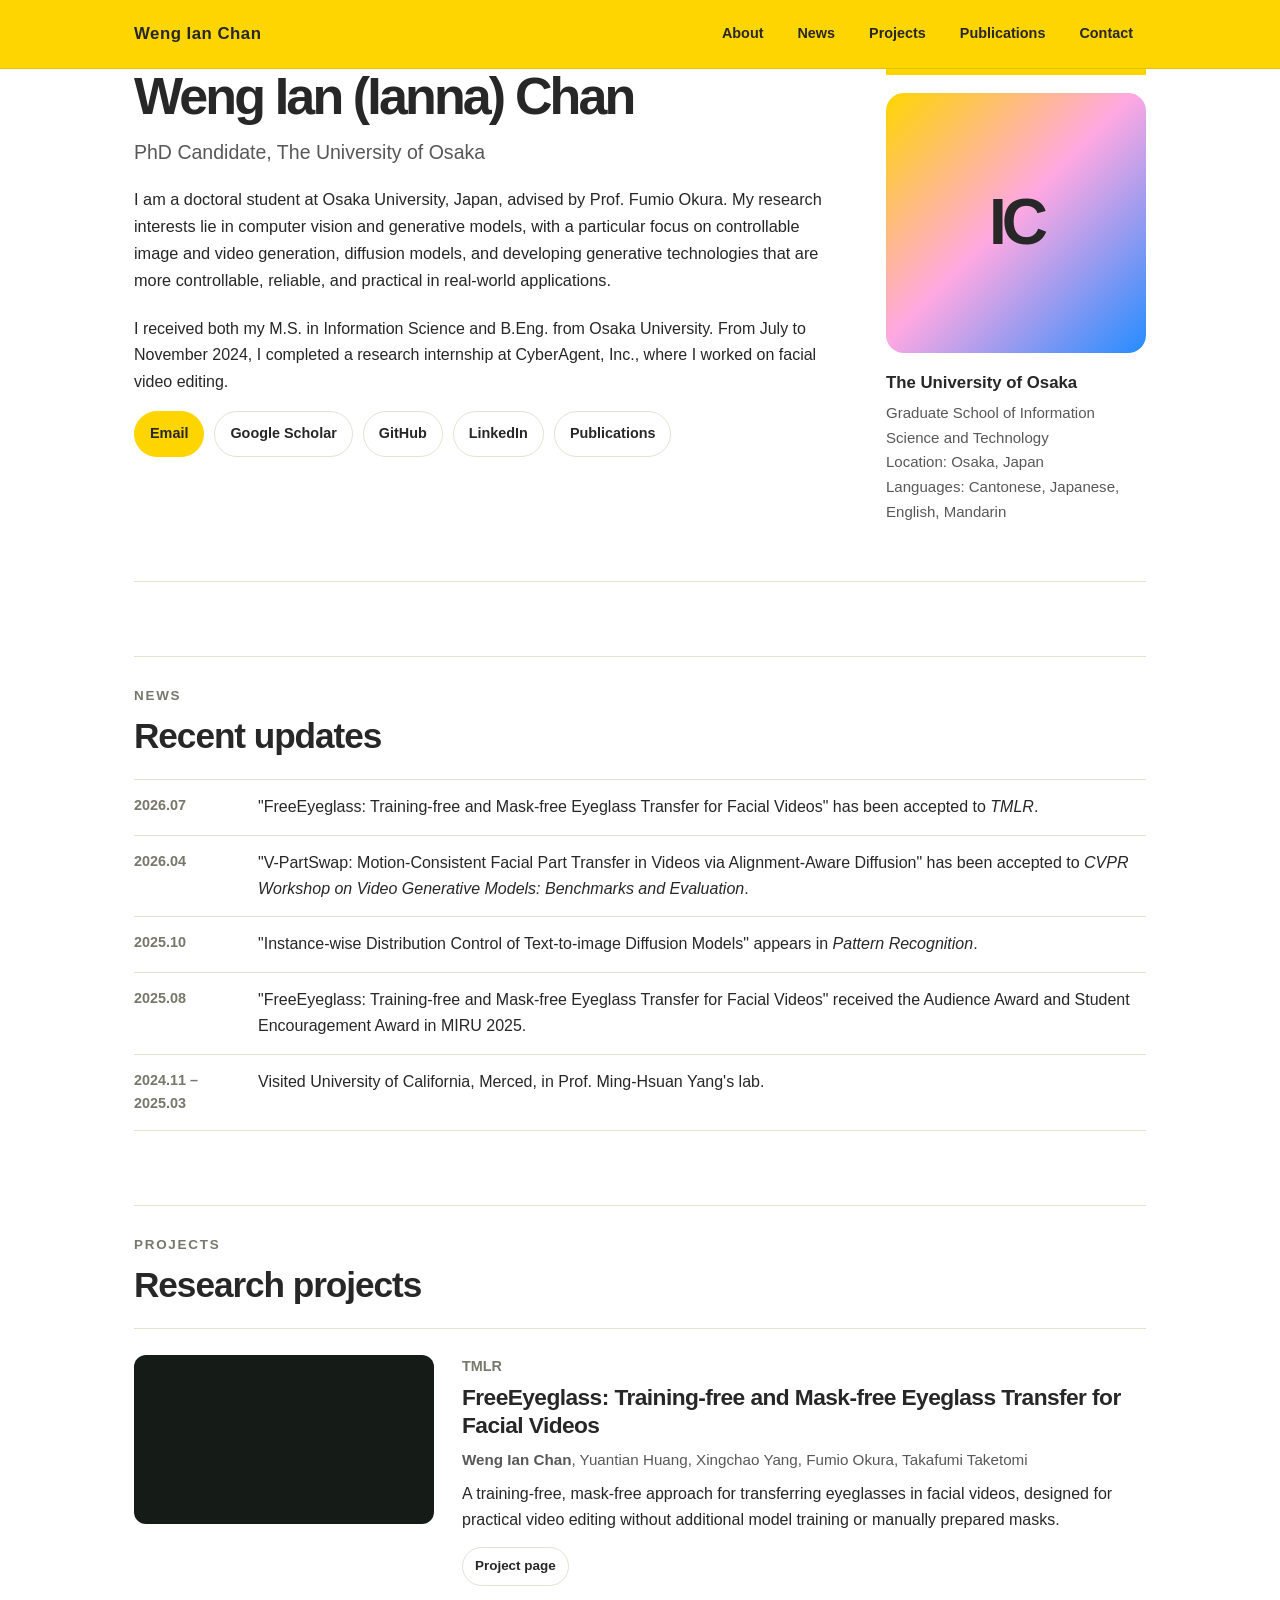
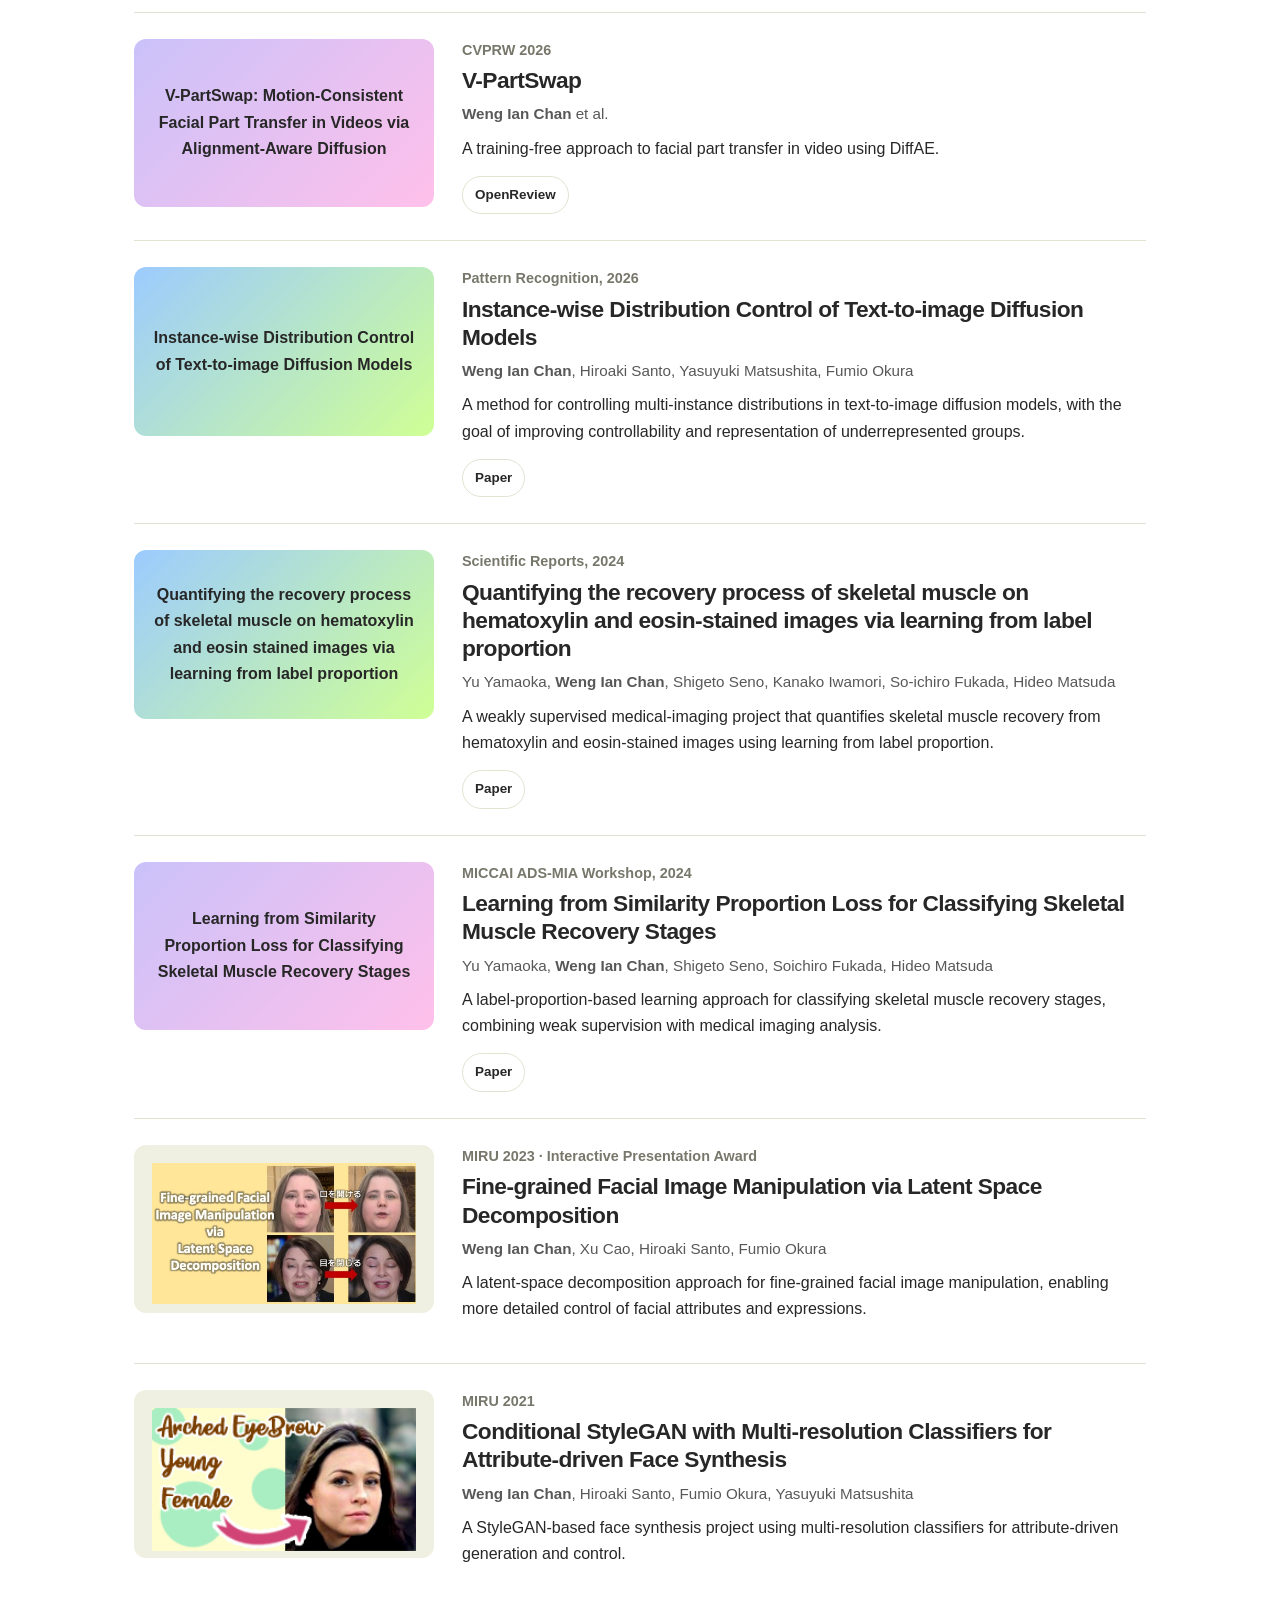
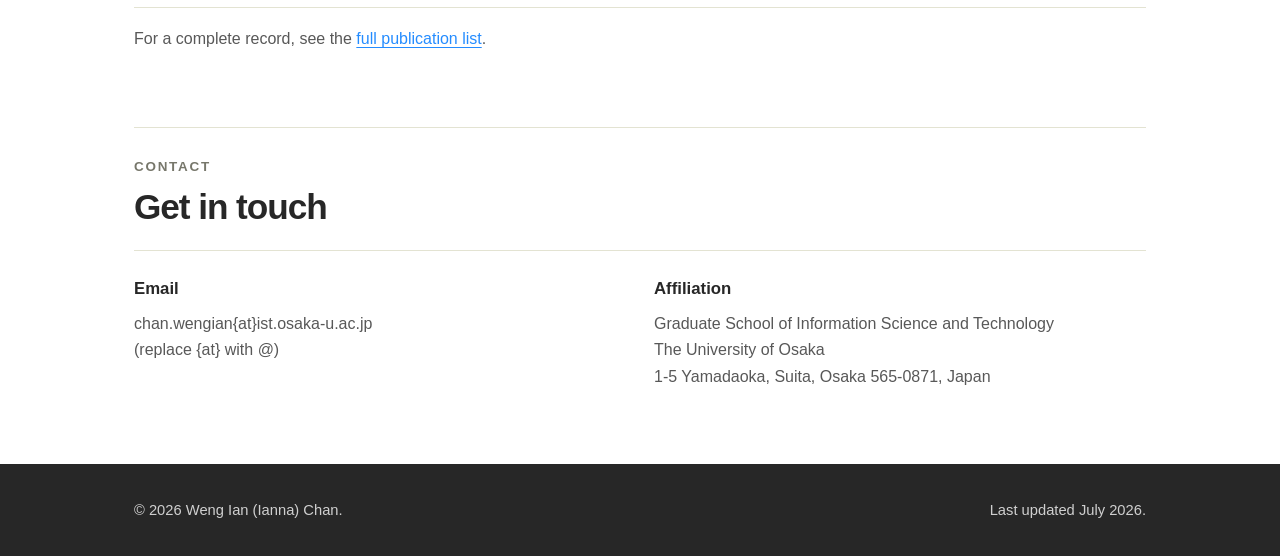
==== commit 1ddc9f46: "Revise personal info and update project details Updated personal information and research details, i" ====
--- a/index.html
+++ b/index.html
@@ -24,11 +24,12 @@
   <main id="top" class="container">
     <section class="hero" id="about">
       <div>
-        <span class="eyebrow">Computer vision · Generative models</span>
-        <h1>Weng Ian Chan</h1>
-        <p class="subtitle">Ianna · Doctoral Student, Computer Vision Laboratory, The University of Osaka</p>
+        <h1>Weng Ian (Ianna) Chan</h1>
+        <p class="subtitle">PhD Candidate, The University of Osaka</p>
         <p class="bio">
-          I am a doctoral student in the Computer Vision Laboratory at The University of Osaka, Japan, advised by Prof. Fumio Okura. My research focuses on computer vision and generative models, especially controllable image and video synthesis, diffusion models, latent-space editing, and applications that make generative models more reliable and useful in real-world settings.
+         I am a doctoral student at Osaka University, Japan, advised by Prof. Fumio Okura. My research interests lie in computer vision and generative models, with a particular focus on controllable image and video generation, diffusion models, and developing generative technologies that are more controllable, reliable, and practical in real-world applications.
+        </p><p>
+         I received both my M.S. in Information Science and B.Eng. from Osaka University. From July to November 2024, I completed a research internship at CyberAgent, Inc., where I worked on facial video editing.
         </p>
         <div class="button-row">
           <a class="button primary" href="mailto:chan.wengian@ist.osaka-u.ac.jp">Email</a>
@@ -44,7 +45,7 @@
           <strong>The University of Osaka</strong>
           Graduate School of Information Science and Technology<br />
           Location: Osaka, Japan<br />
-          Languages: Cantonese, Mandarin, Japanese, English
+          Languages: Cantonese, Japanese, English, Mandarin
         </div>
       </aside>
     </section>
@@ -53,27 +54,14 @@
       <p class="section-kicker">News</p>
       <h2 class="section-title">Recent updates</h2>
       <div class="news-list">
-        <article class="news-item"><div class="news-date">2026.07</div><div>FreeEyeglass was accepted to <em>TMLR</em>.</div></article>
-        <article class="news-item"><div class="news-date">2026</div><div>Instance-wise Distribution Control of Text-to-image Diffusion Models appears in <em>Pattern Recognition</em>.</div></article>
-        <article class="news-item"><div class="news-date">MIRU 2025</div><div>FreeEyeglass received the Audience Award and Student Encouragement Award.</div></article>
-        <article class="news-item"><div class="news-date">2024–2025</div><div>Visited University of California, Merced, in Prof. Ming-Hsuan Yang's lab.</div></article>
-        <article class="news-item"><div class="news-date">2024</div><div>Research internship at CyberAgent, Inc. on human image and video generation.</div></article>
+        <article class="news-item"><div class="news-date">2026.07</div><div>"FreeEyeglass: Training-free and Mask-free Eyeglass Transfer for Facial Videos" has been accepted to <em>TMLR</em>.</div></article>
+        <article class="news-item"><div class="news-date">2026.04</div><div>"V-PartSwap: Motion-Consistent Facial Part Transfer in Videos via Alignment-Aware Diffusion" has been accepted to <em>CVPR Workshop on Video Generative Models: Benchmarks and Evaluation</em>.</div></article>
+        <article class="news-item"><div class="news-date">2025.10</div><div>"Instance-wise Distribution Control of Text-to-image Diffusion Models" appears in <em>Pattern Recognition</em>.</div></article>
+        <article class="news-item"><div class="news-date">2025.08</div><div>"FreeEyeglass: Training-free and Mask-free Eyeglass Transfer for Facial Videos" received the Audience Award and Student Encouragement Award in MIRU 2025.</div></article>
+        <article class="news-item"><div class="news-date">2024.11 – 2025.03</div><div>Visited University of California, Merced, in Prof. Ming-Hsuan Yang's lab.</div></article>
       </div>
     </section>
 
-    <section id="interests" class="section-rule">
-      <p class="section-kicker">Research interests</p>
-      <h2 class="section-title">Topics I work on</h2>
-      <div class="interest-grid">
-        <span class="tag yellow">Controllable generation</span>
-        <span class="tag blue">Computer vision</span>
-        <span class="tag purple">Diffusion models</span>
-        <span class="tag">GANs and latent spaces</span>
-        <span class="tag orange">Image / video editing</span>
-        <span class="tag">Fair and robust generation</span>
-        <span class="tag">Medical imaging applications</span>
-      </div>
-    </section>
 
     <section id="projects" class="section-rule">
       <p class="section-kicker">Projects</p>
@@ -85,13 +73,24 @@
             <p class="project-venue">TMLR</p>
             <h3>FreeEyeglass: Training-free and Mask-free Eyeglass Transfer for Facial Videos</h3>
             <p class="authors"><strong>Weng Ian Chan</strong>, Yuantian Huang, Xingchao Yang, Fumio Okura, Takafumi Taketomi</p>
-            <p class="description">A training-free and mask-free approach for transferring eyeglasses in facial videos, designed for practical video editing without requiring additional model training or manually prepared masks.</p>
+            <p class="description">A training-free, mask-free approach for transferring eyeglasses in facial videos, designed for practical video editing without additional model training or manually prepared masks.</p>
             <div class="link-row"><a class="project-link" href="https://moegi161.github.io/freeeyeglass-project/" target="_blank" rel="noopener">Project page</a></div>
           </div>
         </article>
 
         <article class="project-row">
-          <div class="project-media blue">Distributional Control</div>
+          <div class="project-media purple">V-PartSwap: Motion-Consistent Facial Part Transfer in Videos via Alignment-Aware Diffusion</div>
+          <div>
+            <p class="project-venue">CVPRW 2026</p>
+            <h3>V-PartSwap</h3>
+            <p class="authors"><strong>Weng Ian Chan</strong> et al.</p>
+            <p class="description">A training-free approach to facial part transfer in video using DiffAE.</p>
+            <div class="link-row"><a class="project-link" href="https://openreview.net/forum?id=ls6tDTvkuY" target="_blank" rel="noopener">OpenReview</a></div>
+          </div>
+        </article>
+
+        <article class="project-row">
+          <div class="project-media blue">Instance-wise Distribution Control of Text-to-image Diffusion Models</div>
           <div>
             <p class="project-venue">Pattern Recognition, 2026</p>
             <h3>Instance-wise Distribution Control of Text-to-image Diffusion Models</h3>
@@ -101,19 +100,9 @@
           </div>
         </article>
 
-        <article class="project-row">
-          <div class="project-media purple">V-PartSwap</div>
-          <div>
-            <p class="project-venue">CVPRW 2026</p>
-            <h3>V-PartSwap</h3>
-            <p class="authors"><strong>Weng Ian Chan</strong> et al.</p>
-            <p class="description">A project on part-level visual swapping and editing, presented at a CVPR workshop.</p>
-            <div class="link-row"><a class="project-link" href="https://openreview.net/forum?id=ls6tDTvkuY" target="_blank" rel="noopener">OpenReview</a></div>
-          </div>
-        </article>
 
         <article class="project-row">
-          <div class="project-media blue">Skeletal Muscle Recovery</div>
+          <div class="project-media blue">Quantifying the recovery process of skeletal muscle on hematoxylin and eosin stained images via learning from label proportion</div>
           <div>
             <p class="project-venue">Scientific Reports, 2024</p>
             <h3>Quantifying the recovery process of skeletal muscle on hematoxylin and eosin-stained images via learning from label proportion</h3>
@@ -124,7 +113,7 @@
         </article>
 
         <article class="project-row">
-          <div class="project-media purple">Similarity Proportion Loss</div>
+          <div class="project-media purple">Learning from Similarity Proportion Loss for Classifying Skeletal Muscle Recovery Stages</div>
           <div>
             <p class="project-venue">MICCAI ADS-MIA Workshop, 2024</p>
             <h3>Learning from Similarity Proportion Loss for Classifying Skeletal Muscle Recovery Stages</h3>
@@ -167,7 +156,7 @@
         </div>
         <div class="contact-block">
           <h3>Affiliation</h3>
-          <p>Computer Vision Laboratory<br />Graduate School of Information Science and Technology<br />The University of Osaka<br />1-5 Yamadaoka, Suita, Osaka 565-0871, Japan</p>
+          <p>Graduate School of Information Science and Technology<br />The University of Osaka<br />1-5 Yamadaoka, Suita, Osaka 565-0871, Japan</p>
         </div>
       </div>
     </section>
@@ -176,7 +165,7 @@
   <footer>
     <div class="container footer-inner">
       <span>&copy; <span id="year"></span> Weng Ian (Ianna) Chan.</span>
-      <span>Last updated 2026.</span>
+      <span>Last updated July 2026.</span>
     </div>
   </footer>
 
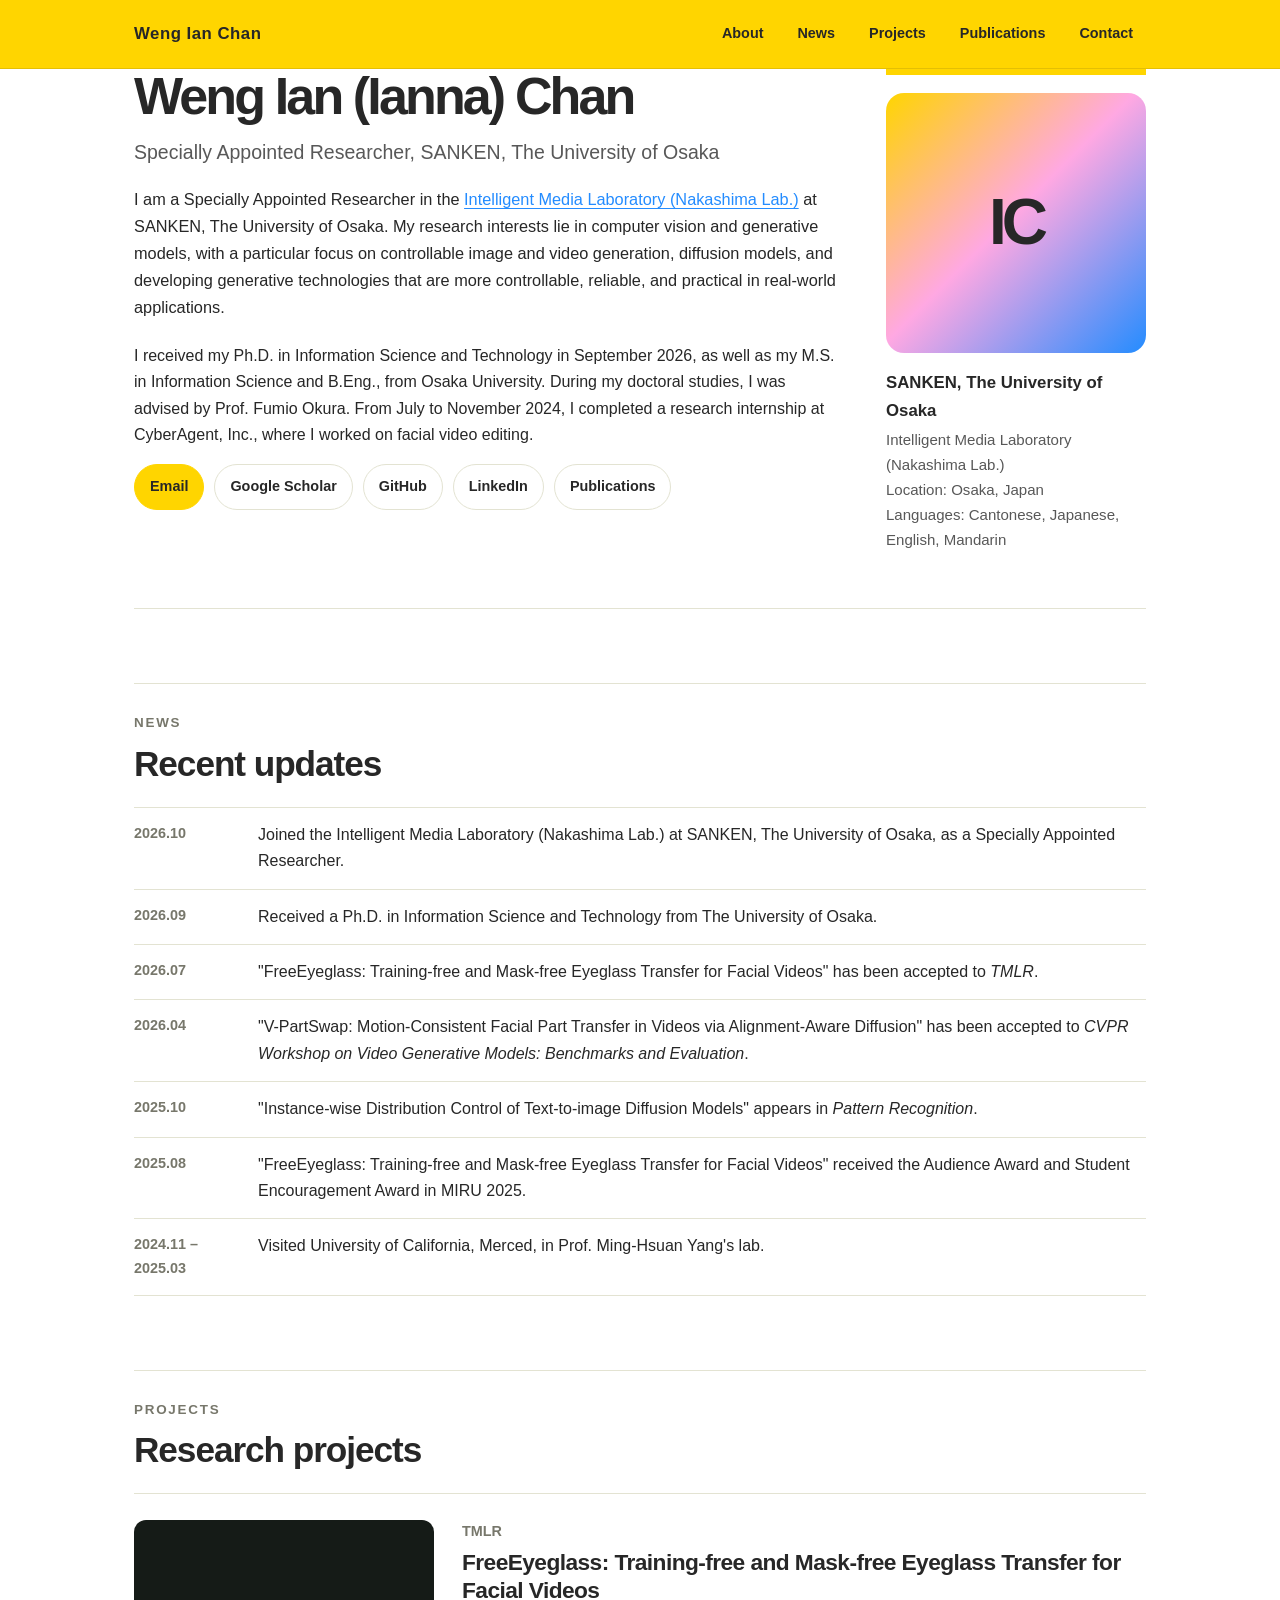
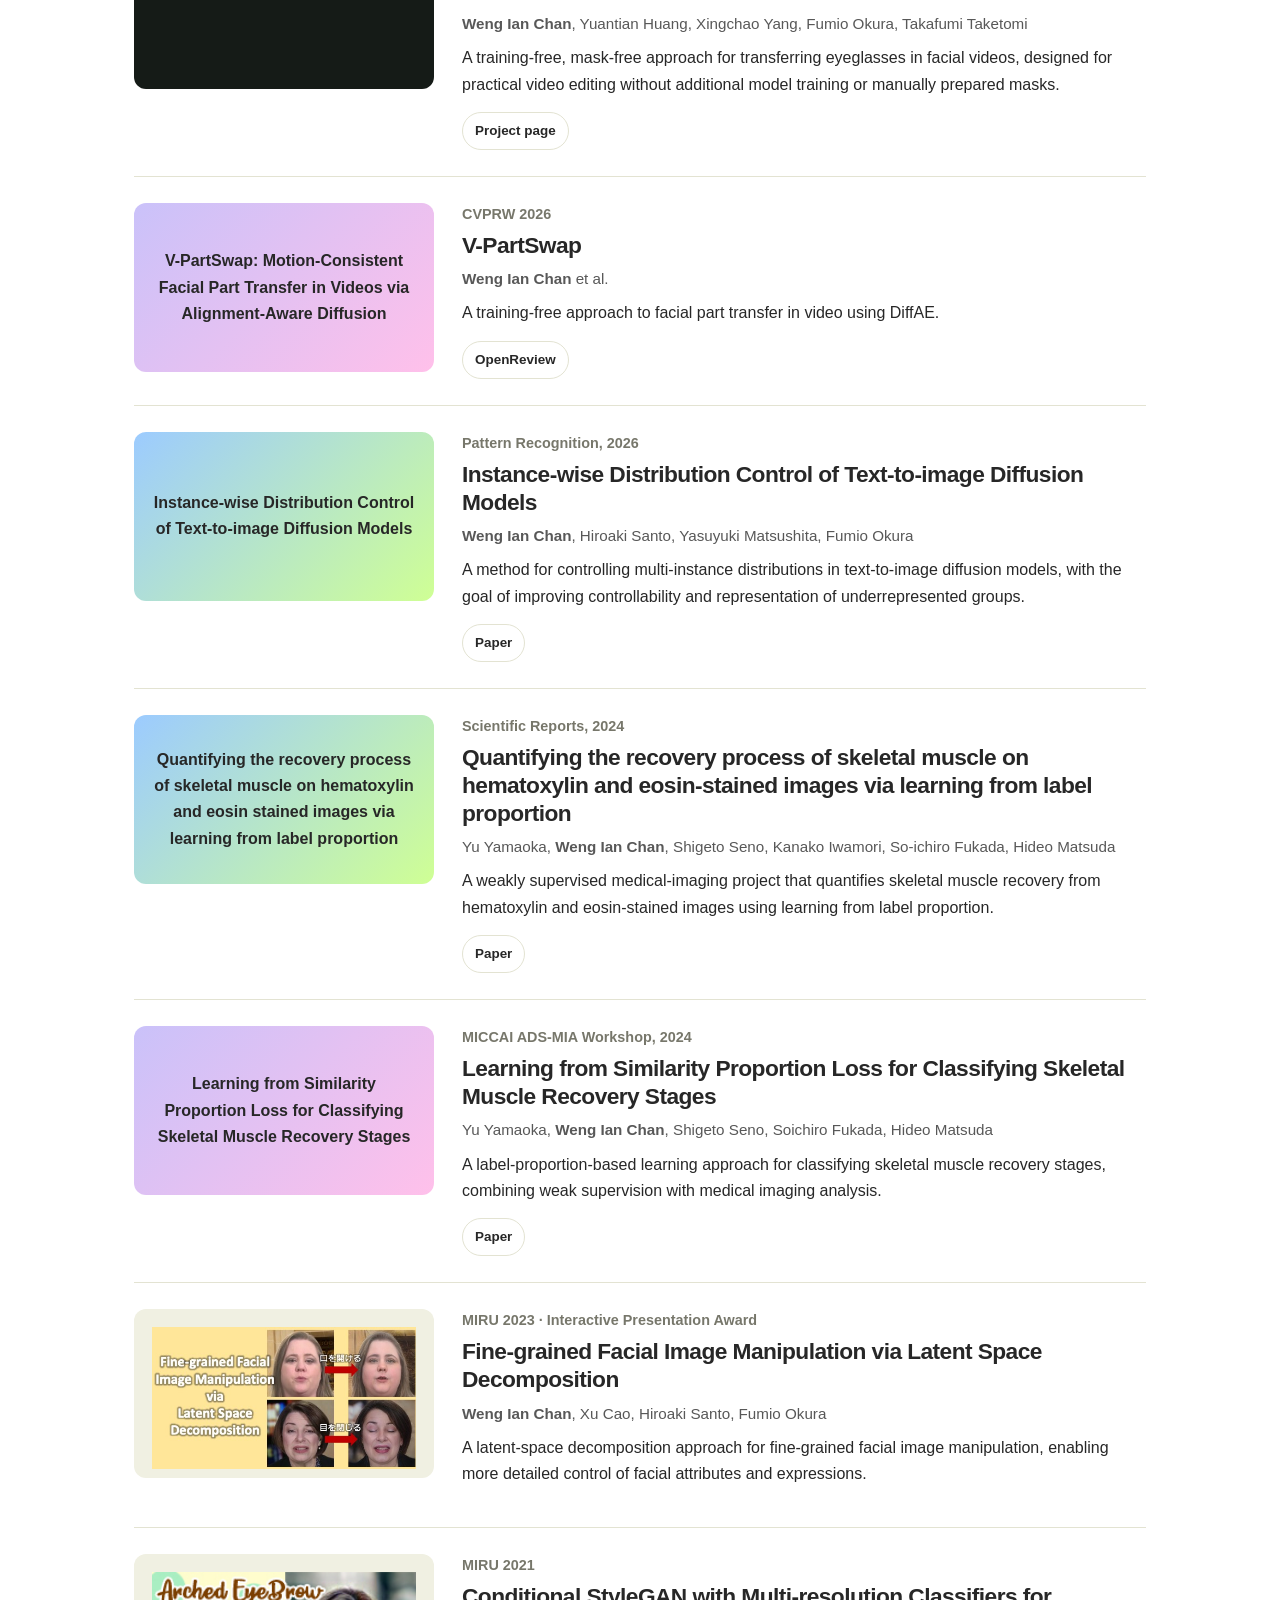
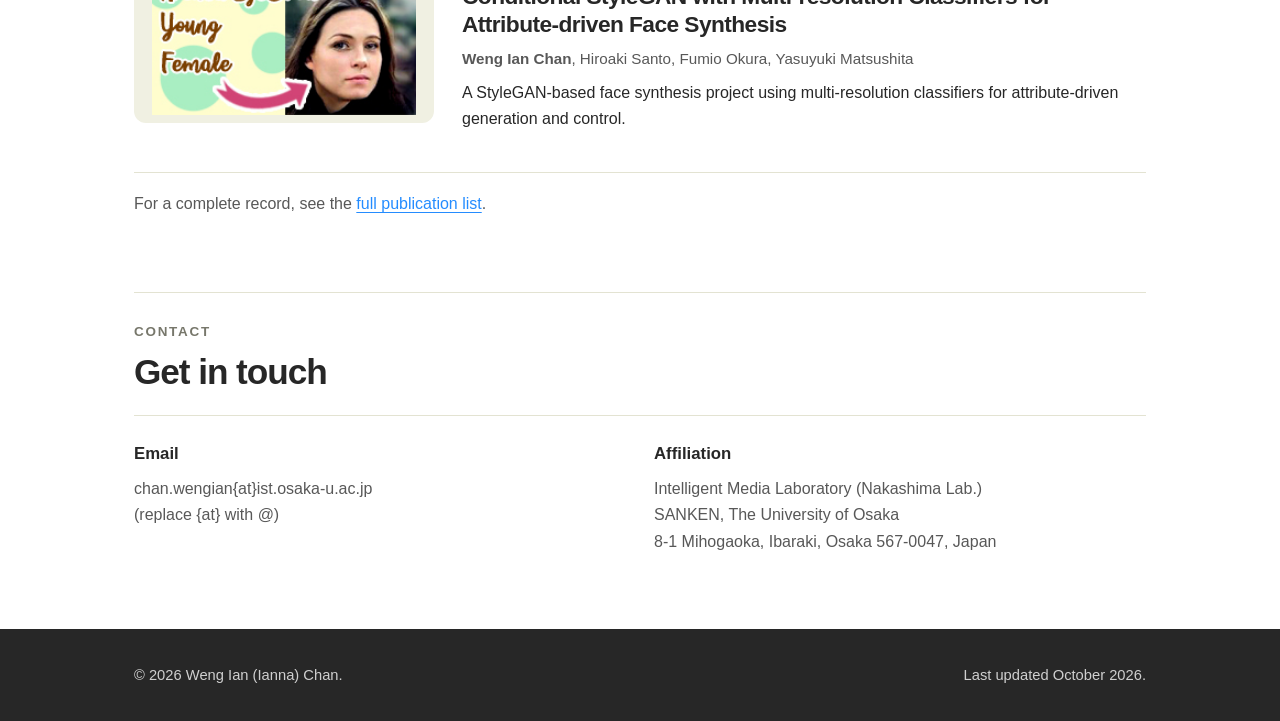
==== commit bb5e8e85: "Update academic position and PhD details" ====
--- a/index.html
+++ b/index.html
@@ -4,7 +4,7 @@
   <meta charset="UTF-8" />
   <meta name="viewport" content="width=device-width, initial-scale=1" />
   <title>Weng Ian Chan – Academic Website</title>
-  <meta name="description" content="Academic website of Weng Ian (Ianna) Chan, doctoral student at The University of Osaka working on computer vision, generative models, and controllable image and video synthesis." />
+  <meta name="description" content="Academic website of Weng Ian (Ianna) Chan, a Specially Appointed Researcher at SANKEN, The University of Osaka, working on computer vision, generative models, and controllable image and video synthesis." />
   <link rel="stylesheet" href="assets/css/style.css" />
 </head>
 <body>
@@ -25,11 +25,11 @@
     <section class="hero" id="about">
       <div>
         <h1>Weng Ian (Ianna) Chan</h1>
-        <p class="subtitle">PhD Candidate, The University of Osaka</p>
+        <p class="subtitle">Specially Appointed Researcher, SANKEN, The University of Osaka</p>
         <p class="bio">
-         I am a doctoral student at Osaka University, Japan, advised by Prof. Fumio Okura. My research interests lie in computer vision and generative models, with a particular focus on controllable image and video generation, diffusion models, and developing generative technologies that are more controllable, reliable, and practical in real-world applications.
+         I am a Specially Appointed Researcher in the <a href="https://im.sanken.osaka-u.ac.jp/en/" target="_blank" rel="noopener">Intelligent Media Laboratory (Nakashima Lab.)</a> at SANKEN, The University of Osaka. My research interests lie in computer vision and generative models, with a particular focus on controllable image and video generation, diffusion models, and developing generative technologies that are more controllable, reliable, and practical in real-world applications.
         </p><p>
-         I received both my M.S. in Information Science and B.Eng. from Osaka University. From July to November 2024, I completed a research internship at CyberAgent, Inc., where I worked on facial video editing.
+         I received my Ph.D. in Information Science and Technology in September 2026, as well as my M.S. in Information Science and B.Eng., from Osaka University. During my doctoral studies, I was advised by Prof. Fumio Okura. From July to November 2024, I completed a research internship at CyberAgent, Inc., where I worked on facial video editing.
         </p>
         <div class="button-row">
           <a class="button primary" href="mailto:chan.wengian@ist.osaka-u.ac.jp">Email</a>
@@ -42,8 +42,8 @@
       <aside class="profile-block" aria-label="Profile summary">
         <div class="profile-placeholder" aria-label="Profile photo placeholder">IC</div>
         <div class="profile-meta">
-          <strong>The University of Osaka</strong>
-          Graduate School of Information Science and Technology<br />
+          <strong>SANKEN, The University of Osaka</strong>
+          Intelligent Media Laboratory (Nakashima Lab.)<br />
           Location: Osaka, Japan<br />
           Languages: Cantonese, Japanese, English, Mandarin
         </div>
@@ -54,6 +54,8 @@
       <p class="section-kicker">News</p>
       <h2 class="section-title">Recent updates</h2>
       <div class="news-list">
+        <article class="news-item"><div class="news-date">2026.10</div><div>Joined the Intelligent Media Laboratory (Nakashima Lab.) at SANKEN, The University of Osaka, as a Specially Appointed Researcher.</div></article>
+        <article class="news-item"><div class="news-date">2026.09</div><div>Received a Ph.D. in Information Science and Technology from The University of Osaka.</div></article>
         <article class="news-item"><div class="news-date">2026.07</div><div>"FreeEyeglass: Training-free and Mask-free Eyeglass Transfer for Facial Videos" has been accepted to <em>TMLR</em>.</div></article>
         <article class="news-item"><div class="news-date">2026.04</div><div>"V-PartSwap: Motion-Consistent Facial Part Transfer in Videos via Alignment-Aware Diffusion" has been accepted to <em>CVPR Workshop on Video Generative Models: Benchmarks and Evaluation</em>.</div></article>
         <article class="news-item"><div class="news-date">2025.10</div><div>"Instance-wise Distribution Control of Text-to-image Diffusion Models" appears in <em>Pattern Recognition</em>.</div></article>
@@ -156,7 +158,7 @@
         </div>
         <div class="contact-block">
           <h3>Affiliation</h3>
-          <p>Graduate School of Information Science and Technology<br />The University of Osaka<br />1-5 Yamadaoka, Suita, Osaka 565-0871, Japan</p>
+          <p>Intelligent Media Laboratory (Nakashima Lab.)<br />SANKEN, The University of Osaka<br />8-1 Mihogaoka, Ibaraki, Osaka 567-0047, Japan</p>
         </div>
       </div>
     </section>
@@ -165,7 +167,7 @@
   <footer>
     <div class="container footer-inner">
       <span>&copy; <span id="year"></span> Weng Ian (Ianna) Chan.</span>
-      <span>Last updated July 2026.</span>
+      <span>Last updated October 2026.</span>
     </div>
   </footer>
 
